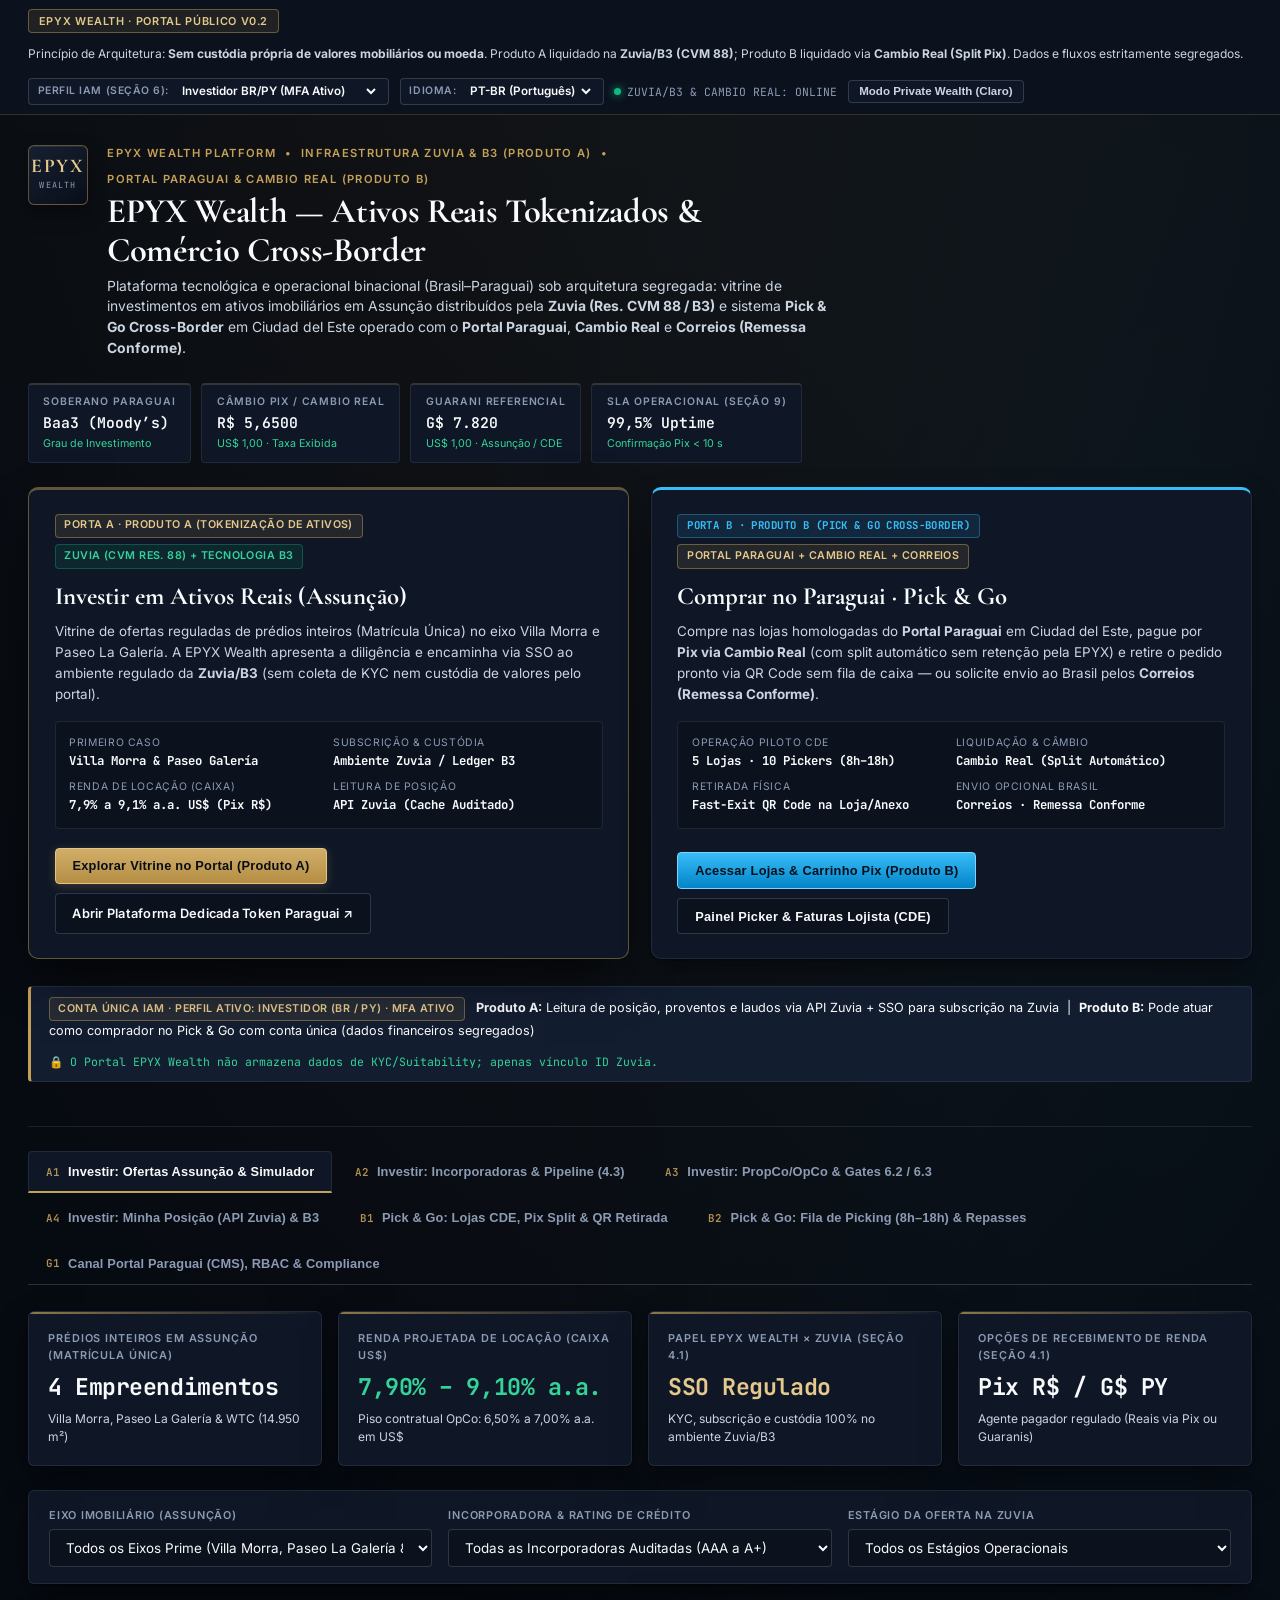
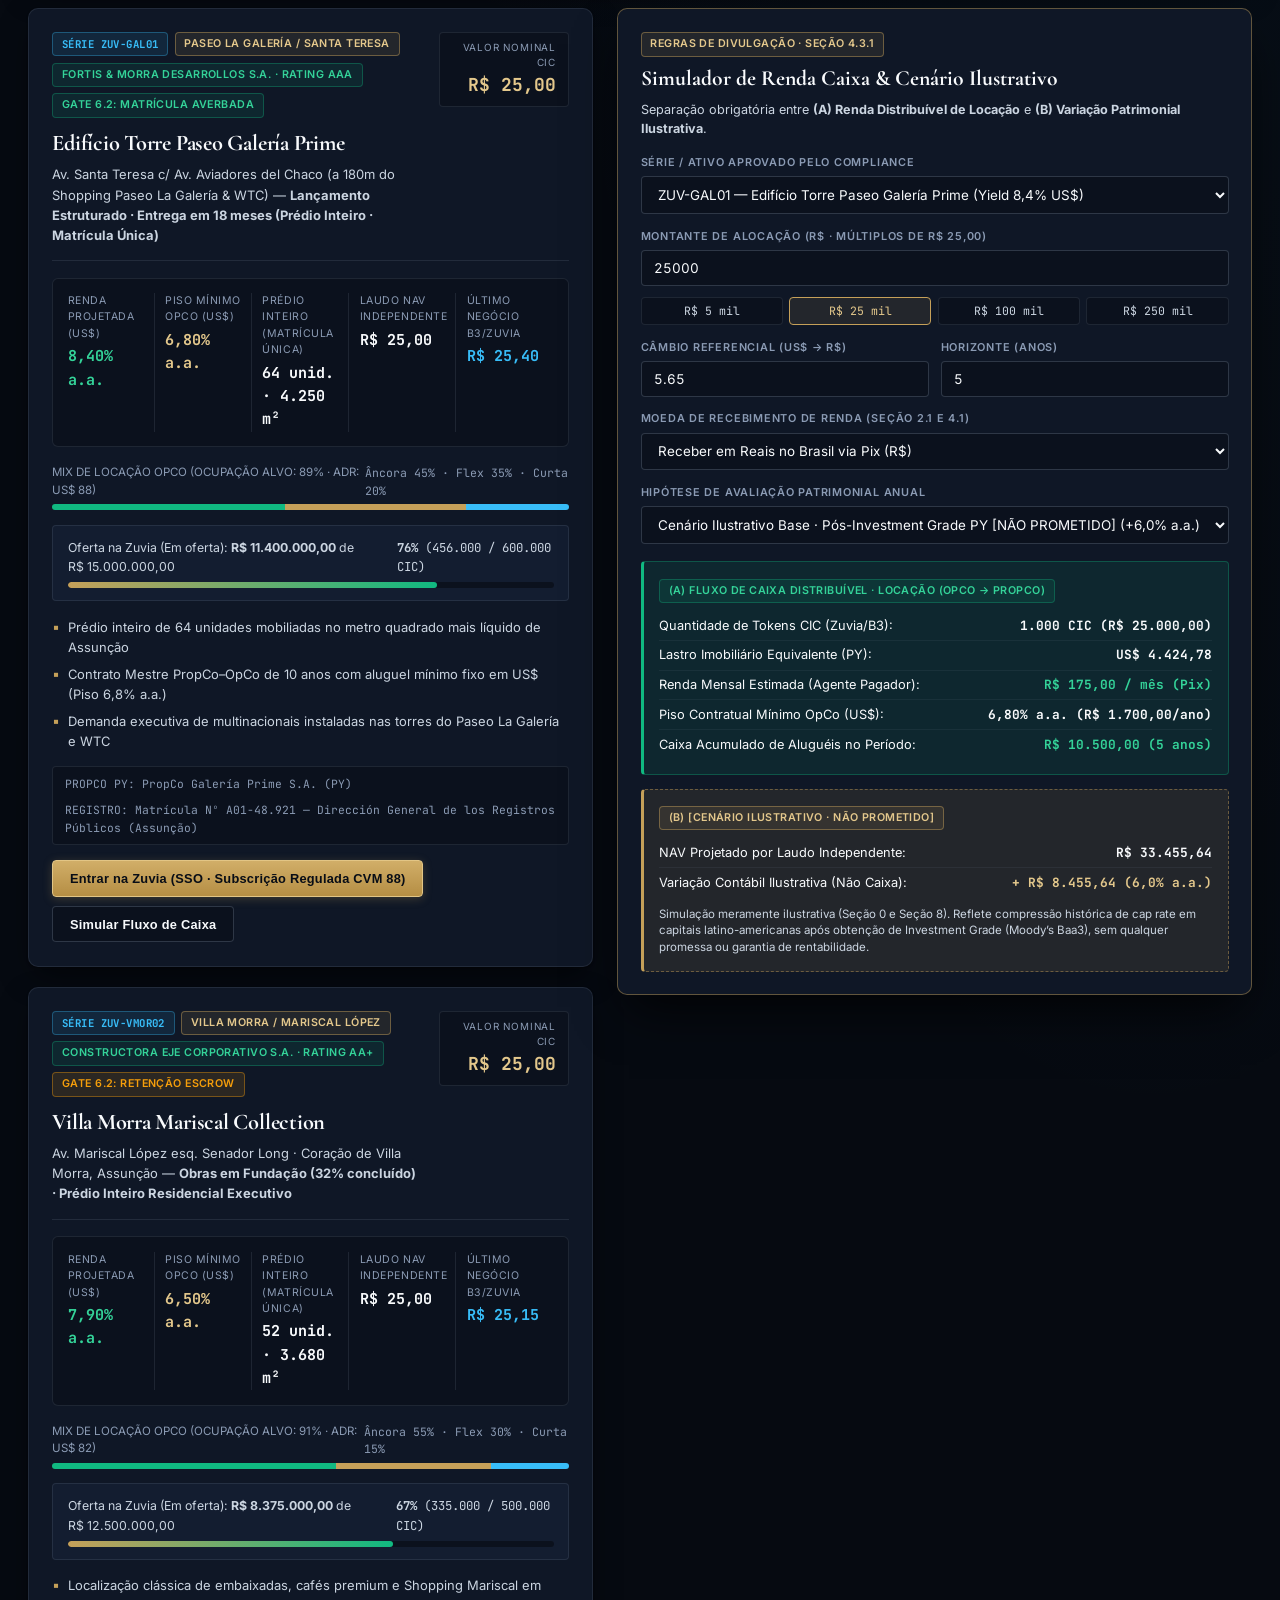
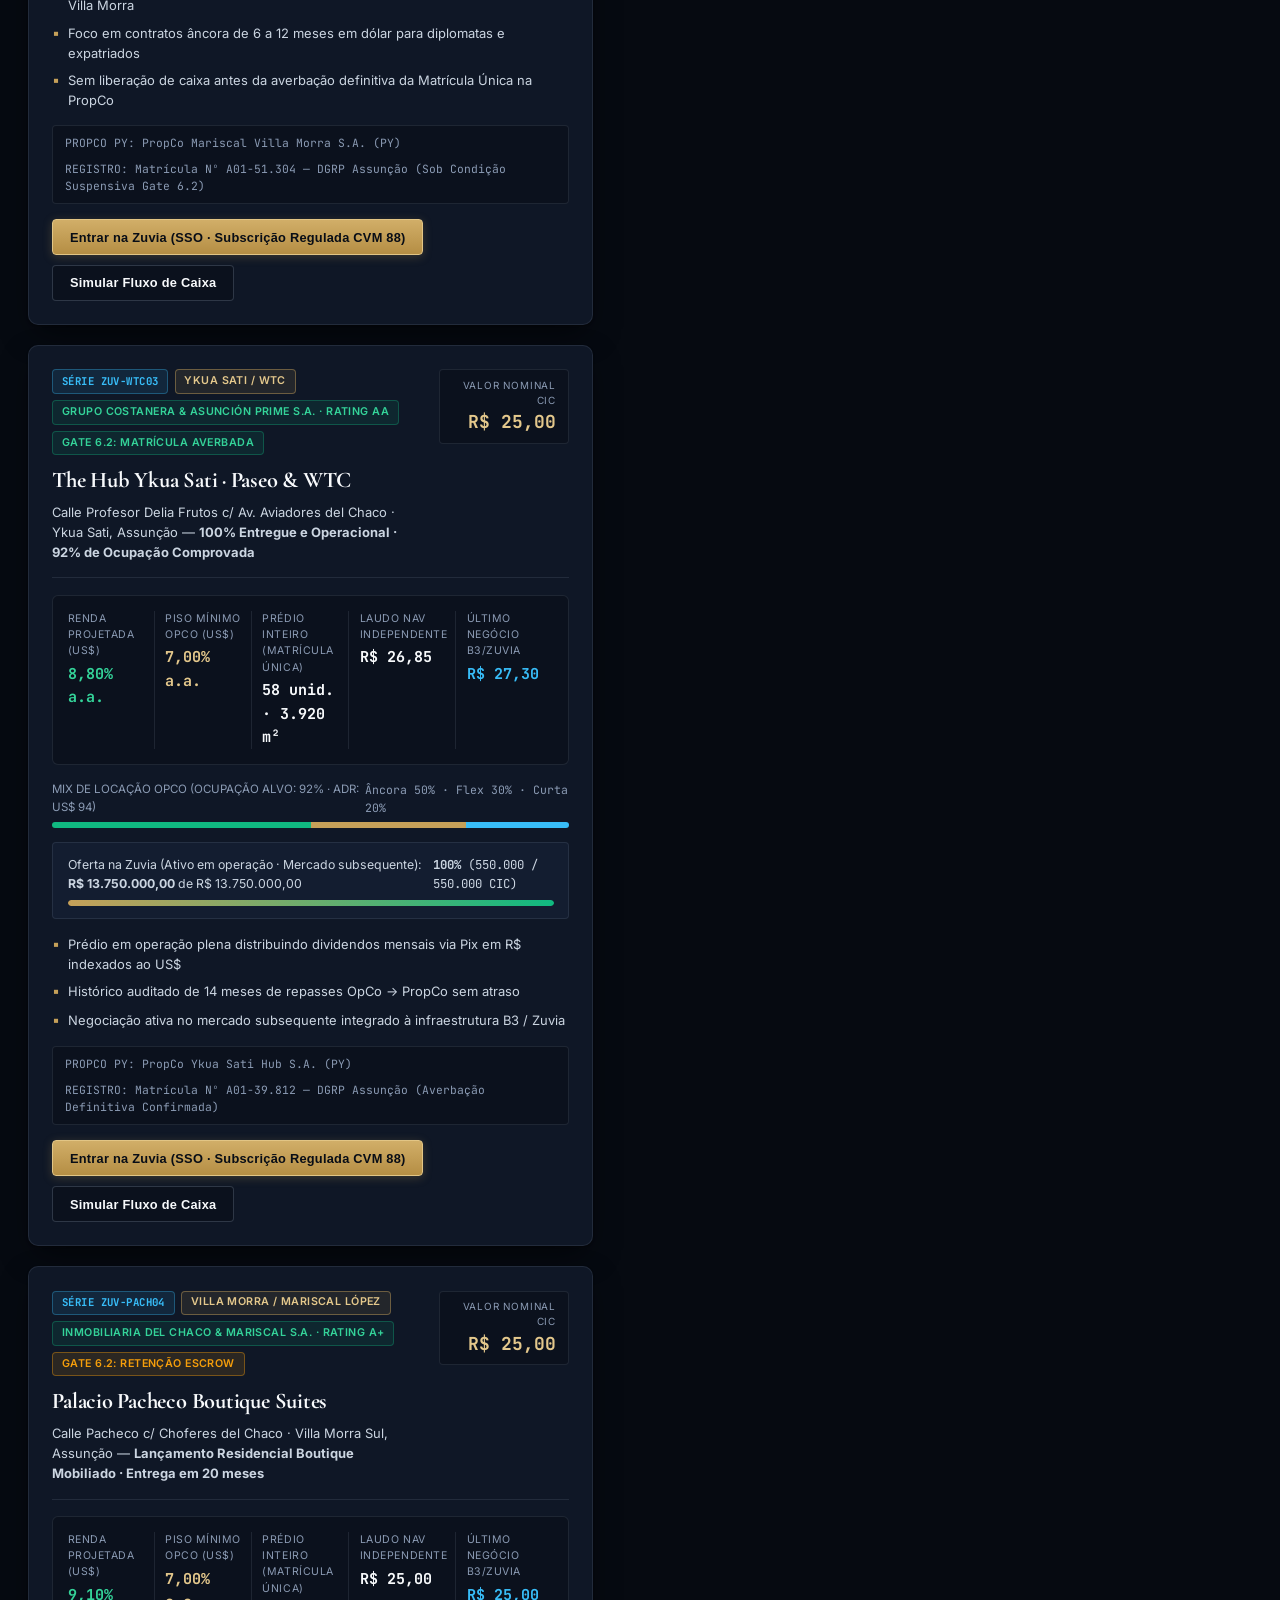
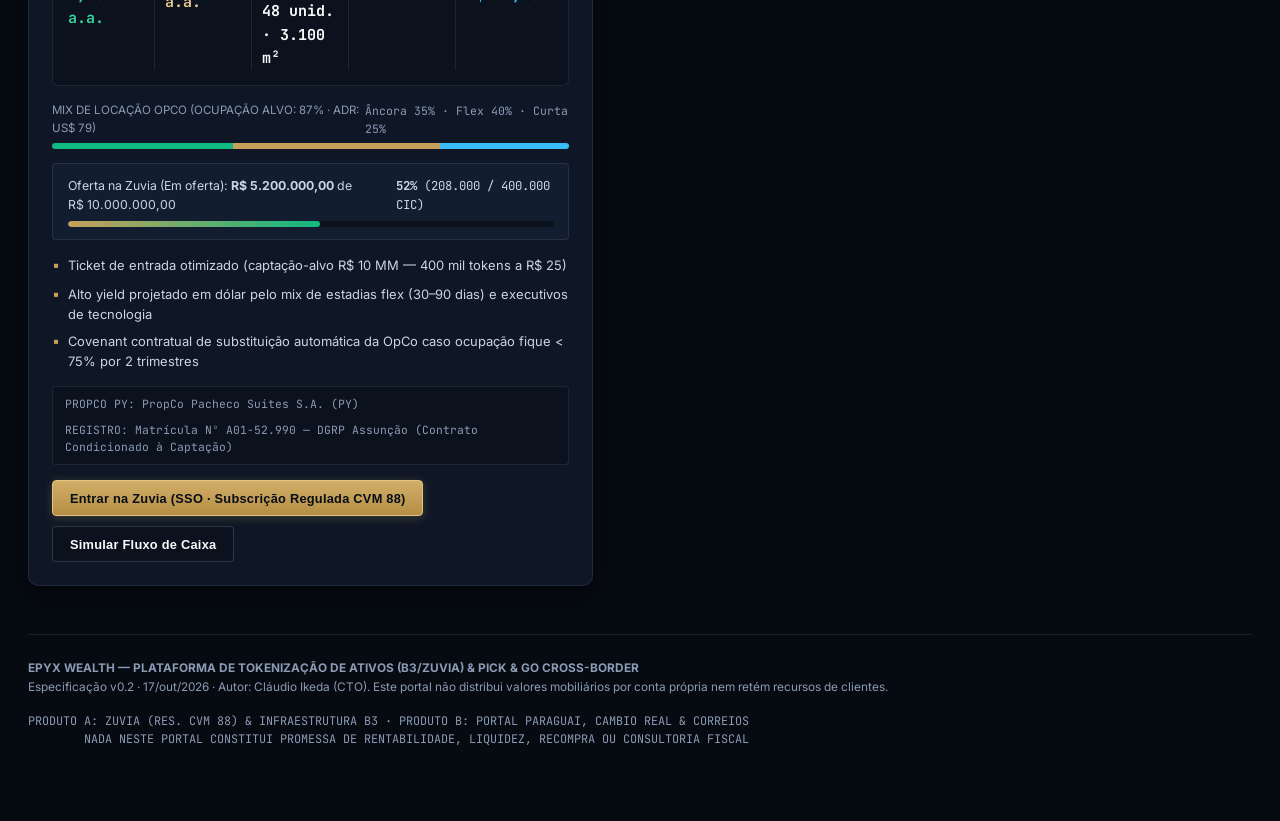
==== epyx-wealth/index.html @ 66b34c42 "feat: separar Marketplace Token Paraguai (raiz) e Portal Institucional EPYX Wealth (epyx-wealth/)" ====
<!DOCTYPE html>
<html lang="pt-BR" data-theme="dark">
<head>
  <meta charset="UTF-8" />
  <meta name="viewport" content="width=device-width, initial-scale=1.0" />
  <title>EPYX Wealth | Plataforma de Tokenização de Ativos (B3/Zuvia) &amp; Pick &amp; Go Cross-Border</title>
  <link rel="stylesheet" href="styles.css" />
</head>
<body>
  <!-- 1. Barra Superior de Governança, Conta Única IAM (Seção 3.2 e 6) e Idioma PT/ES -->
  <div class="institutional-topbar" role="region" aria-label="Governança EPYX Wealth, Conta Única IAM e Idioma">
    <div class="topbar-left">
      <span class="compliance-pill">EPYX WEALTH · PORTAL PÚBLICO v0.2</span>
      <span id="i18nTopRule">
        Princípio de Arquitetura: <strong>Sem custódia própria de valores mobiliários ou moeda</strong>. Produto A liquidado na <strong>Zuvia/B3 (CVM 88)</strong>; Produto B liquidado via <strong>Cambio Real (Split Pix)</strong>. Dados e fluxos estritamente segregados.
      </span>
    </div>

    <div class="topbar-right">
      <!-- Seletor Interativo de Papel RBAC (Seção 6) -->
      <div class="iam-control">
        <label for="iamRoleSelect">Perfil IAM (Seção 6):</label>
        <select id="iamRoleSelect" class="iam-select" aria-label="Selecionar perfil de acesso RBAC">
          <option value="INVESTIDOR">Investidor BR/PY (MFA Ativo)</option>
          <option value="TURISTA">Turista Comprador (Pick &amp; Go)</option>
          <option value="LOJISTA">Lojista (Portal Paraguai)</option>
          <option value="OPERADOR">Operador / Picker (CDE 8h–18h)</option>
          <option value="COMPLIANCE">Compliance / Admin EPYX</option>
          <option value="VISITANTE">Visitante Público</option>
        </select>
      </div>

      <!-- Seletor de Idioma PT/ES (Seção 2.2 e 9) -->
      <div class="iam-control">
        <label for="iamLangSelect">Idioma:</label>
        <select id="iamLangSelect" class="iam-select" aria-label="Selecionar idioma PT ou ES">
          <option value="PT">PT-BR (Português)</option>
          <option value="ES">ES-PY (Español)</option>
        </select>
      </div>

      <span class="status-indicator">
        <span class="led-dot" aria-hidden="true"></span>
        ZUVIA/B3 &amp; CAMBIO REAL: ONLINE
      </span>

      <button type="button" class="theme-toggle-btn" id="btnToggleTheme" aria-label="Alternar tema visual">
        <span id="themeToggleLabel">Modo Private Wealth (Claro)</span>
      </button>
    </div>
  </div>

  <div class="container">
    <!-- 2. Cabeçalho Institucional EPYX Wealth -->
    <header class="site-header">
      <div class="header-top">
        <div class="brand-group">
          <div class="brand-crest" aria-hidden="true">
            <span class="crest-code">EPYX</span>
            <span class="crest-sub">WEALTH</span>
          </div>
          <div class="brand-title">
            <div class="brand-eyebrow">
              <span>EPYX WEALTH PLATFORM</span>
              <span>•</span>
              <span>INFRAESTRUTURA ZUVIA &amp; B3 (PRODUTO A)</span>
              <span>•</span>
              <span>PORTAL PARAGUAI &amp; CAMBIO REAL (PRODUTO B)</span>
            </div>
            <h1 id="i18nHeroTitle">EPYX Wealth — Ativos Reais Tokenizados &amp; Comércio Cross-Border</h1>
            <p class="brand-subtitle" id="i18nHeroSubtitle">
              Plataforma tecnológica e operacional binacional (Brasil–Paraguai) sob arquitetura segregada: vitrine de investimentos em ativos imobiliários em Assunção distribuídos pela <strong>Zuvia (Res. CVM 88 / B3)</strong> e sistema <strong>Pick &amp; Go Cross-Border</strong> em Ciudad del Este operado com o <strong>Portal Paraguai</strong>, <strong>Cambio Real</strong> e <strong>Correios (Remessa Conforme)</strong>.
            </p>
          </div>
        </div>

        <div class="header-tickers" aria-label="Cotações Oficiais e Parâmetros Operacionais">
          <div class="ticker-pill">
            <span class="label">Soberano Paraguai</span>
            <span class="val">Baa3 (Moody’s)</span>
            <span class="sub-val">Grau de Investimento</span>
          </div>
          <div class="ticker-pill">
            <span class="label">Câmbio Pix / Cambio Real</span>
            <span class="val" id="headerCambioBrl">R$ 5,6500</span>
            <span class="sub-val">US$ 1,00 · Taxa Exibida</span>
          </div>
          <div class="ticker-pill">
            <span class="label">Guarani Referencial</span>
            <span class="val">G$ 7.820</span>
            <span class="sub-val">US$ 1,00 · Assunção / CDE</span>
          </div>
          <div class="ticker-pill">
            <span class="label">SLA Operacional (Seção 9)</span>
            <span class="val">99,5% Uptime</span>
            <span class="sub-val">Confirmação Pix &lt; 10 s</span>
          </div>
        </div>
      </div>

      <!-- 3. AS DUAS PORTAS DO PORTAL EPYX WEALTH (Seção 0 e 2.2) -->
      <div class="dual-doors-grid" style="margin-top: 1.5rem;" aria-label="As Duas Portas do Portal EPYX Wealth">
        <!-- PORTA A: INVESTIR -->
        <div class="door-card door-invest active-door" id="doorCardA">
          <div>
            <div class="badge-row">
              <span class="badge badge-gold">PORTA A · PRODUTO A (TOKENIZAÇÃO DE ATIVOS)</span>
              <span class="badge badge-rating">ZUVIA (CVM RES. 88) + TECNOLOGIA B3</span>
            </div>
            <h2 id="i18nDoorATitle">Investir em Ativos Reais (Assunção)</h2>
            <p id="i18nDoorADesc">
              Vitrine de ofertas reguladas de prédios inteiros (Matrícula Única) no eixo Villa Morra e Paseo La Galería. A EPYX Wealth apresenta a diligência e encaminha via SSO ao ambiente regulado da <strong>Zuvia/B3</strong> (sem coleta de KYC nem custódia de valores pelo portal).
            </p>
            <ul class="door-meta-list">
              <li>
                <span>Primeiro Caso</span>
                <strong>Villa Morra &amp; Paseo Galería</strong>
              </li>
              <li>
                <span>Subscrição &amp; Custódia</span>
                <strong>Ambiente Zuvia / Ledger B3</strong>
              </li>
              <li>
                <span>Renda de Locação (Caixa)</span>
                <strong>7,9% a 9,1% a.a. US$ (Pix R$)</strong>
              </li>
              <li>
                <span>Leitura de Posição</span>
                <strong>API Zuvia (Cache Auditado)</strong>
              </li>
            </ul>
          </div>
          <div style="display: flex; flex-wrap: wrap; gap: 0.6rem;">
            <button type="button" class="btn btn-primary" data-jump-tab="tab-marketplace">
              Explorar Vitrine no Portal (Produto A)
            </button>
            <a href="https://tokenparaguai.vercel.app" target="_blank" rel="noopener" class="btn btn-secondary" style="text-decoration: none;">
              Abrir Plataforma Dedicada Token Paraguai ↗
            </a>
          </div>
        </div>

        <!-- PORTA B: COMPRAR NO PARAGUAI (PICK & GO) -->
        <div class="door-card door-pickgo" id="doorCardB">
          <div>
            <div class="badge-row">
              <span class="badge badge-ticker">PORTA B · PRODUTO B (PICK &amp; GO CROSS-BORDER)</span>
              <span class="badge badge-gold">PORTAL PARAGUAI + CAMBIO REAL + CORREIOS</span>
            </div>
            <h2 id="i18nDoorBTitle">Comprar no Paraguai · Pick &amp; Go</h2>
            <p id="i18nDoorBDesc">
              Compre nas lojas homologadas do <strong>Portal Paraguai</strong> em Ciudad del Este, pague por <strong>Pix via Cambio Real</strong> (com split automático sem retenção pela EPYX) e retire o pedido pronto via QR Code sem fila de caixa — ou solicite envio ao Brasil pelos <strong>Correios (Remessa Conforme)</strong>.
            </p>
            <ul class="door-meta-list">
              <li>
                <span>Operação Piloto CDE</span>
                <strong>5 Lojas · 10 Pickers (8h–18h)</strong>
              </li>
              <li>
                <span>Liquidação &amp; Câmbio</span>
                <strong>Cambio Real (Split Automático)</strong>
              </li>
              <li>
                <span>Retirada Física</span>
                <strong>Fast-Exit QR Code na Loja/Anexo</strong>
              </li>
              <li>
                <span>Envio Opcional Brasil</span>
                <strong>Correios · Remessa Conforme</strong>
              </li>
            </ul>
          </div>
          <div style="display: flex; flex-wrap: wrap; gap: 0.6rem;">
            <button type="button" class="btn btn-cyan" data-jump-tab="tab-pickgo-loja">
              Acessar Lojas &amp; Carrinho Pix (Produto B)
            </button>
            <button type="button" class="btn btn-secondary" data-jump-tab="tab-pickgo-operacao">
              Painel Picker &amp; Faturas Lojista (CDE)
            </button>
          </div>
        </div>
      </div>

      <!-- Banner Dinâmico de Segregação de Acesso RBAC (Seção 6) -->
      <div class="rbac-banner" id="rbacActiveBanner" aria-live="polite"></div>
    </header>

    <!-- 4. Navegação Completa dos Módulos (Produto A + Produto B + Governança Compartilhada) -->
    <nav class="nav-tabs" aria-label="Navegação de Módulos EPYX Wealth">
      <button type="button" class="tab-btn active" data-tab="tab-marketplace">
        <span class="tab-num">A1</span> Investir: Ofertas Assunção &amp; Simulador
      </button>
      <button type="button" class="tab-btn" data-tab="tab-construtoras">
        <span class="tab-num">A2</span> Investir: Incorporadoras &amp; Pipeline (4.3)
      </button>
      <button type="button" class="tab-btn" data-tab="tab-propco-opco">
        <span class="tab-num">A3</span> Investir: PropCo/OpCo &amp; Gates 6.2 / 6.3
      </button>
      <button type="button" class="tab-btn" data-tab="tab-carteira-b3">
        <span class="tab-num">A4</span> Investir: Minha Posição (API Zuvia) &amp; B3
      </button>
      <button type="button" class="tab-btn" data-tab="tab-pickgo-loja">
        <span class="tab-num">B1</span> Pick &amp; Go: Lojas CDE, Pix Split &amp; QR Retirada
      </button>
      <button type="button" class="tab-btn" data-tab="tab-pickgo-operacao">
        <span class="tab-num">B2</span> Pick &amp; Go: Fila de Picking (8h–18h) &amp; Repasses
      </button>
      <button type="button" class="tab-btn" data-tab="tab-governanca">
        <span class="tab-num">G1</span> Canal Portal Paraguai (CMS), RBAC &amp; Compliance
      </button>
    </nav>

    <!-- =========================================================================
         MÓDULO A1: PRODUTO A — VITRINE DE OFERTAS ASSUNÇÃO & SIMULADOR
         ========================================================================= -->
    <section id="tab-marketplace" class="tab-panel active" aria-label="Produto A: Vitrine de Ofertas de Tokens Imobiliários">
      <div class="kpi-grid">
        <div class="kpi-card">
          <div class="kpi-label">Prédios Inteiros em Assunção (Matrícula Única)</div>
          <div class="kpi-value">4 Empreendimentos</div>
          <div class="kpi-sub">Villa Morra, Paseo La Galería &amp; WTC (14.950 m²)</div>
        </div>
        <div class="kpi-card">
          <div class="kpi-label">Renda Projetada de Locação (Caixa US$)</div>
          <div class="kpi-value" style="color: var(--emerald-light);">7,90% – 9,10% a.a.</div>
          <div class="kpi-sub">Piso contratual OpCo: 6,50% a 7,00% a.a. em US$</div>
        </div>
        <div class="kpi-card">
          <div class="kpi-label">Papel EPYX Wealth × Zuvia (Seção 4.1)</div>
          <div class="kpi-value" style="color: var(--gold-light);">SSO Regulado</div>
          <div class="kpi-sub">KYC, subscrição e custódia 100% no ambiente Zuvia/B3</div>
        </div>
        <div class="kpi-card">
          <div class="kpi-label">Opções de Recebimento de Renda (Seção 4.1)</div>
          <div class="kpi-value">Pix R$ / G$ PY</div>
          <div class="kpi-sub">Agente pagador regulado (Reais via Pix ou Guaranis)</div>
        </div>
      </div>

      <!-- Filtros Institucionais Produto A -->
      <div class="filter-bar">
        <div class="filter-group">
          <label for="filterZona">Eixo Imobiliário (Assunção)</label>
          <select id="filterZona">
            <option value="TODAS">Todos os Eixos Prime (Villa Morra, Paseo La Galería &amp; WTC)</option>
            <option value="Paseo La Galería / Santa Teresa">Eixo Shopping Paseo La Galería / Av. Santa Teresa</option>
            <option value="Villa Morra / Mariscal López">Villa Morra / Av. Mariscal López</option>
            <option value="Ykua Sati / WTC">Ykua Sati / WTC Asunción</option>
          </select>
        </div>

        <div class="filter-group">
          <label for="filterConstrutora">Incorporadora &amp; Rating de Crédito</label>
          <select id="filterConstrutora">
            <option value="TODAS">Todas as Incorporadoras Auditadas (AAA a A+)</option>
            <option value="CONST-FORTIS">Fortis &amp; Morra Desarrollos S.A. (Rating AAA · PwC)</option>
            <option value="CONST-EJE">Constructora Eje Corporativo S.A. (Rating AA+ · Deloitte)</option>
            <option value="CONST-COSTANERA">Grupo Costanera &amp; Asunción Prime (Rating AA · EY)</option>
            <option value="CONST-CHACO">Inmobiliaria del Chaco &amp; Mariscal S.A. (Rating A+ · Grant Thornton)</option>
          </select>
        </div>

        <div class="filter-group">
          <label for="filterStatus">Estágio da Oferta na Zuvia</label>
          <select id="filterStatus">
            <option value="TODOS">Todos os Estágios Operacionais</option>
            <option value="Em oferta">Oferta Pública Primária Zuvia (R$ 25,00 / CIC)</option>
            <option value="Ativo em operação · Mercado subsequente">Ativo Operacional · Mercado Subsequente B3</option>
          </select>
        </div>
      </div>

      <div class="marketplace-layout">
        <div id="assetCardsContainer" class="cards-grid"></div>

        <!-- Simulador Determinístico (Seções 0, 2, 4.2 e 8) -->
        <aside class="simulator-panel" aria-label="Simulador de Renda e Cenário Ilustrativo">
          <span class="badge badge-gold">REGRAS DE DIVULGAÇÃO · SEÇÃO 4.3.1</span>
          <h3>Simulador de Renda Caixa &amp; Cenário Ilustrativo</h3>
          <p style="font-size: 0.79rem; color: var(--text-secondary);">
            Separação obrigatória entre <strong>(A) Renda Distribuível de Locação</strong> e <strong>(B) Variação Patrimonial Ilustrativa</strong>.
          </p>

          <div class="sim-form">
            <div class="filter-group">
              <label for="simAtivoSelect">Série / Ativo Aprovado pelo Compliance</label>
              <select id="simAtivoSelect"></select>
            </div>

            <div class="filter-group">
              <label for="simValorBrl">Montante de Alocação (R$ · Múltiplos de R$ 25,00)</label>
              <input type="number" id="simValorBrl" value="25000" min="25" step="250" class="mono" />
              <div class="tranche-buttons" aria-label="Seleção rápida de aporte">
                <button type="button" class="tranche-btn" data-val="5000">R$ 5 mil</button>
                <button type="button" class="tranche-btn active" data-val="25000">R$ 25 mil</button>
                <button type="button" class="tranche-btn" data-val="100000">R$ 100 mil</button>
                <button type="button" class="tranche-btn" data-val="250000">R$ 250 mil</button>
              </div>
            </div>

            <div style="display: grid; grid-template-columns: 1fr 1fr; gap: 0.75rem;">
              <div class="filter-group">
                <label for="simCambioBrl">Câmbio Referencial (US$ → R$)</label>
                <input type="number" id="simCambioBrl" value="5.65" min="3.50" max="10.00" step="0.05" class="mono" />
              </div>
              <div class="filter-group">
                <label for="simAnos">Horizonte (Anos)</label>
                <input type="number" id="simAnos" value="5" min="1" max="15" step="1" class="mono" />
              </div>
            </div>

            <div class="filter-group">
              <label for="simMoedaRecebimento">Moeda de Recebimento de Renda (Seção 2.1 e 4.1)</label>
              <select id="simMoedaRecebimento">
                <option value="BRL">Receber em Reais no Brasil via Pix (R$)</option>
                <option value="PYG">Receber em Guaranis no Paraguai (G$ · Residente PY)</option>
              </select>
            </div>

            <div class="filter-group">
              <label for="simCenarioSelect">Hipótese de Avaliação Patrimonial Anual</label>
              <select id="simCenarioSelect"></select>
            </div>
          </div>

          <!-- BLOCO A: RENDA DISTRIBUÍVEL DE CAIXA -->
          <div class="sim-box-cash">
            <div class="badge badge-rating" style="margin-bottom: 0.5rem;">
              (A) FLUXO DE CAIXA DISTRIBUÍVEL · LOCAÇÃO (OpCo → PropCo)
            </div>
            <div class="sim-row">
              <span>Quantidade de Tokens CIC (Zuvia/B3):</span>
              <strong id="simOutTokens">1.000 CIC</strong>
            </div>
            <div class="sim-row">
              <span>Lastro Imobiliário Equivalente (PY):</span>
              <strong id="simOutCapitalUsd">US$ 4.424,78</strong>
            </div>
            <div class="sim-row">
              <span>Renda Mensal Estimada (Agente Pagador):</span>
              <strong id="simOutRendaMensal" style="color: var(--emerald-light);">R$ 175,00 / mês</strong>
            </div>
            <div class="sim-row">
              <span>Piso Contratual Mínimo OpCo (US$):</span>
              <strong id="simOutPisoAnual">6,8% a.a. (R$ 1.700,00/ano)</strong>
            </div>
            <div class="sim-row">
              <span>Caixa Acumulado de Aluguéis no Período:</span>
              <strong id="simOutRendaTotalHorizonte" style="color: var(--emerald-light);">R$ 10.500,00</strong>
            </div>
          </div>

          <!-- BLOCO B: VARIAÇÃO CONTÁBIL DE VALOR JUSTO -->
          <div class="sim-box-valuation">
            <div class="badge badge-gold" style="margin-bottom: 0.5rem;">
              (B) [CENÁRIO ILUSTRATIVO · NÃO PROMETIDO]
            </div>
            <div class="sim-row">
              <span>NAV Projetado por Laudo Independente:</span>
              <strong id="simOutPatrimonioFinal">R$ 33.455,64</strong>
            </div>
            <div class="sim-row">
              <span>Variação Contábil Ilustrativa (Não Caixa):</span>
              <strong id="simOutGanhoCapital" style="color: var(--gold-light);">+ R$ 8.455,64</strong>
            </div>
            <p id="simOutAvisoCenario" style="font-size: 0.72rem; color: var(--text-secondary); margin-top: 0.55rem; line-height: 1.45;"></p>
          </div>
        </aside>
      </div>
    </section>

    <!-- =========================================================================
         MÓDULO A2: INCORPORADORAS & PIPELINE DE ADMISSÃO DE ATIVOS (SEÇÃO 4.3)
         ========================================================================= -->
    <section id="tab-construtoras" class="tab-panel" aria-label="Incorporadoras Homologadas e Pipeline de Ativos">
      <div class="section-card">
        <h2>Pipeline de Admissão de Novos Ativos no Portal EPYX Wealth (Seção 4.3)</h2>
        <p class="section-desc">
          Cada empreendimento cumpre 7 etapas auditáveis no backoffice antes de receber o status <strong>"Aprovado para Divulgação"</strong> pelo Compliance da EPYX Wealth e pela Zuvia.
        </p>
        <div class="table-wrap" style="margin-bottom: 1.5rem;">
          <table>
            <thead>
              <tr>
                <th>Etapa do Pipeline</th>
                <th>Escopo de Diligência e Governança</th>
                <th>Estado Atual (1º Caso Assunção)</th>
              </tr>
            </thead>
            <tbody id="pipelineAtivosTableBody"></tbody>
          </table>
        </div>

        <h2>Comitê de Crédito &amp; Due Diligence Técnica — Incorporadoras Homologadas em Assunção</h2>
        <p class="section-desc">
          Análise institucional de solvência, alavancagem (Dívida Líquida/PL), histórico de entregas no eixo Villa Morra / Santa Teresa e estrutura de Fideicomiso Bancário (Escrow).
        </p>
        <div id="buildersContainer" class="builders-grid"></div>
      </div>
    </section>

    <!-- =========================================================================
         MÓDULO A3: ESTRUTURA PROPCO/OPCO, GATE 6.2 & DISTRIBUIÇÃO 6.3
         ========================================================================= -->
    <section id="tab-propco-opco" class="tab-panel" aria-label="Governança Fiduciária PropCo OpCo e Gates Operacionais">
      <div class="gate-grid">
        <div class="section-card">
          <span class="badge badge-gold">ESPECIFICAÇÃO TOKEN ASSUNÇÃO · SEÇÃO 6.2</span>
          <h2 style="margin-top: 0.4rem;">Gate 6.2 — Trava de Desembolso BR → PropCo PY</h2>
          <p class="section-desc">
            Nenhum recurso captado na oferta Zuvia é liberado para aquisição no Paraguai antes da averbação da Certidão de Matrícula Única na DGRP Assunção em nome da PropCo PY.
          </p>

          <div class="filter-group" style="margin-bottom: 1rem;">
            <label for="gate62AtivoSelect">Selecionar Série para Auditoria do Gate 6.2</label>
            <select id="gate62AtivoSelect"></select>
          </div>

          <div id="gate62StatusBox" class="gate-card"></div>

          <div style="margin-top: 1.1rem; display: flex; flex-wrap: wrap; gap: 0.65rem;">
            <button type="button" class="btn btn-secondary" id="btnAnexarCertidaoGate62">
              Registrar Averbação de Escritura DGRP (Assunção)
            </button>
            <button type="button" class="btn btn-primary" id="btnTestarDesembolsoGate62">
              Submeter Ordem de Remessa Cambial BR → PropCo PY
            </button>
          </div>
          <div id="gate62Feedback"></div>
        </div>

        <div class="section-card">
          <span class="badge badge-rating">ESPECIFICAÇÃO TOKEN ASSUNÇÃO · SEÇÃO 6.3</span>
          <h2 style="margin-top: 0.4rem;">Fluxo 6.3 — Fechamento OpCo &amp; Liquidação de Proventos</h2>
          <p class="section-desc">
            Conciliação do aluguel mínimo fixo + variável pago pela OpCo PY à PropCo PY e dupla assinatura eletrônica (Diretoria Financeira + Compliance) antes da instrução ao agente pagador.
          </p>

          <div id="opcoResumoBox" class="gate-card" style="margin-bottom: 1rem;"></div>

          <div style="display: flex; flex-direction: column; gap: 0.65rem; margin-bottom: 1.1rem; padding: 0.85rem; background: var(--bg-surface); border: 1px solid var(--border-hairline); border-radius: var(--radius-xs);">
            <label style="display: flex; align-items: center; gap: 0.6rem; font-size: 0.82rem; cursor: pointer;">
              <input type="checkbox" id="chkAprovFinanceiro" />
              <span><strong>1ª Assinatura — Diretoria Financeira:</strong> Fechamento de câmbio US$ → R$ (PTAX R$ 5,6500) e extrato bancário da PropCo PY conciliados.</span>
            </label>
            <label style="display: flex; align-items: center; gap: 0.6rem; font-size: 0.82rem; cursor: pointer;">
              <input type="checkbox" id="chkAprovCompliance" />
              <span><strong>2ª Assinatura — Compliance &amp; Risco:</strong> Snapshot de titularidade validado contra o Ledger B3 e obrigações fiscais verificadas.</span>
            </label>
          </div>

          <button type="button" class="btn btn-primary" id="btnExecutarDistribuicaoPix">
            Autorizar &amp; Disparar Proventos via Agente Pagador (Zuvia / B3)
          </button>
          <div id="gate63Feedback"></div>
        </div>
      </div>

      <div class="section-card">
        <h2>Demonstrativo Operacional da OpCo por Canal de Locação (Competência Outubro/2026 · ZUV-WTC03)</h2>
        <div class="table-wrap">
          <table>
            <thead>
              <tr>
                <th>Canal de Locação Mobiliada</th>
                <th>Unidades Alocadas</th>
                <th>Taxa de Ocupação</th>
                <th>Receita Bruta (US$)</th>
                <th>OpEx Operacional (US$)</th>
                <th>Perfil de Locatários (Eixo Villa Morra / WTC)</th>
              </tr>
            </thead>
            <tbody id="opcoChannelsTableBody"></tbody>
          </table>
        </div>
      </div>
    </section>

    <!-- =========================================================================
         MÓDULO A4: MINHA POSIÇÃO (LEITURA API ZUVIA), LAUDOS & SECUNDÁRIO B3
         ========================================================================= -->
    <section id="tab-carteira-b3" class="tab-panel" aria-label="Minha Posição via API de Leitura Zuvia e Mercado B3">
      <div class="section-card">
        <div style="display: flex; flex-wrap: wrap; justify-content: space-between; align-items: flex-start; gap: 1rem; margin-bottom: 1.1rem;">
          <div>
            <span class="badge badge-ticker">INTEGRAÇÃO SEÇÃO 4.4 · GET /investidores/{id}/posicao</span>
            <h2 style="margin-top: 0.35rem;">Minha Posição (Leitura via API Zuvia · Cache Sem Dados de KYC no Portal)</h2>
            <p class="section-desc" style="margin-bottom: 0;">
              Conforme Seções 4.1 e 7: o Portal EPYX Wealth <strong>não armazena dados de KYC/suitability</strong>; guarda apenas o vínculo (`VinculoInvestidor`) e exibe a posição lida da Zuvia/B3, separando <strong>Laudo NAV</strong> de <strong>Último Negócio B3</strong>.
            </p>
          </div>
          <span class="badge badge-warning">AVISO REGULATÓRIO: LIQUIDEZ SECUNDÁRIA NUNCA É GARANTIDA</span>
        </div>

        <div class="table-wrap">
          <table>
            <thead>
              <tr>
                <th>Código CIC</th>
                <th>Ativo Lastreado (Assunção)</th>
                <th>Posição Lida (API Zuvia)</th>
                <th>Preço Médio</th>
                <th>Valor Patrimonial (Laudo NAV)</th>
                <th>Último Negócio (Ambiente B3/Zuvia)</th>
                <th>Renda Mensal Estimada</th>
                <th>Vínculo Ledger B3</th>
              </tr>
            </thead>
            <tbody id="portfolioTableBody"></tbody>
          </table>
        </div>
      </div>

      <div class="gate-grid">
        <div class="section-card">
          <span class="badge badge-ticker">GET /ativos/{id}/livro · ZUVIA / B3</span>
          <h2 style="margin-top: 0.35rem;">Livro de Ofertas — Ambiente Subsequente Integrado B3 / Zuvia</h2>
          <p class="section-desc">
            O portal exibe o livro de ofertas para consulta e encaminha o investidor apto ao ambiente regulado da Zuvia/B3.
          </p>
          <div class="table-wrap">
            <table>
              <thead>
                <tr>
                  <th>Natureza</th>
                  <th>Série CIC</th>
                  <th>Quantidade</th>
                  <th>Cotação (R$)</th>
                  <th>Ambiente de Liquidação</th>
                </tr>
              </thead>
              <tbody id="orderBookTableBody"></tbody>
            </table>
          </div>
        </div>

        <div class="section-card">
          <h2>Laudos Anuais de Avaliação Independente &amp; Hash SHA-256</h2>
          <p class="section-desc">
            Avaliações anuais elaboradas por empresas independentes e publicadas pela Zuvia/emissor.
          </p>
          <div id="laudosContainer" style="display: flex; flex-direction: column; gap: 0.75rem;"></div>
        </div>
      </div>
    </section>

    <!-- =========================================================================
         MÓDULO B1: PRODUTO B — PICK & GO CROSS-BORDER (LOJAS CDE, PIX SPLIT & QR)
         ========================================================================= -->
    <section id="tab-pickgo-loja" class="tab-panel" aria-label="Produto B: Pick and Go Cross-Border Ciudad del Este">
      <div class="kpi-grid">
        <div class="kpi-card">
          <div class="kpi-label">Escopo do Piloto Ciudad del Este (Seção 5.4)</div>
          <div class="kpi-value">5 Lojas Âncora</div>
          <div class="kpi-sub">10 Operadores (Pickers) · Turno Único 08h00 às 18h00</div>
        </div>
        <div class="kpi-card">
          <div class="kpi-label">Liquidação &amp; Split Automático (Seção 5.6)</div>
          <div class="kpi-value" style="color: var(--navy-b3);">Cambio Real</div>
          <div class="kpi-sub">Pix R$ → Split Loja + Portal Paraguai + EPYX (Sem Custódia)</div>
        </div>
        <div class="kpi-card">
          <div class="kpi-label">Retirada Sem Fila de Caixa (Seção 5.2)</div>
          <div class="kpi-value" style="color: var(--emerald-light);">Fast-Exit QR</div>
          <div class="kpi-sub">Ponto exclusivo na própria loja ou anexo · Conferência dupla</div>
        </div>
        <div class="kpi-card">
          <div class="kpi-label">Envio Opcional ao Brasil (Seção 5.7)</div>
          <div class="kpi-value" style="color: var(--gold-light);">Correios Packet</div>
          <div class="kpi-sub">Remessa Conforme · Frete + Tributos explícitos antes do Pix</div>
        </div>
      </div>

      <!-- Filtro de Lojas do Piloto CDE -->
      <div class="filter-bar">
        <div class="filter-group">
          <label for="filterLojaPickGo">Lojas Homologadas do Piloto (Portal Paraguai · Ciudad del Este)</label>
          <select id="filterLojaPickGo">
            <option value="TODAS">Todas as 5 Lojas do Piloto (Carrinho Multi-Loja)</option>
            <option value="LOJA-NISSIN">Nissei Casa Matriz CDE (Lounge Fast-Exit Av. Adrián Jara)</option>
            <option value="LOJA-CELLSHOP">Cellshop Importados Paraguay (Balcão Anexo Térreo)</option>
            <option value="LOJA-MONALISA">Monalisa Paraguay Luxury Store (Concierge Piso Boulevard)</option>
            <option value="LOJA-MEGA">Mega Eletrônicos (Locker &amp; Balcão Piso 1)</option>
            <option value="LOJA-MADRID">Madrid Center Importados (Ponto Express Galeria San Blas)</option>
          </select>
        </div>

        <div class="filter-group">
          <label for="filterEntregaPickGo">Modalidade de Recebimento (Seções 5.2 e 5.7)</label>
          <select id="filterEntregaPickGo">
            <option value="RETIRADA_LOJA">1. Retirada Expressa na Loja / Anexo em CDE (Sem Fila de Caixa)</option>
            <option value="CORREIOS_REMESSA">2. Envio ao Brasil via Correios (Remessa Conforme · Com Tributos)</option>
          </select>
        </div>
      </div>

      <div class="marketplace-layout">
        <!-- Catálogo de Produtos das 5 Lojas -->
        <div>
          <div id="pickGoCatalogContainer" class="products-grid"></div>
        </div>

        <!-- Carrinho Multi-Loja + Motor de Split Cambio Real + Voucher QR Code -->
        <aside class="simulator-panel" style="border-color: var(--navy-b3-border);" aria-label="Carrinho Pick and Go e Split Cambio Real">
          <span class="badge badge-ticker">PRODUTO B · CHECKOUT PIX &amp; SPLIT CAMBIO REAL</span>
          <h3>Carrinho Multi-Loja &amp; Liquidação Pix</h3>
          <p style="font-size: 0.78rem; color: var(--text-secondary);">
            A EPYX Wealth e o Portal Paraguai <strong>não retêm dinheiro</strong>: o pagamento Pix vai direto ao <strong>Cambio Real</strong>, que executa o split imediato por pedido.
          </p>

          <div id="cartItemsContainer" style="margin-top: 0.9rem; display: flex; flex-direction: column; gap: 0.45rem;"></div>

          <div class="sim-form" style="margin-top: 0.85rem;">
            <div class="filter-group">
              <label for="pickGoBuyerName">Nome &amp; Documento do Comprador (Turista BR)</label>
              <input type="text" id="pickGoBuyerName" value="Henrique M. · CPF ***.742.190-**" />
            </div>
            <div class="filter-group">
              <label for="pickGoVisitDate">Data/Janela Prevista de Retirada (Turno 08h–18h)</label>
              <input type="text" id="pickGoVisitDate" value="Hoje · 14h30 (Ponto Fast-Exit CDE)" />
            </div>
          </div>

          <!-- Resumo de Custo Total (Produto + Frete + Tributos se Correios) -->
          <div class="sim-box-cash" style="margin-top: 0.95rem;">
            <div class="badge badge-rating" style="margin-bottom: 0.45rem;">
              DEMONSTRATIVO TRANSPARENTE ANTES DO PIX (SEÇÃO 5.7)
            </div>
            <div class="sim-row">
              <span>Subtotal Produtos (US$):</span>
              <strong id="pgSubtotalUsd">US$ 0,00</strong>
            </div>
            <div class="sim-row">
              <span>Frete Internacional Correios Packet:</span>
              <strong id="pgFreteUsd">US$ 0,00 (Retirada em Loja)</strong>
            </div>
            <div class="sim-row">
              <span>Tributos Remessa Conforme (II + ICMS):</span>
              <strong id="pgTributosUsd">US$ 0,00 (Bagagem Acompanhada)</strong>
            </div>
            <div class="sim-row">
              <span>Total a Pagar no Pix (Câmbio R$ 5,65):</span>
              <strong id="pgTotalPixBrl" style="color: var(--emerald-light); font-size: 1rem;">R$ 0,00</strong>
            </div>
          </div>

          <!-- Split Automático Cambio Real (Seção 5.6) -->
          <div class="sim-box-split">
            <div class="badge badge-ticker" style="margin-bottom: 0.45rem;">
              SPLIT AUTOMÁTICO CAMBIO REAL (SEM CUSTÓDIA EPYX)
            </div>
            <div class="sim-row">
              <span>1. Repasse Líquido Lojista(s) (94,3%):</span>
              <strong id="pgSplitLojaBrl">R$ 0,00</strong>
            </div>
            <div class="sim-row">
              <span>2. Comissão Portal Paraguai + Picking (4,5%):</span>
              <strong id="pgSplitPortalBrl">R$ 0,00</strong>
            </div>
            <div class="sim-row">
              <span>3. Fee Tecnológico EPYX Wealth (1,2%):</span>
              <strong id="pgSplitEpyxBrl">R$ 0,00</strong>
            </div>
          </div>

          <div style="margin-top: 1rem; display: flex; gap: 0.6rem;">
            <button type="button" class="btn btn-cyan" id="btnPagarPixPickGo" style="flex: 1;">
              Gerar Pix Dinâmico (Cambio Real) &amp; QR de Retirada
            </button>
          </div>

          <div id="pickGoVoucherOutput"></div>
        </aside>
      </div>
    </section>

    <!-- =========================================================================
         MÓDULO B2: OPERAÇÃO DO PILOTO PICK & GO (10 PICKERS · 8H-18H) & FATURAS
         ========================================================================= -->
    <section id="tab-pickgo-operacao" class="tab-panel" aria-label="Operação do Piloto Pick and Go e Faturas de Lojistas">
      <div class="kpi-grid" id="pilotKpisGrid"></div>

      <div class="section-card">
        <div style="display: flex; flex-wrap: wrap; justify-content: space-between; align-items: center; gap: 1rem; margin-bottom: 1rem;">
          <div>
            <span class="badge badge-ticker">PAINEL DO OPERADOR / PICKER · TURNO ÚNICO 08H ÀS 18H (TOLERÂNCIA OFFLINE)</span>
            <h2 style="margin-top: 0.35rem;">Fila de Separação (Picking), Conferência &amp; Máquina de Estados (Seção 5.5)</h2>
            <p class="section-desc" style="margin-bottom: 0;">
              Fluxo operacional: <code>Criado → Pago → Em separação → Separado → Pronto para retirada → Retirado</code> (ou <code>Exceção → Resolvido</code>). Após a saída do cliente, defeito e reclamação são de responsabilidade exclusiva da loja (Seção 5.4).
            </p>
          </div>
        </div>

        <div class="table-wrap">
          <table>
            <thead>
              <tr>
                <th>Pedido</th>
                <th>Turista Comprador</th>
                <th>Loja(s) do Piloto</th>
                <th>Itens</th>
                <th>Valor Pix (Cambio Real)</th>
                <th>Picker Responsável</th>
                <th>Estado Atual (Seção 5.5)</th>
                <th>Ação do Operador</th>
              </tr>
            </thead>
            <tbody id="pickerOrdersTableBody"></tbody>
          </table>
        </div>
      </div>

      <div class="section-card">
        <h2>Faturas Periódicas de Repasse aos Lojistas &amp; Ajustes de Divergência (Seções 5.3, 5.4 e 7)</h2>
        <p class="section-desc">
          A taxa de serviço da operação Pick &amp; Go está embutida na comissão do Portal Paraguai. Eventual item faltante ou a mais apurado no picking é acertado diretamente na fatura da loja (`FaturaLoja`).
        </p>
        <div class="table-wrap">
          <table>
            <thead>
              <tr>
                <th>ID Fatura</th>
                <th>Loja Homologada (CDE)</th>
                <th>Vendas Brutas (US$)</th>
                <th>Comissão Portal + Serviço</th>
                <th>Ajuste de Divergência (Seção 5.4)</th>
                <th>Líquido Repassado (Cambio Real)</th>
                <th>Status de Conciliação</th>
              </tr>
            </thead>
            <tbody id="merchantInvoicesTableBody"></tbody>
          </table>
        </div>
      </div>
    </section>

    <!-- =========================================================================
         MÓDULO G1: CANAL PORTAL PARAGUAI (CMS), RBAC (SEÇÃO 6) E GOVERNANÇA P1-P6
         ========================================================================= -->
    <section id="tab-governanca" class="tab-panel" aria-label="Governança Transversal, CMS Portal Paraguai e RBAC">
      <!-- CMS Canal Portal Paraguai com Trava de Compliance (Seções 3.2 e 4.3.1) -->
      <div class="section-card">
        <span class="badge badge-gold">SEÇÃO 3.2 &amp; SEÇÃO 4.3.1 · CMS COM FLUXO DE APROVAÇÃO DE COMPLIANCE</span>
        <h2 style="margin-top: 0.35rem;">Canal Editorial Portal Paraguai — Controle de Divulgação &amp; Compliance</h2>
        <p class="section-desc">
          A equipe de marketing do Portal Paraguai produz conteúdo e links rastreáveis, mas <strong>não tem permissão para alterar ofertas nem publicar sem aprovação do Compliance</strong>. Peças com promessas proibidas ("renda garantida", "lucro certo") são bloqueadas automaticamente.
        </p>
        <div id="cmsArticlesContainer" class="builders-grid"></div>
      </div>

      <!-- Matriz de Papéis e Permissões RBAC (Seção 6) -->
      <div class="section-card">
        <h2>Matriz de Papéis, Permissões e Isolamento de Dados (RBAC · Seção 6 e 8.3)</h2>
        <p class="section-desc">
          Bases de dados e logs dos Produtos A e B são logicamente segregados: dados de investidores regulados não são acessíveis a Operadores/Lojistas, e dados de compras de turistas não são acessíveis ao Marketing além de métricas agregadas.
        </p>
        <div class="table-wrap">
          <table>
            <thead>
              <tr>
                <th>Papel (Seção 6)</th>
                <th>Permissões no Produto A (Tokenização Zuvia/B3)</th>
                <th>Permissões no Produto B (Pick &amp; Go CDE)</th>
                <th>Barreira de Segurança &amp; Privacidade (LGPD)</th>
              </tr>
            </thead>
            <tbody id="rbacMatrixTableBody"></tbody>
          </table>
        </div>
      </div>

      <!-- Condições Precedentes P1 a P6 e Conciliação + Trilha de Auditoria -->
      <div class="section-card">
        <h2>Pendências Regulatórias e Estruturais P1 a P6 &amp; Documentação Técnica</h2>
        <p class="section-desc">
          Documentos de engenharia vinculados:
          <a href="ESPECIFICACAO_PORTAL_EPYX_WEALTH.md" style="color: var(--gold-light); font-weight: 600;">ESPECIFICACAO_PORTAL_EPYX_WEALTH.md (v0.2)</a> e
          <a href="ESPECIFICACAO_IMOBILIARIO_ZUVIA.md" style="color: var(--navy-b3); font-weight: 600;">ESPECIFICACAO_IMOBILIARIO_ZUVIA.md (v0.1)</a>.
        </p>
        <div class="table-wrap">
          <table>
            <thead>
              <tr>
                <th>Item</th>
                <th>Matéria Regulatória / Estrutural</th>
                <th>Relevância Crítica</th>
                <th>Alçada Responsável</th>
                <th>Salvaguarda Arquitetural Ativa</th>
              </tr>
            </thead>
            <tbody id="p1p6TableBody"></tbody>
          </table>
        </div>
      </div>

      <div class="gate-grid">
        <div class="section-card">
          <div style="display: flex; justify-content: space-between; align-items: center; gap: 0.75rem; margin-bottom: 0.75rem;">
            <h2>Conciliação Diária: Cache Posição × Ledger B3</h2>
            <button type="button" class="btn btn-secondary" id="btnRodarConciliacaoB3">
              Sincronizar API Zuvia/B3
            </button>
          </div>
          <div class="table-wrap">
            <table>
              <thead>
                <tr>
                  <th>Série CIC</th>
                  <th>Cache Portal</th>
                  <th>Ledger B3</th>
                  <th>Delta</th>
                  <th>Status</th>
                </tr>
              </thead>
              <tbody id="reconciliationTableBody"></tbody>
            </table>
          </div>
        </div>

        <div class="section-card">
          <h2>Trilha de Auditoria Imutável Transversal (<code>AuditoriaEvento</code> · Seção 7 e 9)</h2>
          <div id="auditLogContainer" style="display: flex; flex-direction: column; gap: 0.65rem;"></div>
        </div>
      </div>
    </section>

    <footer class="institutional-footer">
      <div>
        <strong>EPYX WEALTH — PLATAFORMA DE TOKENIZAÇÃO DE ATIVOS (B3/ZUVIA) &amp; PICK &amp; GO CROSS-BORDER</strong><br />
        Especificação v0.2 · 17/out/2026 · Autor: Cláudio Ikeda (CTO). Este portal não distribui valores mobiliários por conta própria nem retém recursos de clientes.
      </div>
      <div class="mono" style="text-align: right;">
        PRODUTO A: ZUVIA (RES. CVM 88) &amp; INFRAESTRUTURA B3 · PRODUTO B: PORTAL PARAGUAI, CAMBIO REAL &amp; CORREIOS<br />
        NADA NESTE PORTAL CONSTITUI PROMESSA DE RENTABILIDADE, LIQUIDEZ, RECOMPRA OU CONSULTORIA FISCAL
      </div>
    </footer>
  </div>

  <!-- MODAL NATIVO DE ENCAMINHAMENTO SSO PARA O AMBIENTE REGULADO ZUVIA (<dialog closedby="any">) -->
  <dialog id="subscribeDialog" closedby="any" aria-labelledby="dialogSubscribeTitle">
    <div class="dialog-inner">
      <div class="dialog-header">
        <div>
          <span class="badge badge-gold" id="modalAssetTicker">ZUV-GAL01</span>
          <h3 id="dialogSubscribeTitle" style="font-family: var(--font-serif); font-size: 1.4rem; margin-top: 0.35rem;">
            Encaminhamento Autenticado (SSO) ao Ambiente Regulado Zuvia
          </h3>
        </div>
        <button type="button" class="close-btn" id="btnCloseDialog" aria-label="Fechar janela">ESC ✕</button>
      </div>

      <p id="modalAssetSubtitle" style="font-size: 0.81rem; color: var(--text-secondary); margin-bottom: 0.9rem;"></p>

      <div style="padding: 0.7rem 0.9rem; background: var(--bg-surface); border-left: 3px solid var(--gold-primary); font-size: 0.77rem; color: var(--text-secondary); margin-bottom: 0.95rem;">
        <strong>Fronteira Regulatória (Seção 4.1):</strong> A EPYX Wealth não coleta dados de KYC/suitability nem recebe valores de subscrição. Você será redirecionado com token OAuth2/OIDC assinado para concluir a reserva e o Pix diretamente na plataforma <strong>Zuvia (CVM Res. 88 / B3)</strong>.
      </div>

      <form id="subscribeForm" method="dialog" style="display: flex; flex-direction: column; gap: 0.9rem;">
        <div class="filter-group">
          <label for="modalQtdTokens">Simular Quantidade de Tokens CIC para Pré-Preenchimento SSO (R$ 25,00 / CIC)</label>
          <input type="number" id="modalQtdTokens" value="400" min="1" max="50000" step="10" class="mono" required />
        </div>

        <div class="sim-box-cash" style="margin-top: 0;">
          <div class="sim-row">
            <span>Valor da Subscrição na Zuvia (Liquidação Pix):</span>
            <strong id="modalTotalBrl">R$ 10.000,00</strong>
          </div>
          <div class="sim-row">
            <span>Lastro Equivalente na PropCo PY:</span>
            <strong id="modalTotalUsd">US$ 1.769,91</strong>
          </div>
          <div class="sim-row">
            <span>Renda Mensal Projetada (Caixa US$ → Pix R$):</span>
            <strong id="modalRendaMensalBrl" style="color: var(--emerald-light);">R$ 70,00 / mês</strong>
          </div>
          <div class="sim-row">
            <span>Piso Contratual Mínimo OpCo PY:</span>
            <strong id="modalPisoOpCo">6,8% a.a. em US$</strong>
          </div>
        </div>

        <label style="display: flex; align-items: flex-start; gap: 0.6rem; font-size: 0.76rem; color: var(--text-secondary); cursor: pointer; line-height: 1.45;">
          <input type="checkbox" id="modalTermoRisco" required style="margin-top: 0.2rem;" />
          <span>
            <strong>Declaração de Ciência (Seção 8.1):</strong> Compreendo que a oferta pública ocorre exclusivamente no ambiente regulado da Zuvia sob a Resolução CVM 88, sem promessa de retorno, sem garantia de liquidez secundária e sem custódia pela EPYX Wealth.
          </span>
        </label>

        <div style="display: flex; justify-content: flex-end; gap: 0.65rem; margin-top: 0.35rem;">
          <button type="button" class="btn btn-secondary" id="btnCancelModal">Voltar ao Portal</button>
          <button type="submit" class="btn btn-primary">Prosseguir via SSO para Zuvia / B3 →</button>
        </div>
      </form>
    </div>
  </dialog>

  <script src="real-estate.js"></script>
  <script src="pick-and-go.js"></script>
  <script src="app.js"></script>
</body>
</html>
---- epyx-wealth/styles.css ----
@import url('https://fonts.googleapis.com/css2?family=Cormorant+Garamond:ital,wght@0,600;0,700;1,600&family=Inter:wght@400;500;600;700&family=JetBrains+Mono:wght@400;500;600;700&display=swap');

:root {
  /* Paleta EPYX Wealth — Institutional Private Banking Dark (Default) */
  --bg-canvas: #060a11;
  --bg-surface: #0b111d;
  --bg-card: #0f1726;
  --bg-card-alt: #131d30;
  --bg-elevated: #18243a;
  --bg-glass: rgba(15, 23, 38, 0.88);

  --border-hairline: rgba(148, 163, 184, 0.14);
  --border-strong: rgba(148, 163, 184, 0.26);
  --border-gold: rgba(197, 160, 89, 0.45);
  --border-gold-subtle: rgba(197, 160, 89, 0.22);

  --text-primary: #f8fafc;
  --text-secondary: #cbd5e1;
  --text-muted: #8b9bb4;
  --text-faint: #64748b;

  /* Acentos Institucionais EPYX Wealth */
  --gold-primary: #c5a059;
  --gold-light: #e4c88c;
  --gold-bg: rgba(197, 160, 89, 0.11);

  --emerald-primary: #10b981;
  --emerald-light: #34d399;
  --emerald-bg: rgba(16, 185, 129, 0.10);
  --emerald-border: rgba(16, 185, 129, 0.32);

  --navy-b3: #38bdf8;
  --navy-b3-bg: rgba(56, 189, 248, 0.10);
  --navy-b3-border: rgba(56, 189, 248, 0.32);

  --crimson-alert: #ef4444;
  --crimson-bg: rgba(239, 68, 68, 0.11);
  --crimson-border: rgba(239, 68, 239, 0.35);

  --radius-xs: 4px;
  --radius-sm: 6px;
  --radius-md: 10px;
  --radius-lg: 14px;

  --shadow-card: 0 12px 32px -8px rgba(0, 0, 0, 0.58), 0 1px 2px rgba(0, 0, 0, 0.4);
  --shadow-elevated: 0 24px 48px -12px rgba(0, 0, 0, 0.78);

  --font-serif: 'Cormorant Garamond', Georgia, 'Times New Roman', serif;
  --font-sans: 'Inter', -apple-system, BlinkMacSystemFont, 'Segoe UI', sans-serif;
  --font-mono: 'JetBrains Mono', 'SFMono-Regular', Consolas, monospace;
}

/* Tema Institucional Claro (EPYX Private Wealth Ivory & Sovereign Navy) */
[data-theme="light"] {
  --bg-canvas: #f4f2ed;
  --bg-surface: #eae6dd;
  --bg-card: #ffffff;
  --bg-card-alt: #f9f8f4;
  --bg-elevated: #f0ede6;
  --bg-glass: rgba(255, 255, 255, 0.94);

  --border-hairline: rgba(15, 23, 42, 0.10);
  --border-strong: rgba(15, 23, 42, 0.20);
  --border-gold: rgba(154, 117, 48, 0.48);
  --border-gold-subtle: rgba(154, 117, 48, 0.25);

  --text-primary: #0a1120;
  --text-secondary: #334155;
  --text-muted: #52627a;
  --text-faint: #7c8ba1;

  --gold-primary: #9a7530;
  --gold-light: #78581a;
  --gold-bg: rgba(154, 117, 48, 0.09);

  --emerald-primary: #047857;
  --emerald-light: #065f46;
  --emerald-bg: rgba(4, 120, 87, 0.08);
  --emerald-border: rgba(4, 120, 87, 0.28);

  --navy-b3: #0369a1;
  --navy-b3-bg: rgba(3, 105, 161, 0.08);
  --navy-b3-border: rgba(3, 105, 161, 0.26);

  --crimson-alert: #b91c1c;
  --crimson-bg: rgba(185, 28, 28, 0.08);
  --crimson-border: rgba(185, 28, 28, 0.28);

  --shadow-card: 0 4px 20px -4px rgba(15, 23, 42, 0.07), 0 1px 3px rgba(15, 23, 42, 0.04);
  --shadow-elevated: 0 20px 40px -12px rgba(15, 23, 42, 0.14);
}

* {
  box-sizing: border-box;
  margin: 0;
  padding: 0;
}

body {
  background-color: var(--bg-canvas);
  background-image:
    radial-gradient(ellipse 80% 45% at 50% -15%, rgba(197, 160, 89, 0.09), transparent),
    radial-gradient(ellipse 55% 40% at 90% 10%, rgba(56, 189, 248, 0.04), transparent);
  color: var(--text-primary);
  font-family: var(--font-sans);
  font-size: 14px;
  line-height: 1.55;
  min-height: 100vh;
  -webkit-font-smoothing: antialiased;
  transition: background-color 0.25s ease, color 0.25s ease;
}

.mono,
.tabular {
  font-family: var(--font-mono);
  font-variant-numeric: tabular-nums;
}

/* 1. Barra Superior IAM, Governança e Conta Única EPYX Wealth */
.institutional-topbar {
  background: var(--bg-surface);
  border-bottom: 1px solid var(--border-gold-subtle);
  padding: 0.55rem 1.75rem;
  font-size: 0.75rem;
  color: var(--text-secondary);
  display: flex;
  flex-wrap: wrap;
  align-items: center;
  justify-content: space-between;
  gap: 0.85rem;
}

.topbar-left {
  display: flex;
  align-items: center;
  gap: 0.75rem;
  flex-wrap: wrap;
}

.compliance-pill {
  display: inline-flex;
  align-items: center;
  gap: 0.4rem;
  padding: 0.18rem 0.6rem;
  border-radius: var(--radius-xs);
  background: var(--gold-bg);
  border: 1px solid var(--border-gold);
  color: var(--gold-light);
  font-weight: 600;
  font-size: 0.68rem;
  letter-spacing: 0.06em;
  text-transform: uppercase;
}

.topbar-right {
  display: flex;
  align-items: center;
  flex-wrap: wrap;
  gap: 0.65rem;
}

.iam-control {
  display: inline-flex;
  align-items: center;
  gap: 0.4rem;
  background: var(--bg-card);
  border: 1px solid var(--border-strong);
  border-radius: var(--radius-xs);
  padding: 0.2rem 0.55rem;
  font-size: 0.72rem;
}

.iam-control label {
  color: var(--text-muted);
  font-weight: 600;
  text-transform: uppercase;
  font-size: 0.65rem;
  letter-spacing: 0.05em;
}

.iam-select {
  background: transparent;
  border: none;
  color: var(--text-primary);
  font-size: 0.73rem;
  font-weight: 600;
  padding: 0.1rem 0.2rem;
  cursor: pointer;
}

.iam-select:focus {
  outline: none;
}

.status-indicator {
  display: inline-flex;
  align-items: center;
  gap: 0.4rem;
  font-family: var(--font-mono);
  font-size: 0.71rem;
  color: var(--text-muted);
}

.led-dot {
  width: 7px;
  height: 7px;
  border-radius: 50%;
  background: var(--emerald-primary);
  box-shadow: 0 0 8px var(--emerald-primary);
}

.theme-toggle-btn {
  background: var(--bg-card);
  color: var(--text-secondary);
  border: 1px solid var(--border-strong);
  border-radius: var(--radius-xs);
  padding: 0.28rem 0.65rem;
  font-size: 0.72rem;
  font-weight: 600;
  cursor: pointer;
  display: inline-flex;
  align-items: center;
  gap: 0.35rem;
  transition: border-color 0.15s ease, color 0.15s ease;
}

.theme-toggle-btn:hover {
  border-color: var(--gold-primary);
  color: var(--text-primary);
}

/* Container Principal */
.container {
  max-width: 1420px;
  margin: 0 auto;
  padding: 0 1.75rem 4.5rem;
}

/* 2. Cabeçalho Executivo EPYX Wealth */
.site-header {
  padding: 1.85rem 0 1.4rem;
  border-bottom: 1px solid var(--border-hairline);
  margin-bottom: 1.5rem;
}

.header-top {
  display: flex;
  flex-wrap: wrap;
  justify-content: space-between;
  align-items: flex-end;
  gap: 1.5rem;
}

.brand-group {
  display: flex;
  align-items: flex-start;
  gap: 1.2rem;
  max-width: 800px;
}

.brand-crest {
  width: 60px;
  height: 60px;
  border-radius: var(--radius-sm);
  background: linear-gradient(145deg, #162032 0%, #090e18 100%);
  border: 1px solid var(--border-gold);
  display: flex;
  flex-direction: column;
  align-items: center;
  justify-content: center;
  color: var(--gold-light);
  box-shadow: inset 0 1px 0 rgba(255, 255, 255, 0.08), 0 8px 20px rgba(0, 0, 0, 0.38);
  flex-shrink: 0;
}

.brand-crest .crest-code {
  font-family: var(--font-serif);
  font-size: 1.22rem;
  font-weight: 700;
  letter-spacing: 0.08em;
  line-height: 1;
}

.brand-crest .crest-sub {
  font-family: var(--font-mono);
  font-size: 0.53rem;
  letter-spacing: 0.14em;
  color: var(--text-muted);
  margin-top: 3px;
}

.brand-eyebrow {
  font-size: 0.7rem;
  text-transform: uppercase;
  letter-spacing: 0.12em;
  color: var(--gold-primary);
  font-weight: 600;
  margin-bottom: 0.25rem;
  display: flex;
  flex-wrap: wrap;
  align-items: center;
  gap: 0.55rem;
}

.brand-title h1 {
  font-family: var(--font-serif);
  font-size: 2.15rem;
  font-weight: 700;
  letter-spacing: -0.01em;
  line-height: 1.12;
  color: var(--text-primary);
}

.brand-subtitle {
  color: var(--text-secondary);
  font-size: 0.87rem;
  margin-top: 0.4rem;
  line-height: 1.5;
}

.header-tickers {
  display: grid;
  grid-template-columns: repeat(4, auto);
  gap: 0.65rem;
}

@media (max-width: 920px) {
  .header-tickers {
    grid-template-columns: repeat(2, 1fr);
    width: 100%;
  }
}

.ticker-pill {
  background: var(--bg-card);
  border: 1px solid var(--border-hairline);
  border-top: 2px solid var(--border-gold-subtle);
  border-radius: var(--radius-xs);
  padding: 0.55rem 0.9rem;
  min-width: 140px;
}

.ticker-pill .label {
  color: var(--text-muted);
  display: block;
  font-size: 0.65rem;
  text-transform: uppercase;
  letter-spacing: 0.08em;
  font-weight: 600;
  margin-bottom: 0.15rem;
}

.ticker-pill .val {
  font-family: var(--font-mono);
  font-variant-numeric: tabular-nums;
  font-weight: 600;
  font-size: 0.92rem;
  color: var(--text-primary);
}

.ticker-pill .sub-val {
  font-size: 0.67rem;
  color: var(--emerald-light);
  display: block;
  margin-top: 1px;
}

/* 3. AS DUAS PORTAS INSTITUCIONAIS EPYX WEALTH (Seção 0 e 2.2) */
.dual-doors-grid {
  display: grid;
  grid-template-columns: 1fr 1fr;
  gap: 1.35rem;
  margin-bottom: 1.65rem;
}

@media (max-width: 980px) {
  .dual-doors-grid {
    grid-template-columns: 1fr;
  }
}

.door-card {
  background: var(--bg-card);
  border: 1px solid var(--border-hairline);
  border-radius: var(--radius-md);
  padding: 1.5rem 1.6rem;
  box-shadow: var(--shadow-card);
  display: flex;
  flex-direction: column;
  justify-content: space-between;
  position: relative;
  overflow: hidden;
  transition: border-color 0.2s ease, transform 0.2s ease;
}

.door-card.door-invest {
  border-top: 3px solid var(--gold-primary);
}

.door-card.door-pickgo {
  border-top: 3px solid var(--navy-b3);
}

.door-card.active-door {
  border-color: var(--border-gold);
  box-shadow: var(--shadow-elevated);
}

.door-card h2 {
  font-family: var(--font-serif);
  font-size: 1.55rem;
  font-weight: 700;
  margin: 0.45rem 0 0.4rem;
  color: var(--text-primary);
}

.door-card p {
  font-size: 0.84rem;
  color: var(--text-secondary);
  margin-bottom: 1rem;
}

.door-meta-list {
  list-style: none;
  display: grid;
  grid-template-columns: 1fr 1fr;
  gap: 0.55rem;
  margin-bottom: 1.15rem;
  padding: 0.85rem;
  background: var(--bg-surface);
  border: 1px solid var(--border-hairline);
  border-radius: var(--radius-xs);
  font-size: 0.77rem;
}

.door-meta-list li span {
  display: block;
  font-size: 0.65rem;
  text-transform: uppercase;
  letter-spacing: 0.06em;
  color: var(--text-muted);
}

.door-meta-list li strong {
  color: var(--text-primary);
  font-family: var(--font-mono);
}

/* 4. Banner de RBAC / Papel Ativo (Seção 6) */
.rbac-banner {
  background: var(--bg-card-alt);
  border: 1px solid var(--border-hairline);
  border-left: 3px solid var(--gold-primary);
  border-radius: var(--radius-xs);
  padding: 0.65rem 1.1rem;
  margin-bottom: 1.35rem;
  display: flex;
  flex-wrap: wrap;
  justify-content: space-between;
  align-items: center;
  gap: 0.75rem;
  font-size: 0.79rem;
}

/* 5. Navegação Executiva de Módulos */
.nav-tabs {
  display: flex;
  flex-wrap: wrap;
  gap: 0.3rem;
  margin-bottom: 1.65rem;
  border-bottom: 1px solid var(--border-strong);
  padding-bottom: 0;
}

.tab-btn {
  background: transparent;
  color: var(--text-muted);
  border: 1px solid transparent;
  border-bottom: 2px solid transparent;
  border-radius: var(--radius-xs) var(--radius-xs) 0 0;
  padding: 0.75rem 1.05rem;
  font-size: 0.8rem;
  font-weight: 600;
  letter-spacing: 0.01em;
  cursor: pointer;
  transition: all 0.16s ease;
  display: inline-flex;
  align-items: center;
  gap: 0.5rem;
  margin-bottom: -1px;
}

.tab-btn .tab-num {
  font-family: var(--font-mono);
  font-size: 0.68rem;
  color: var(--gold-primary);
  opacity: 0.9;
}

.tab-btn:hover {
  color: var(--text-primary);
  background: rgba(148, 163, 184, 0.05);
}

.tab-btn.active {
  background: var(--bg-card);
  border-color: var(--border-hairline);
  border-bottom-color: var(--gold-primary);
  color: var(--text-primary);
}

.tab-panel {
  display: none;
}

.tab-panel.active {
  display: block;
}

/* 6. Painel de Indicadores Consolidados (KPI Strip) */
.kpi-grid {
  display: grid;
  grid-template-columns: repeat(4, 1fr);
  gap: 1rem;
  margin-bottom: 1.5rem;
}

@media (max-width: 1024px) {
  .kpi-grid {
    grid-template-columns: repeat(2, 1fr);
  }
}

@media (max-width: 560px) {
  .kpi-grid {
    grid-template-columns: 1fr;
  }
}

.kpi-card {
  background: var(--bg-card);
  border: 1px solid var(--border-hairline);
  border-radius: var(--radius-sm);
  padding: 1.1rem 1.2rem;
  box-shadow: var(--shadow-card);
  position: relative;
  overflow: hidden;
}

.kpi-card::before {
  content: "";
  position: absolute;
  top: 0;
  left: 0;
  width: 100%;
  height: 2px;
  background: linear-gradient(90deg, var(--gold-primary), transparent);
  opacity: 0.7;
}

.kpi-card .kpi-label {
  font-size: 0.68rem;
  text-transform: uppercase;
  letter-spacing: 0.08em;
  font-weight: 600;
  color: var(--text-muted);
  margin-bottom: 0.35rem;
}

.kpi-card .kpi-value {
  font-size: 1.45rem;
  font-weight: 700;
  font-family: var(--font-mono);
  font-variant-numeric: tabular-nums;
  color: var(--text-primary);
  letter-spacing: -0.02em;
}

.kpi-card .kpi-sub {
  font-size: 0.75rem;
  color: var(--text-secondary);
  margin-top: 0.3rem;
}

/* 7. Barra de Filtros Institucional */
.filter-bar {
  background: var(--bg-card);
  border: 1px solid var(--border-hairline);
  border-radius: var(--radius-sm);
  padding: 1rem 1.25rem;
  margin-bottom: 1.5rem;
  display: flex;
  flex-wrap: wrap;
  align-items: flex-end;
  gap: 1rem;
  box-shadow: var(--shadow-card);
}

.filter-group {
  display: flex;
  flex-direction: column;
  gap: 0.35rem;
  flex: 1;
  min-width: 190px;
}

.filter-group label {
  font-size: 0.68rem;
  font-weight: 600;
  color: var(--text-muted);
  text-transform: uppercase;
  letter-spacing: 0.07em;
}

select,
input[type="number"],
input[type="text"] {
  background: var(--bg-surface);
  color: var(--text-primary);
  border: 1px solid var(--border-strong);
  border-radius: var(--radius-xs);
  padding: 0.55rem 0.75rem;
  font-size: 0.84rem;
  font-family: var(--font-sans);
  transition: border-color 0.15s ease;
}

select:focus,
input:focus {
  outline: none;
  border-color: var(--gold-primary);
  box-shadow: 0 0 0 2px var(--gold-bg);
}

/* 8. Layout Catálogo + Mesa Lateral */
.marketplace-layout {
  display: grid;
  grid-template-columns: 1.62fr 1fr;
  gap: 1.5rem;
  align-items: start;
}

@media (max-width: 1120px) {
  .marketplace-layout {
    grid-template-columns: 1fr;
  }
}

.cards-grid {
  display: grid;
  grid-template-columns: 1fr;
  gap: 1.25rem;
}

.products-grid {
  display: grid;
  grid-template-columns: repeat(auto-fit, minmax(290px, 1fr));
  gap: 1.15rem;
}

/* 9. Dossiê de Ativo / Card de Produto */
.asset-card {
  background: var(--bg-card);
  border: 1px solid var(--border-hairline);
  border-radius: var(--radius-md);
  padding: 1.45rem;
  box-shadow: var(--shadow-card);
  transition: border-color 0.2s ease, box-shadow 0.2s ease;
  position: relative;
}

.asset-card:hover {
  border-color: var(--border-gold);
}

.asset-header {
  display: flex;
  justify-content: space-between;
  align-items: flex-start;
  gap: 1.15rem;
  padding-bottom: 0.95rem;
  border-bottom: 1px solid var(--border-hairline);
}

.badge-row {
  display: flex;
  flex-wrap: wrap;
  gap: 0.4rem;
  margin-bottom: 0.5rem;
}

.badge {
  display: inline-flex;
  align-items: center;
  gap: 0.35rem;
  padding: 0.18rem 0.55rem;
  border-radius: var(--radius-xs);
  font-size: 0.67rem;
  font-weight: 600;
  letter-spacing: 0.04em;
  text-transform: uppercase;
}

.badge-ticker {
  background: var(--navy-b3-bg);
  color: var(--navy-b3);
  border: 1px solid var(--navy-b3-border);
  font-family: var(--font-mono);
  font-weight: 700;
}

.badge-rating {
  background: var(--emerald-bg);
  color: var(--emerald-light);
  border: 1px solid var(--emerald-border);
}

.badge-gold {
  background: var(--gold-bg);
  color: var(--gold-light);
  border: 1px solid var(--border-gold);
}

.badge-warning {
  background: rgba(245, 158, 11, 0.12);
  color: #f59e0b;
  border: 1px solid rgba(245, 158, 11, 0.38);
}

.badge-danger {
  background: var(--crimson-bg);
  color: var(--crimson-alert);
  border: 1px solid rgba(239, 68, 68, 0.38);
}

.asset-title {
  font-family: var(--font-serif);
  font-size: 1.4rem;
  font-weight: 700;
  color: var(--text-primary);
  letter-spacing: -0.01em;
}

.asset-address {
  font-size: 0.81rem;
  color: var(--text-secondary);
  margin-top: 0.25rem;
}

.price-stamp {
  text-align: right;
  min-width: 130px;
  background: var(--bg-surface);
  border: 1px solid var(--border-hairline);
  border-radius: var(--radius-xs);
  padding: 0.45rem 0.75rem;
}

.price-stamp .stamp-label {
  font-size: 0.62rem;
  text-transform: uppercase;
  letter-spacing: 0.08em;
  color: var(--text-muted);
  display: block;
}

.price-stamp .stamp-val {
  font-family: var(--font-mono);
  font-size: 1.12rem;
  font-weight: 700;
  color: var(--gold-light);
}

.asset-metrics {
  display: grid;
  grid-template-columns: repeat(5, 1fr);
  gap: 0.65rem;
  margin: 1.05rem 0;
  padding: 0.9rem;
  background: var(--bg-surface);
  border-radius: var(--radius-sm);
  border: 1px solid var(--border-hairline);
}

@media (max-width: 780px) {
  .asset-metrics {
    grid-template-columns: repeat(2, 1fr);
  }
}

.metric-box {
  padding-right: 0.5rem;
  border-right: 1px solid var(--border-hairline);
}

.metric-box:last-child {
  border-right: none;
}

.metric-box .m-label {
  font-size: 0.66rem;
  text-transform: uppercase;
  letter-spacing: 0.05em;
  color: var(--text-muted);
  display: block;
  margin-bottom: 0.2rem;
}

.metric-box .m-val {
  font-family: var(--font-mono);
  font-variant-numeric: tabular-nums;
  font-size: 0.94rem;
  font-weight: 700;
  color: var(--text-primary);
}

.metric-box .m-val.emerald {
  color: var(--emerald-light);
}

.metric-box .m-val.gold {
  color: var(--gold-light);
}

.metric-box .m-val.cyan {
  color: var(--navy-b3);
}

.channel-mix-strip {
  margin: 0.85rem 0;
}

.channel-mix-header {
  display: flex;
  justify-content: space-between;
  font-size: 0.72rem;
  color: var(--text-muted);
  margin-bottom: 0.3rem;
}

.channel-mix-bar {
  display: flex;
  height: 6px;
  border-radius: 999px;
  overflow: hidden;
  background: var(--bg-surface);
}

.mix-seg-ancora {
  background: var(--emerald-primary);
}

.mix-seg-flex {
  background: var(--gold-primary);
}

.mix-seg-curta {
  background: var(--navy-b3);
}

.funding-bar-wrap {
  margin: 0.9rem 0;
  padding: 0.75rem 0.9rem;
  background: var(--bg-card-alt);
  border: 1px solid var(--border-hairline);
  border-radius: var(--radius-xs);
}

.funding-labels {
  display: flex;
  justify-content: space-between;
  font-size: 0.77rem;
  color: var(--text-secondary);
  margin-bottom: 0.4rem;
}

.progress-track {
  height: 6px;
  background: var(--bg-surface);
  border-radius: 999px;
  overflow: hidden;
}

.progress-fill {
  height: 100%;
  background: linear-gradient(90deg, var(--gold-primary) 0%, var(--emerald-primary) 100%);
  border-radius: 999px;
}

.asset-highlights {
  list-style: none;
  margin: 0.85rem 0 0.95rem;
  display: flex;
  flex-direction: column;
  gap: 0.38rem;
  font-size: 0.81rem;
  color: var(--text-secondary);
}

.asset-highlights li {
  display: flex;
  align-items: baseline;
  gap: 0.5rem;
}

.asset-highlights li::before {
  content: "▪";
  color: var(--gold-primary);
  font-size: 0.9rem;
}

.deed-metadata-footer {
  display: flex;
  flex-wrap: wrap;
  justify-content: space-between;
  gap: 0.5rem;
  font-size: 0.71rem;
  color: var(--text-muted);
  background: var(--bg-surface);
  padding: 0.5rem 0.75rem;
  border-radius: var(--radius-xs);
  border: 1px solid var(--border-hairline);
  margin-bottom: 0.95rem;
}

.asset-actions {
  display: flex;
  flex-wrap: wrap;
  gap: 0.6rem;
}

/* Botões Institucionais */
.btn {
  padding: 0.6rem 1.05rem;
  border-radius: var(--radius-xs);
  font-size: 0.8rem;
  font-weight: 600;
  letter-spacing: 0.02em;
  cursor: pointer;
  border: 1px solid transparent;
  transition: all 0.16s ease;
  display: inline-flex;
  align-items: center;
  justify-content: center;
  gap: 0.45rem;
}

.btn-primary {
  background: linear-gradient(180deg, #d1ae68 0%, #b58e44 100%);
  color: #080d16;
  border-color: #e2c585;
  font-weight: 700;
  box-shadow: 0 2px 10px rgba(197, 160, 89, 0.25);
}

.btn-primary:hover {
  filter: brightness(1.06);
  transform: translateY(-1px);
}

.btn-cyan {
  background: linear-gradient(180deg, #38bdf8 0%, #0284c7 100%);
  color: #04101c;
  border-color: #7dd3fc;
  font-weight: 700;
}

.btn-cyan:hover {
  filter: brightness(1.08);
  transform: translateY(-1px);
}

.btn-secondary {
  background: var(--bg-surface);
  color: var(--text-primary);
  border-color: var(--border-strong);
}

.btn-secondary:hover {
  border-color: var(--gold-primary);
  color: var(--gold-light);
}

/* 10. Simulador & Checkout Pick & Go Sticky Panels */
.simulator-panel {
  background: var(--bg-card);
  border: 1px solid var(--border-gold);
  border-radius: var(--radius-md);
  padding: 1.4rem;
  position: sticky;
  top: 1.25rem;
  box-shadow: var(--shadow-elevated);
}

.simulator-panel h3 {
  font-family: var(--font-serif);
  font-size: 1.35rem;
  font-weight: 700;
  margin-top: 0.35rem;
  margin-bottom: 0.25rem;
}

.tranche-buttons {
  display: grid;
  grid-template-columns: repeat(4, 1fr);
  gap: 0.4rem;
  margin-top: 0.35rem;
}

.tranche-btn {
  background: var(--bg-surface);
  border: 1px solid var(--border-hairline);
  color: var(--text-secondary);
  font-family: var(--font-mono);
  font-size: 0.72rem;
  padding: 0.35rem 0.25rem;
  border-radius: var(--radius-xs);
  cursor: pointer;
  transition: all 0.14s ease;
}

.tranche-btn:hover,
.tranche-btn.active {
  border-color: var(--gold-primary);
  color: var(--gold-light);
  background: var(--gold-bg);
}

.sim-form {
  display: flex;
  flex-direction: column;
  gap: 0.85rem;
  margin-top: 0.95rem;
}

.sim-box-cash {
  margin-top: 1.1rem;
  padding: 0.95rem;
  background: var(--emerald-bg);
  border: 1px solid var(--emerald-border);
  border-left: 3px solid var(--emerald-primary);
  border-radius: var(--radius-xs);
}

.sim-box-valuation {
  margin-top: 0.85rem;
  padding: 0.95rem;
  background: var(--gold-bg);
  border: 1px dashed var(--border-gold);
  border-left: 3px solid var(--gold-primary);
  border-radius: var(--radius-xs);
}

.sim-box-split {
  margin-top: 0.85rem;
  padding: 0.95rem;
  background: var(--navy-b3-bg);
  border: 1px solid var(--navy-b3-border);
  border-left: 3px solid var(--navy-b3);
  border-radius: var(--radius-xs);
}

.sim-row {
  display: flex;
  justify-content: space-between;
  align-items: baseline;
  font-size: 0.8rem;
  padding: 0.28rem 0;
  border-bottom: 1px solid rgba(148, 163, 184, 0.08);
}

.sim-row:last-of-type {
  border-bottom: none;
}

.sim-row strong {
  font-family: var(--font-mono);
  font-variant-numeric: tabular-nums;
}

/* QR Code Pass Voucher */
.qr-voucher-box {
  margin-top: 1rem;
  padding: 1.1rem;
  background: var(--bg-surface);
  border: 1px solid var(--border-gold);
  border-radius: var(--radius-sm);
  text-align: center;
}

.qr-code-visual {
  width: 124px;
  height: 124px;
  margin: 0.65rem auto;
  padding: 8px;
  background: #ffffff;
  border-radius: 6px;
  display: flex;
  align-items: center;
  justify-content: center;
}

/* Tabelas e Relatórios Institucionais */
.section-card {
  background: var(--bg-card);
  border: 1px solid var(--border-hairline);
  border-radius: var(--radius-md);
  padding: 1.45rem;
  margin-bottom: 1.5rem;
  box-shadow: var(--shadow-card);
}

.section-card h2 {
  font-family: var(--font-serif);
  font-size: 1.45rem;
  font-weight: 700;
  margin-bottom: 0.3rem;
}

.section-desc {
  color: var(--text-secondary);
  font-size: 0.84rem;
  margin-bottom: 1.2rem;
}

.table-wrap {
  overflow-x: auto;
  border: 1px solid var(--border-hairline);
  border-radius: var(--radius-xs);
}

table {
  width: 100%;
  border-collapse: collapse;
  font-size: 0.82rem;
}

th,
td {
  text-align: left;
  padding: 0.78rem 0.9rem;
  border-bottom: 1px solid var(--border-hairline);
}

th {
  color: var(--text-muted);
  font-size: 0.67rem;
  font-weight: 700;
  text-transform: uppercase;
  letter-spacing: 0.07em;
  background: var(--bg-surface);
}

tr:last-child td {
  border-bottom: none;
}

tr:hover td {
  background: rgba(197, 160, 89, 0.03);
}

.builders-grid {
  display: grid;
  grid-template-columns: repeat(auto-fit, minmax(320px, 1fr));
  gap: 1.25rem;
}

.gate-grid {
  display: grid;
  grid-template-columns: repeat(auto-fit, minmax(340px, 1fr));
  gap: 1.25rem;
}

.gate-card {
  background: var(--bg-surface);
  border: 1px solid var(--border-hairline);
  border-radius: var(--radius-xs);
  padding: 1.05rem;
}

/* Modal Nativo de Encaminhamento Zuvia / Boleta (<dialog closedby="any">) */
dialog {
  margin: auto;
  background: var(--bg-card);
  color: var(--text-primary);
  border: 1px solid var(--border-gold);
  border-radius: var(--radius-md);
  padding: 0;
  max-width: 590px;
  width: calc(100% - 2rem);
  box-shadow: var(--shadow-elevated);
}

dialog::backdrop {
  background-color: rgba(4, 8, 16, 0.82);
  backdrop-filter: blur(5px);
}

.dialog-inner {
  padding: 1.6rem;
}

.dialog-header {
  display: flex;
  justify-content: space-between;
  align-items: flex-start;
  gap: 1rem;
  margin-bottom: 1.05rem;
  padding-bottom: 0.85rem;
  border-bottom: 1px solid var(--border-hairline);
}

.close-btn {
  background: var(--bg-surface);
  border: 1px solid var(--border-strong);
  color: var(--text-secondary);
  border-radius: var(--radius-xs);
  padding: 0.3rem 0.65rem;
  cursor: pointer;
}

.toast-feedback {
  margin-top: 1rem;
  padding: 0.9rem 1.05rem;
  border-radius: var(--radius-xs);
  background: var(--emerald-bg);
  border: 1px solid var(--emerald-border);
  border-left: 3px solid var(--emerald-primary);
  color: var(--text-primary);
  font-size: 0.82rem;
}

.institutional-footer {
  margin-top: 3rem;
  padding-top: 1.5rem;
  border-top: 1px solid var(--border-hairline);
  display: flex;
  flex-wrap: wrap;
  justify-content: space-between;
  gap: 1rem;
  font-size: 0.74rem;
  color: var(--text-muted);
}
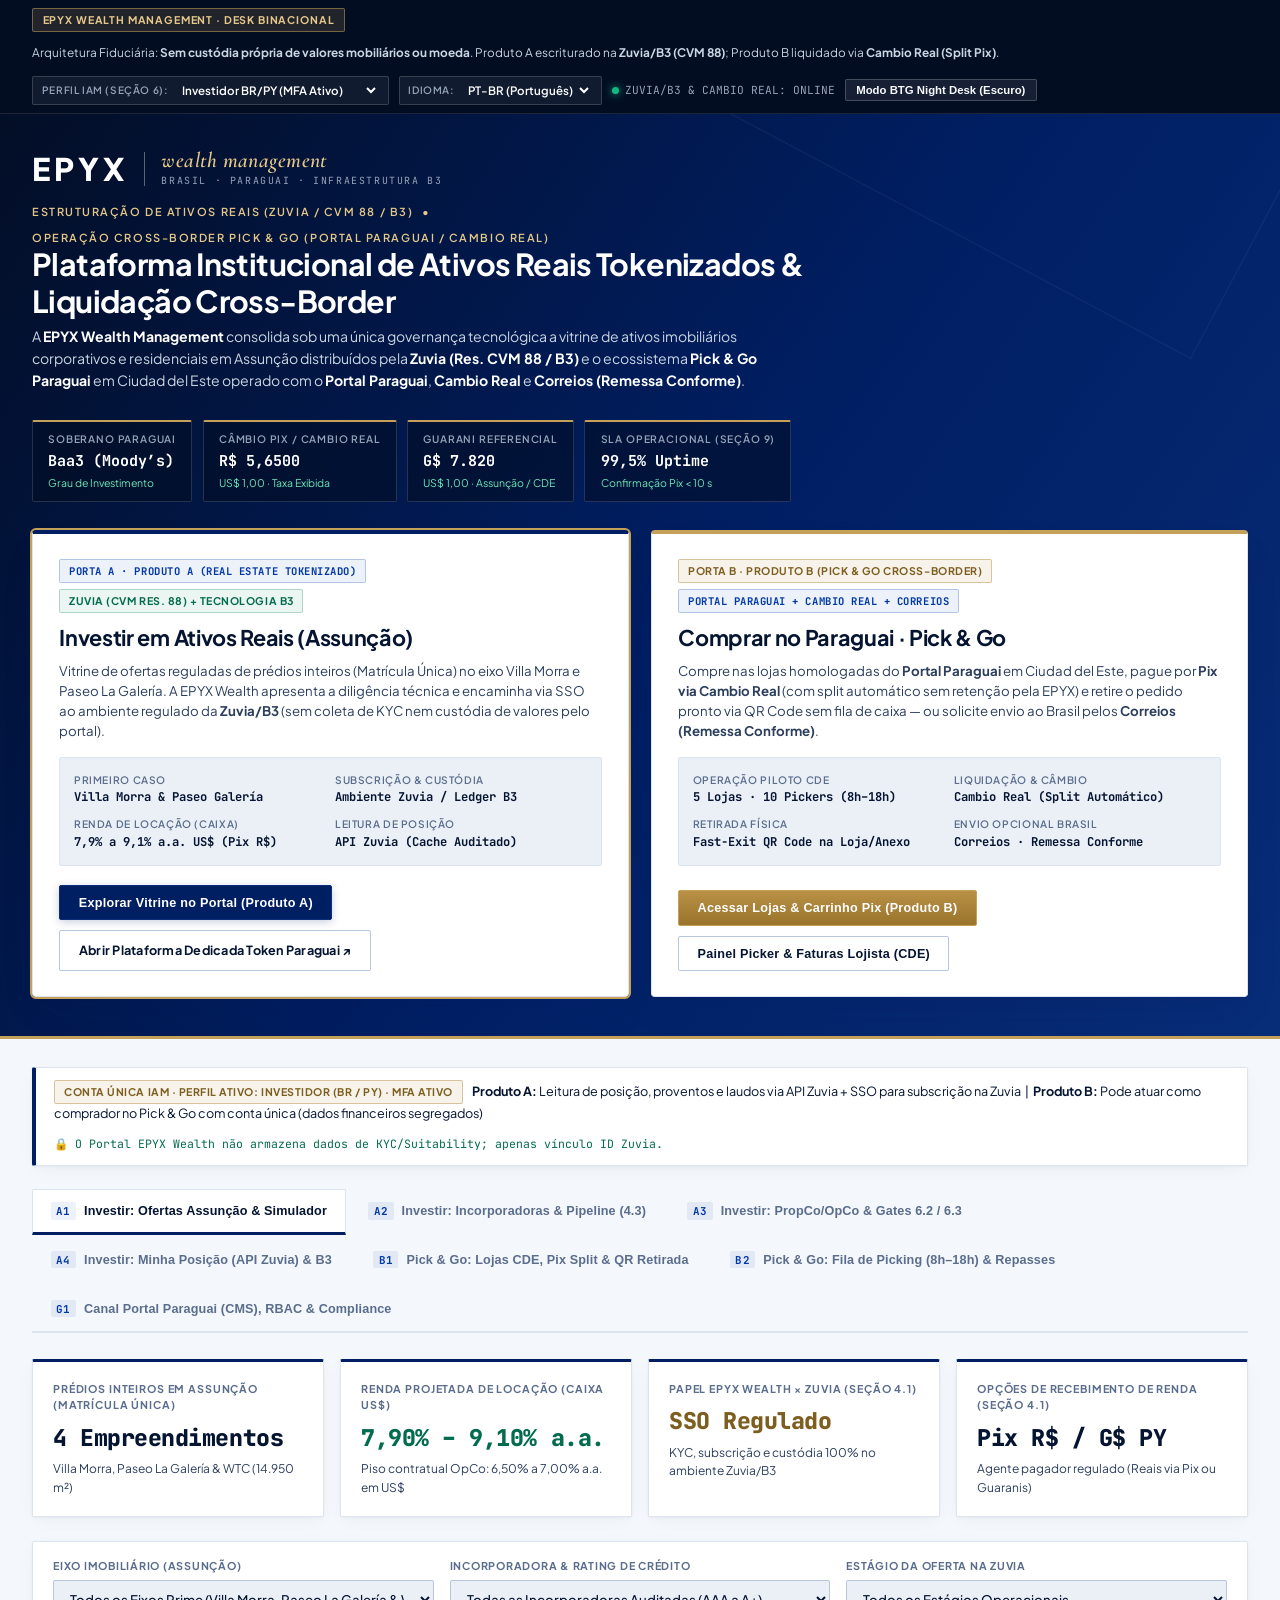
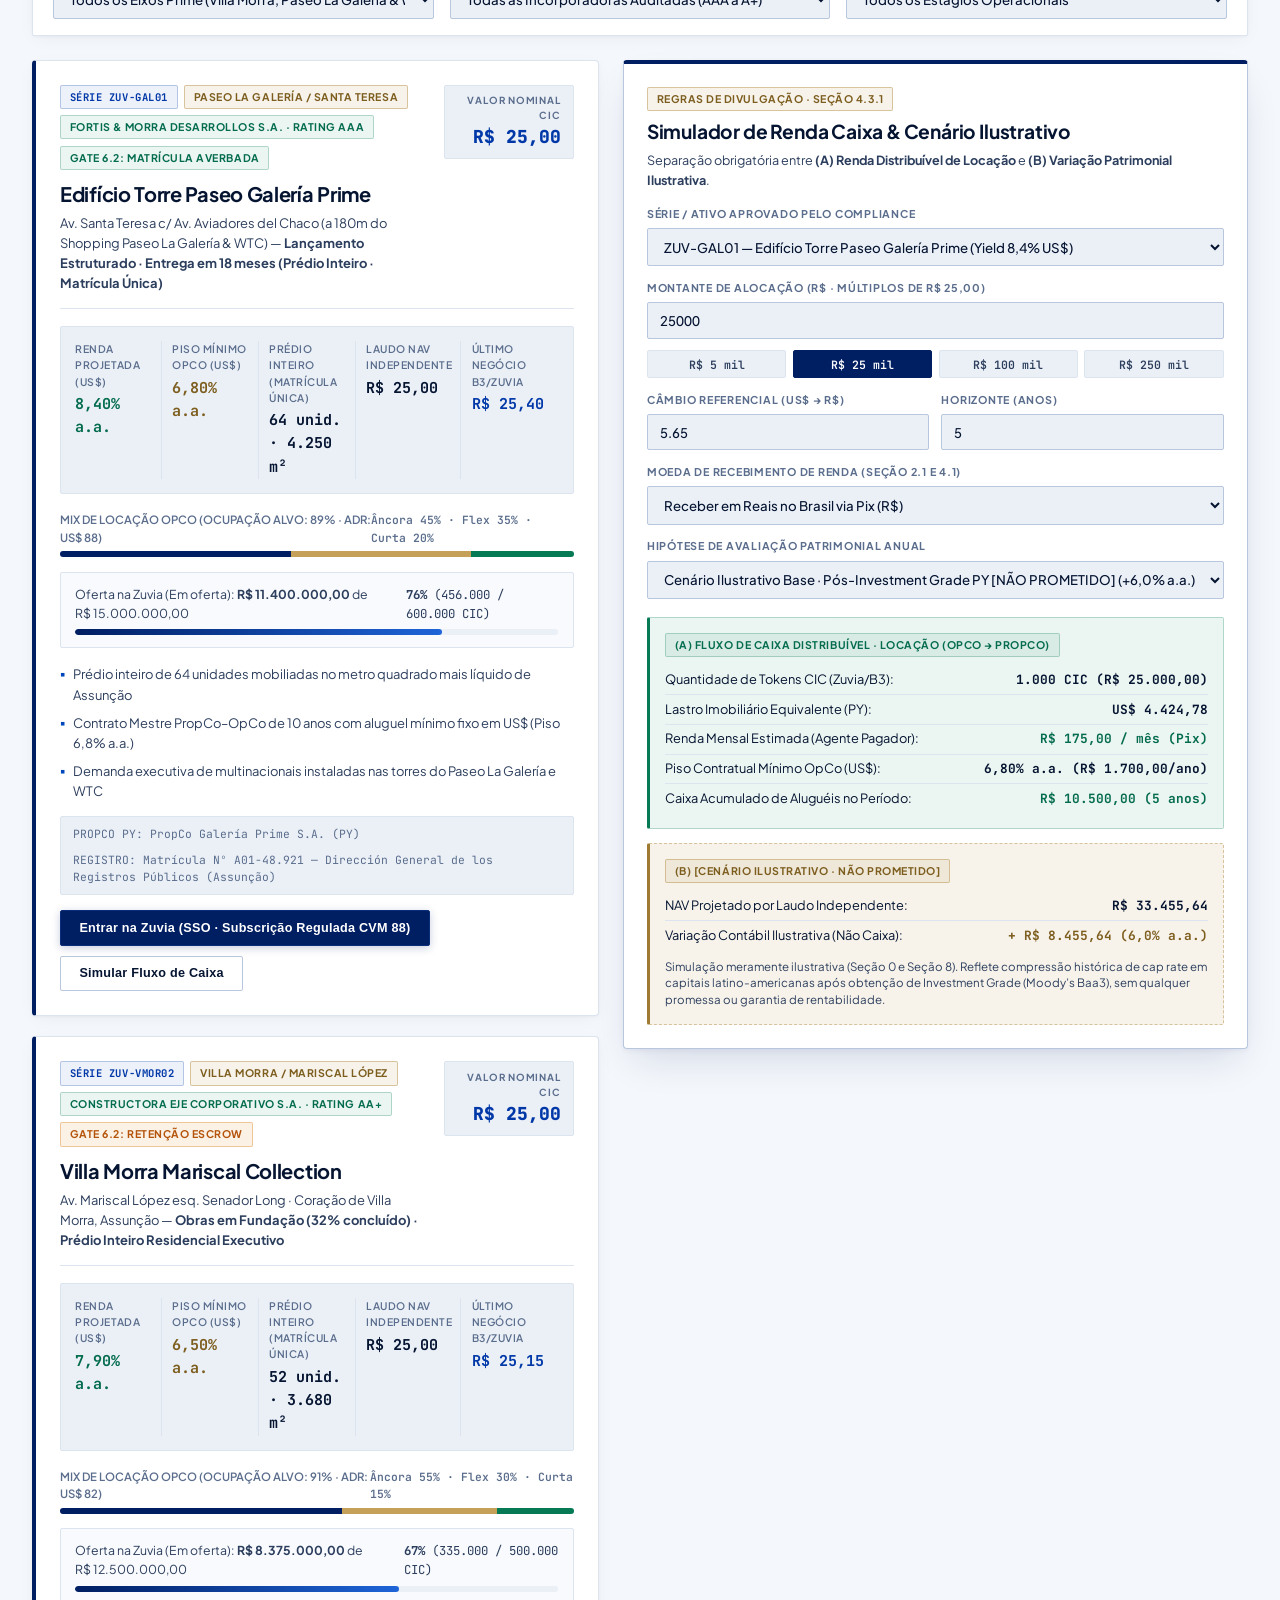
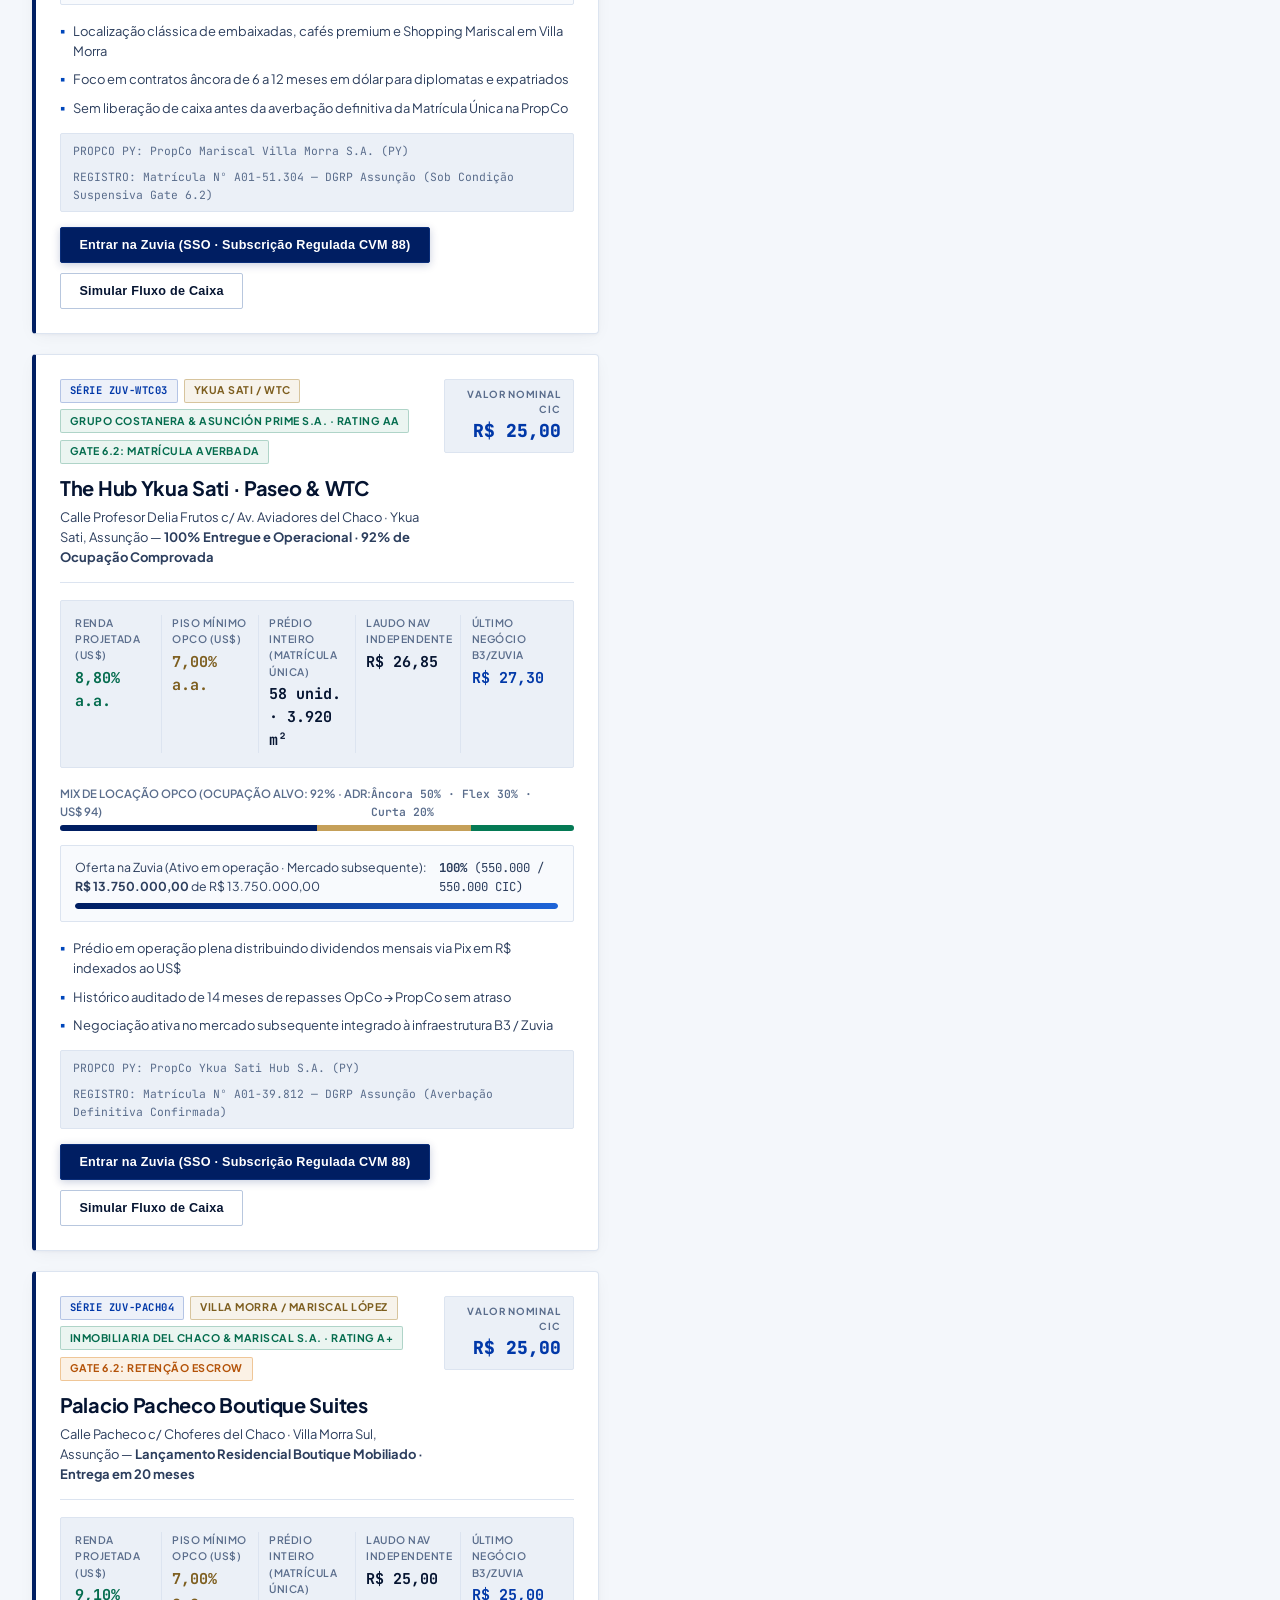
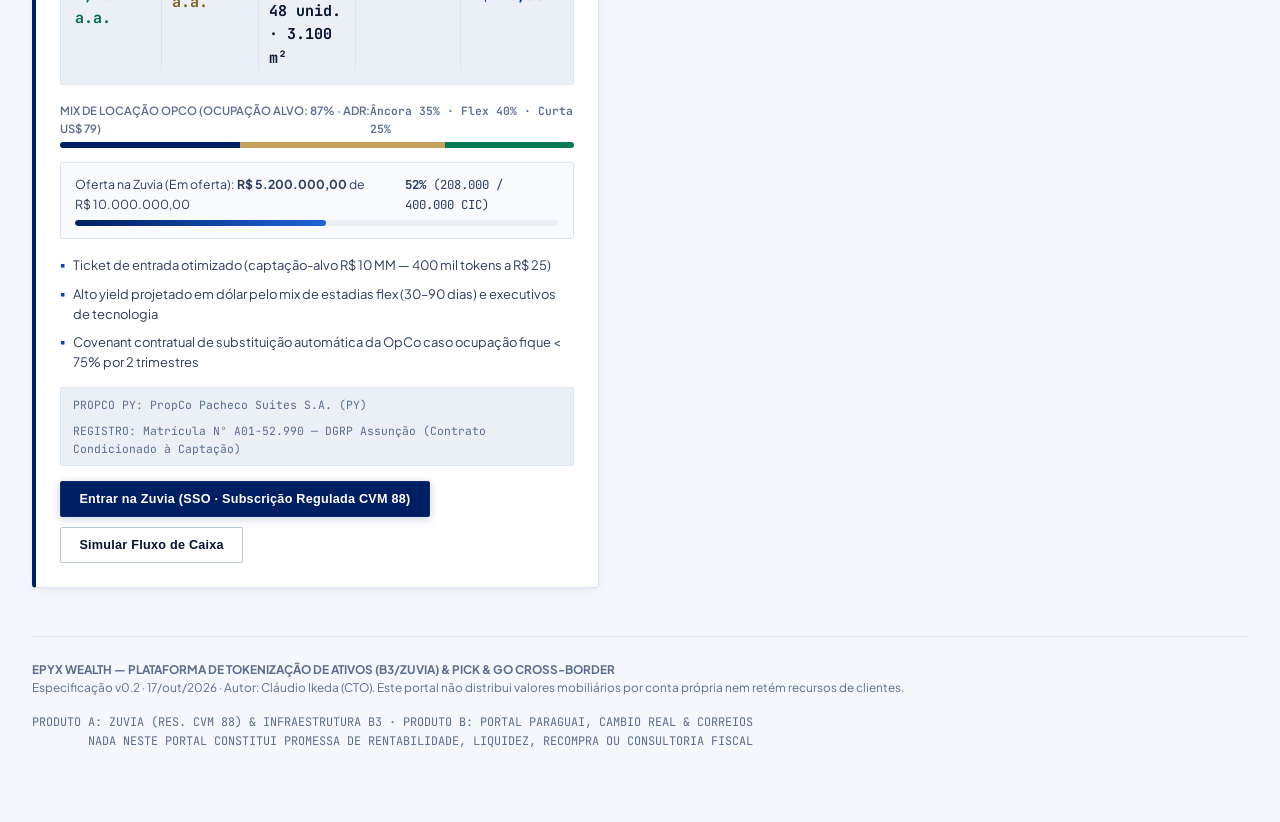
==== commit c08e4bad: "style(epyx-wealth): aplicar padrao visual BTG Capital / Wealth Management (Navy #001E62 + Alabaster/" ====
--- a/epyx-wealth/index.html
+++ b/epyx-wealth/index.html
@@ -1,18 +1,18 @@
 <!DOCTYPE html>
-<html lang="pt-BR" data-theme="dark">
+<html lang="pt-BR" data-theme="light">
 <head>
   <meta charset="UTF-8" />
   <meta name="viewport" content="width=device-width, initial-scale=1.0" />
-  <title>EPYX Wealth | Plataforma de Tokenização de Ativos (B3/Zuvia) &amp; Pick &amp; Go Cross-Border</title>
+  <title>EPYX Wealth Management | Tokenização de Ativos (B3/Zuvia) &amp; Pick &amp; Go Cross-Border</title>
   <link rel="stylesheet" href="styles.css" />
 </head>
 <body>
-  <!-- 1. Barra Superior de Governança, Conta Única IAM (Seção 3.2 e 6) e Idioma PT/ES -->
+  <!-- 1. Barra Superior Private Client (Padrão BTG Wealth Management) -->
   <div class="institutional-topbar" role="region" aria-label="Governança EPYX Wealth, Conta Única IAM e Idioma">
     <div class="topbar-left">
-      <span class="compliance-pill">EPYX WEALTH · PORTAL PÚBLICO v0.2</span>
+      <span class="compliance-pill">EPYX WEALTH MANAGEMENT · DESK BINACIONAL</span>
       <span id="i18nTopRule">
-        Princípio de Arquitetura: <strong>Sem custódia própria de valores mobiliários ou moeda</strong>. Produto A liquidado na <strong>Zuvia/B3 (CVM 88)</strong>; Produto B liquidado via <strong>Cambio Real (Split Pix)</strong>. Dados e fluxos estritamente segregados.
+        Arquitetura Fiduciária: <strong>Sem custódia própria de valores mobiliários ou moeda</strong>. Produto A escriturado na <strong>Zuvia/B3 (CVM 88)</strong>; Produto B liquidado via <strong>Cambio Real (Split Pix)</strong>.
       </span>
     </div>
 
@@ -45,31 +45,36 @@
       </span>
 
       <button type="button" class="theme-toggle-btn" id="btnToggleTheme" aria-label="Alternar tema visual">
-        <span id="themeToggleLabel">Modo Private Wealth (Claro)</span>
+        <span id="themeToggleLabel">Modo BTG Night Desk (Escuro)</span>
       </button>
     </div>
   </div>
 
-  <div class="container">
-    <!-- 2. Cabeçalho Institucional EPYX Wealth -->
-    <header class="site-header">
+  <!-- 2. Hero Institucional Navy Padrão BTG Capital / Wealth Management -->
+  <header class="btg-hero-wrapper">
+    <div class="container">
       <div class="header-top">
         <div class="brand-group">
-          <div class="brand-crest" aria-hidden="true">
-            <span class="crest-code">EPYX</span>
-            <span class="crest-sub">WEALTH</span>
-          </div>
+          <div class="btg-brand-lockup" aria-label="EPYX Wealth Management">
+            <div class="btg-logo-mark">
+              <span class="epyx-word">EPYX</span>
+            </div>
+            <div class="btg-logo-divider" aria-hidden="true"></div>
+            <div class="btg-logo-division">
+              <span class="wealth-word">wealth management</span>
+              <span class="desk-word">BRASIL · PARAGUAI · INFRAESTRUTURA B3</span>
+            </div>
+          </div>
+
           <div class="brand-title">
             <div class="brand-eyebrow">
-              <span>EPYX WEALTH PLATFORM</span>
+              <span>ESTRUTURAÇÃO DE ATIVOS REAIS (ZUVIA / CVM 88 / B3)</span>
               <span>•</span>
-              <span>INFRAESTRUTURA ZUVIA &amp; B3 (PRODUTO A)</span>
-              <span>•</span>
-              <span>PORTAL PARAGUAI &amp; CAMBIO REAL (PRODUTO B)</span>
-            </div>
-            <h1 id="i18nHeroTitle">EPYX Wealth — Ativos Reais Tokenizados &amp; Comércio Cross-Border</h1>
+              <span>OPERAÇÃO CROSS-BORDER PICK &amp; GO (PORTAL PARAGUAI / CAMBIO REAL)</span>
+            </div>
+            <h1 id="i18nHeroTitle">Plataforma Institucional de Ativos Reais Tokenizados &amp; Liquidação Cross-Border</h1>
             <p class="brand-subtitle" id="i18nHeroSubtitle">
-              Plataforma tecnológica e operacional binacional (Brasil–Paraguai) sob arquitetura segregada: vitrine de investimentos em ativos imobiliários em Assunção distribuídos pela <strong>Zuvia (Res. CVM 88 / B3)</strong> e sistema <strong>Pick &amp; Go Cross-Border</strong> em Ciudad del Este operado com o <strong>Portal Paraguai</strong>, <strong>Cambio Real</strong> e <strong>Correios (Remessa Conforme)</strong>.
+              A <strong>EPYX Wealth Management</strong> consolida sob uma única governança tecnológica a vitrine de ativos imobiliários corporativos e residenciais em Assunção distribuídos pela <strong>Zuvia (Res. CVM 88 / B3)</strong> e o ecossistema <strong>Pick &amp; Go Paraguai</strong> em Ciudad del Este operado com o <strong>Portal Paraguai</strong>, <strong>Cambio Real</strong> e <strong>Correios (Remessa Conforme)</strong>.
             </p>
           </div>
         </div>
@@ -99,17 +104,17 @@
       </div>
 
       <!-- 3. AS DUAS PORTAS DO PORTAL EPYX WEALTH (Seção 0 e 2.2) -->
-      <div class="dual-doors-grid" style="margin-top: 1.5rem;" aria-label="As Duas Portas do Portal EPYX Wealth">
+      <div class="dual-doors-grid" aria-label="As Duas Portas do Portal EPYX Wealth">
         <!-- PORTA A: INVESTIR -->
         <div class="door-card door-invest active-door" id="doorCardA">
           <div>
             <div class="badge-row">
-              <span class="badge badge-gold">PORTA A · PRODUTO A (TOKENIZAÇÃO DE ATIVOS)</span>
+              <span class="badge badge-ticker">PORTA A · PRODUTO A (REAL ESTATE TOKENIZADO)</span>
               <span class="badge badge-rating">ZUVIA (CVM RES. 88) + TECNOLOGIA B3</span>
             </div>
             <h2 id="i18nDoorATitle">Investir em Ativos Reais (Assunção)</h2>
             <p id="i18nDoorADesc">
-              Vitrine de ofertas reguladas de prédios inteiros (Matrícula Única) no eixo Villa Morra e Paseo La Galería. A EPYX Wealth apresenta a diligência e encaminha via SSO ao ambiente regulado da <strong>Zuvia/B3</strong> (sem coleta de KYC nem custódia de valores pelo portal).
+              Vitrine de ofertas reguladas de prédios inteiros (Matrícula Única) no eixo Villa Morra e Paseo La Galería. A EPYX Wealth apresenta a diligência técnica e encaminha via SSO ao ambiente regulado da <strong>Zuvia/B3</strong> (sem coleta de KYC nem custódia de valores pelo portal).
             </p>
             <ul class="door-meta-list">
               <li>
@@ -144,8 +149,8 @@
         <div class="door-card door-pickgo" id="doorCardB">
           <div>
             <div class="badge-row">
-              <span class="badge badge-ticker">PORTA B · PRODUTO B (PICK &amp; GO CROSS-BORDER)</span>
-              <span class="badge badge-gold">PORTAL PARAGUAI + CAMBIO REAL + CORREIOS</span>
+              <span class="badge badge-gold">PORTA B · PRODUTO B (PICK &amp; GO CROSS-BORDER)</span>
+              <span class="badge badge-ticker">PORTAL PARAGUAI + CAMBIO REAL + CORREIOS</span>
             </div>
             <h2 id="i18nDoorBTitle">Comprar no Paraguai · Pick &amp; Go</h2>
             <p id="i18nDoorBDesc">
@@ -180,10 +185,12 @@
           </div>
         </div>
       </div>
-
-      <!-- Banner Dinâmico de Segregação de Acesso RBAC (Seção 6) -->
-      <div class="rbac-banner" id="rbacActiveBanner" aria-live="polite"></div>
-    </header>
+    </div>
+  </header>
+
+  <div class="main-content-container">
+    <!-- Banner Dinâmico de Segregação de Acesso RBAC (Seção 6) -->
+    <div class="rbac-banner" id="rbacActiveBanner" aria-live="polite"></div>
 
     <!-- 4. Navegação Completa dos Módulos (Produto A + Produto B + Governança Compartilhada) -->
     <nav class="nav-tabs" aria-label="Navegação de Módulos EPYX Wealth">
--- a/epyx-wealth/styles.css
+++ b/epyx-wealth/styles.css
@@ -1,93 +1,100 @@
-@import url('https://fonts.googleapis.com/css2?family=Cormorant+Garamond:ital,wght@0,600;0,700;1,600&family=Inter:wght@400;500;600;700&family=JetBrains+Mono:wght@400;500;600;700&display=swap');
+@import url('https://fonts.googleapis.com/css2?family=Cormorant+Garamond:ital,wght@0,600;0,700;1,600&family=Plus+Jakarta+Sans:wght@400;500;600;700;800&family=JetBrains+Mono:wght@400;500;600;700&display=swap');
 
 :root {
-  /* Paleta EPYX Wealth — Institutional Private Banking Dark (Default) */
-  --bg-canvas: #060a11;
-  --bg-surface: #0b111d;
-  --bg-card: #0f1726;
-  --bg-card-alt: #131d30;
-  --bg-elevated: #18243a;
-  --bg-glass: rgba(15, 23, 38, 0.88);
-
-  --border-hairline: rgba(148, 163, 184, 0.14);
-  --border-strong: rgba(148, 163, 184, 0.26);
-  --border-gold: rgba(197, 160, 89, 0.45);
-  --border-gold-subtle: rgba(197, 160, 89, 0.22);
-
-  --text-primary: #f8fafc;
-  --text-secondary: #cbd5e1;
-  --text-muted: #8b9bb4;
-  --text-faint: #64748b;
-
-  /* Acentos Institucionais EPYX Wealth */
-  --gold-primary: #c5a059;
-  --gold-light: #e4c88c;
-  --gold-bg: rgba(197, 160, 89, 0.11);
+  /* Padrão BTG Capital / Wealth Management (Default: Deep BTG Navy Header + Alabaster/White Institutional Canvas) */
+  --btg-navy-deepest: #030d22;
+  --btg-navy-primary: #001e62;
+  --btg-navy-mid: #0a2e7a;
+  --btg-cobalt: #0047bb;
+  --btg-cobalt-light: #1e64d8;
+  --btg-sky: #e8f0fe;
+
+  --bg-canvas: #f4f7fb;
+  --bg-surface: #ebf0f7;
+  --bg-card: #ffffff;
+  --bg-card-alt: #f8fafd;
+  --bg-elevated: #edf2f9;
+
+  --border-hairline: #dce4f0;
+  --border-strong: #b8c7de;
+  --border-navy: rgba(0, 30, 98, 0.28);
+  --border-gold: rgba(176, 138, 62, 0.45);
+  --border-gold-subtle: rgba(176, 138, 62, 0.25);
+
+  --text-primary: #051431;
+  --text-secondary: #2c3e5d;
+  --text-muted: #5a6d8c;
+  --text-faint: #7e90ad;
+
+  /* Acentos BTG Wealth: Azul Cobalto Institucional, Ouro Private Wealth, Esmeralda Liquidação */
+  --gold-primary: #9e7a32;
+  --gold-light: #7d5e1f;
+  --gold-bg: rgba(176, 138, 62, 0.10);
+
+  --emerald-primary: #057a55;
+  --emerald-light: #046c4e;
+  --emerald-bg: rgba(5, 122, 85, 0.08);
+  --emerald-border: rgba(5, 122, 85, 0.26);
+
+  --navy-b3: #0038a8;
+  --navy-b3-bg: rgba(0, 56, 168, 0.07);
+  --navy-b3-border: rgba(0, 56, 168, 0.24);
+
+  --crimson-alert: #c81e1e;
+  --crimson-bg: rgba(200, 30, 30, 0.07);
+  --crimson-border: rgba(200, 30, 30, 0.28);
+
+  --radius-xs: 2px;
+  --radius-sm: 4px;
+  --radius-md: 6px;
+  --radius-lg: 8px;
+
+  --shadow-card: 0 4px 18px -4px rgba(5, 20, 49, 0.06), 0 1px 3px rgba(5, 20, 49, 0.04);
+  --shadow-elevated: 0 18px 38px -10px rgba(0, 30, 98, 0.14), 0 2px 6px rgba(0, 30, 98, 0.06);
+
+  --font-serif: 'Cormorant Garamond', Georgia, serif;
+  --font-sans: 'Plus Jakarta Sans', -apple-system, BlinkMacSystemFont, 'Segoe UI', sans-serif;
+  --font-mono: 'JetBrains Mono', 'SFMono-Regular', Consolas, monospace;
+}
+
+/* Modo BTG Night Desk (Dark Navy Institutional) */
+[data-theme="dark"] {
+  --bg-canvas: #040b18;
+  --bg-surface: #071226;
+  --bg-card: #0b1933;
+  --bg-card-alt: #0f2142;
+  --bg-elevated: #142a52;
+
+  --border-hairline: rgba(148, 176, 218, 0.15);
+  --border-strong: rgba(148, 176, 218, 0.28);
+  --border-navy: rgba(56, 139, 253, 0.35);
+  --border-gold: rgba(201, 164, 92, 0.45);
+  --border-gold-subtle: rgba(201, 164, 92, 0.24);
+
+  --text-primary: #f4f7fb;
+  --text-secondary: #c4d1e6;
+  --text-muted: #8499b8;
+  --text-faint: #5c7396;
+
+  --gold-primary: #c9a45c;
+  --gold-light: #e5c888;
+  --gold-bg: rgba(201, 164, 92, 0.12);
 
   --emerald-primary: #10b981;
   --emerald-light: #34d399;
-  --emerald-bg: rgba(16, 185, 129, 0.10);
+  --emerald-bg: rgba(16, 185, 129, 0.11);
   --emerald-border: rgba(16, 185, 129, 0.32);
 
-  --navy-b3: #38bdf8;
-  --navy-b3-bg: rgba(56, 189, 248, 0.10);
-  --navy-b3-border: rgba(56, 189, 248, 0.32);
-
-  --crimson-alert: #ef4444;
-  --crimson-bg: rgba(239, 68, 68, 0.11);
-  --crimson-border: rgba(239, 68, 239, 0.35);
-
-  --radius-xs: 4px;
-  --radius-sm: 6px;
-  --radius-md: 10px;
-  --radius-lg: 14px;
-
-  --shadow-card: 0 12px 32px -8px rgba(0, 0, 0, 0.58), 0 1px 2px rgba(0, 0, 0, 0.4);
-  --shadow-elevated: 0 24px 48px -12px rgba(0, 0, 0, 0.78);
-
-  --font-serif: 'Cormorant Garamond', Georgia, 'Times New Roman', serif;
-  --font-sans: 'Inter', -apple-system, BlinkMacSystemFont, 'Segoe UI', sans-serif;
-  --font-mono: 'JetBrains Mono', 'SFMono-Regular', Consolas, monospace;
-}
-
-/* Tema Institucional Claro (EPYX Private Wealth Ivory & Sovereign Navy) */
-[data-theme="light"] {
-  --bg-canvas: #f4f2ed;
-  --bg-surface: #eae6dd;
-  --bg-card: #ffffff;
-  --bg-card-alt: #f9f8f4;
-  --bg-elevated: #f0ede6;
-  --bg-glass: rgba(255, 255, 255, 0.94);
-
-  --border-hairline: rgba(15, 23, 42, 0.10);
-  --border-strong: rgba(15, 23, 42, 0.20);
-  --border-gold: rgba(154, 117, 48, 0.48);
-  --border-gold-subtle: rgba(154, 117, 48, 0.25);
-
-  --text-primary: #0a1120;
-  --text-secondary: #334155;
-  --text-muted: #52627a;
-  --text-faint: #7c8ba1;
-
-  --gold-primary: #9a7530;
-  --gold-light: #78581a;
-  --gold-bg: rgba(154, 117, 48, 0.09);
-
-  --emerald-primary: #047857;
-  --emerald-light: #065f46;
-  --emerald-bg: rgba(4, 120, 87, 0.08);
-  --emerald-border: rgba(4, 120, 87, 0.28);
-
-  --navy-b3: #0369a1;
-  --navy-b3-bg: rgba(3, 105, 161, 0.08);
-  --navy-b3-border: rgba(3, 105, 161, 0.26);
-
-  --crimson-alert: #b91c1c;
-  --crimson-bg: rgba(185, 28, 28, 0.08);
-  --crimson-border: rgba(185, 28, 28, 0.28);
-
-  --shadow-card: 0 4px 20px -4px rgba(15, 23, 42, 0.07), 0 1px 3px rgba(15, 23, 42, 0.04);
-  --shadow-elevated: 0 20px 40px -12px rgba(15, 23, 42, 0.14);
+  --navy-b3: #58a6ff;
+  --navy-b3-bg: rgba(56, 139, 253, 0.12);
+  --navy-b3-border: rgba(56, 139, 253, 0.32);
+
+  --crimson-alert: #f87171;
+  --crimson-bg: rgba(239, 68, 68, 0.12);
+  --crimson-border: rgba(239, 68, 68, 0.35);
+
+  --shadow-card: 0 12px 28px -8px rgba(0, 0, 0, 0.55);
+  --shadow-elevated: 0 24px 48px -12px rgba(0, 0, 0, 0.75);
 }
 
 * {
@@ -98,16 +105,13 @@
 
 body {
   background-color: var(--bg-canvas);
-  background-image:
-    radial-gradient(ellipse 80% 45% at 50% -15%, rgba(197, 160, 89, 0.09), transparent),
-    radial-gradient(ellipse 55% 40% at 90% 10%, rgba(56, 189, 248, 0.04), transparent);
   color: var(--text-primary);
   font-family: var(--font-sans);
   font-size: 14px;
   line-height: 1.55;
   min-height: 100vh;
   -webkit-font-smoothing: antialiased;
-  transition: background-color 0.25s ease, color 0.25s ease;
+  transition: background-color 0.2s ease, color 0.2s ease;
 }
 
 .mono,
@@ -116,13 +120,13 @@
   font-variant-numeric: tabular-nums;
 }
 
-/* 1. Barra Superior IAM, Governança e Conta Única EPYX Wealth */
+/* 1. Topbar Institucional BTG Private Client (#030d22) */
 .institutional-topbar {
-  background: var(--bg-surface);
-  border-bottom: 1px solid var(--border-gold-subtle);
-  padding: 0.55rem 1.75rem;
-  font-size: 0.75rem;
-  color: var(--text-secondary);
+  background: var(--btg-navy-deepest);
+  border-bottom: 1px solid rgba(255, 255, 255, 0.1);
+  padding: 0.5rem 2rem;
+  font-size: 0.74rem;
+  color: #cbd5e1;
   display: flex;
   flex-wrap: wrap;
   align-items: center;
@@ -143,12 +147,12 @@
   gap: 0.4rem;
   padding: 0.18rem 0.6rem;
   border-radius: var(--radius-xs);
-  background: var(--gold-bg);
-  border: 1px solid var(--border-gold);
-  color: var(--gold-light);
-  font-weight: 600;
-  font-size: 0.68rem;
-  letter-spacing: 0.06em;
+  background: rgba(201, 164, 92, 0.16);
+  border: 1px solid rgba(201, 164, 92, 0.5);
+  color: #e6c88a;
+  font-weight: 700;
+  font-size: 0.66rem;
+  letter-spacing: 0.08em;
   text-transform: uppercase;
 }
 
@@ -156,36 +160,42 @@
   display: flex;
   align-items: center;
   flex-wrap: wrap;
-  gap: 0.65rem;
+  gap: 0.6rem;
 }
 
 .iam-control {
   display: inline-flex;
   align-items: center;
   gap: 0.4rem;
-  background: var(--bg-card);
-  border: 1px solid var(--border-strong);
+  background: rgba(255, 255, 255, 0.06);
+  border: 1px solid rgba(255, 255, 255, 0.16);
   border-radius: var(--radius-xs);
   padding: 0.2rem 0.55rem;
-  font-size: 0.72rem;
+  font-size: 0.71rem;
+  color: #e2e8f0;
 }
 
 .iam-control label {
-  color: var(--text-muted);
+  color: #94a3b8;
   font-weight: 600;
   text-transform: uppercase;
-  font-size: 0.65rem;
-  letter-spacing: 0.05em;
+  font-size: 0.63rem;
+  letter-spacing: 0.06em;
 }
 
 .iam-select {
   background: transparent;
   border: none;
-  color: var(--text-primary);
-  font-size: 0.73rem;
+  color: #ffffff;
+  font-size: 0.72rem;
   font-weight: 600;
   padding: 0.1rem 0.2rem;
   cursor: pointer;
+}
+
+.iam-select option {
+  background: #051431;
+  color: #ffffff;
 }
 
 .iam-select:focus {
@@ -197,50 +207,72 @@
   align-items: center;
   gap: 0.4rem;
   font-family: var(--font-mono);
-  font-size: 0.71rem;
-  color: var(--text-muted);
+  font-size: 0.7rem;
+  color: #94a3b8;
 }
 
 .led-dot {
   width: 7px;
   height: 7px;
   border-radius: 50%;
-  background: var(--emerald-primary);
-  box-shadow: 0 0 8px var(--emerald-primary);
+  background: #10b981;
+  box-shadow: 0 0 8px #10b981;
 }
 
 .theme-toggle-btn {
-  background: var(--bg-card);
-  color: var(--text-secondary);
-  border: 1px solid var(--border-strong);
-  border-radius: var(--radius-xs);
-  padding: 0.28rem 0.65rem;
-  font-size: 0.72rem;
+  background: rgba(255, 255, 255, 0.08);
+  color: #f8fafc;
+  border: 1px solid rgba(255, 255, 255, 0.2);
+  border-radius: var(--radius-xs);
+  padding: 0.26rem 0.65rem;
+  font-size: 0.71rem;
   font-weight: 600;
   cursor: pointer;
   display: inline-flex;
   align-items: center;
   gap: 0.35rem;
-  transition: border-color 0.15s ease, color 0.15s ease;
+  transition: all 0.15s ease;
 }
 
 .theme-toggle-btn:hover {
-  border-color: var(--gold-primary);
-  color: var(--text-primary);
-}
-
-/* Container Principal */
+  border-color: #c9a45c;
+  color: #e5c888;
+}
+
+/* 2. Hero Institucional Padrão BTG Wealth Management (#001E62 -> #051431) */
+.btg-hero-wrapper {
+  background:
+    linear-gradient(125deg, #030e26 0%, #001e62 52%, #082d78 100%);
+  border-bottom: 3px solid #c5a059;
+  color: #ffffff;
+  padding: 2.2rem 0 2.4rem;
+  position: relative;
+  overflow: hidden;
+}
+
+/* Linhas arquitetônicas diagonais características de bancos de investimento */
+.btg-hero-wrapper::after {
+  content: "";
+  position: absolute;
+  top: -40%;
+  right: -5%;
+  width: 520px;
+  height: 520px;
+  border: 1px solid rgba(255, 255, 255, 0.06);
+  transform: rotate(28deg);
+  pointer-events: none;
+}
+
 .container {
   max-width: 1420px;
   margin: 0 auto;
-  padding: 0 1.75rem 4.5rem;
-}
-
-/* 2. Cabeçalho Executivo EPYX Wealth */
-.site-header {
-  padding: 1.85rem 0 1.4rem;
-  border-bottom: 1px solid var(--border-hairline);
-  margin-bottom: 1.5rem;
+  padding: 0 2rem;
+}
+
+.main-content-container {
+  max-width: 1420px;
+  margin: 0 auto;
+  padding: 1.75rem 2rem 4.5rem;
 }
 
 .header-top {
@@ -248,54 +280,73 @@
   flex-wrap: wrap;
   justify-content: space-between;
   align-items: flex-end;
-  gap: 1.5rem;
-}
-
+  gap: 1.75rem;
+}
+
+/* Lockup Tipográfico estilo "BTG Pactual | wealth management" */
 .brand-group {
   display: flex;
-  align-items: flex-start;
-  gap: 1.2rem;
-  max-width: 800px;
-}
-
-.brand-crest {
-  width: 60px;
-  height: 60px;
-  border-radius: var(--radius-sm);
-  background: linear-gradient(145deg, #162032 0%, #090e18 100%);
-  border: 1px solid var(--border-gold);
-  display: flex;
   flex-direction: column;
+  gap: 0.9rem;
+  max-width: 820px;
+}
+
+.btg-brand-lockup {
+  display: inline-flex;
   align-items: center;
-  justify-content: center;
-  color: var(--gold-light);
-  box-shadow: inset 0 1px 0 rgba(255, 255, 255, 0.08), 0 8px 20px rgba(0, 0, 0, 0.38);
-  flex-shrink: 0;
-}
-
-.brand-crest .crest-code {
+  gap: 1rem;
+}
+
+.btg-logo-mark {
+  display: flex;
+  flex-direction: column;
+  line-height: 1;
+}
+
+.btg-logo-mark .epyx-word {
+  font-family: var(--font-sans);
+  font-size: 1.95rem;
+  font-weight: 800;
+  letter-spacing: 0.14em;
+  color: #ffffff;
+}
+
+.btg-logo-divider {
+  width: 1px;
+  height: 34px;
+  background: rgba(255, 255, 255, 0.35);
+}
+
+.btg-logo-division {
+  display: flex;
+  flex-direction: column;
+}
+
+.btg-logo-division .wealth-word {
   font-family: var(--font-serif);
-  font-size: 1.22rem;
-  font-weight: 700;
-  letter-spacing: 0.08em;
-  line-height: 1;
-}
-
-.brand-crest .crest-sub {
+  font-style: italic;
+  font-size: 1.35rem;
+  font-weight: 600;
+  color: #e5c888;
+  letter-spacing: 0.02em;
+  line-height: 1.05;
+}
+
+.btg-logo-division .desk-word {
   font-family: var(--font-mono);
-  font-size: 0.53rem;
+  font-size: 0.62rem;
+  letter-spacing: 0.16em;
+  text-transform: uppercase;
+  color: #94a3b8;
+  margin-top: 2px;
+}
+
+.brand-eyebrow {
+  font-size: 0.69rem;
+  text-transform: uppercase;
   letter-spacing: 0.14em;
-  color: var(--text-muted);
-  margin-top: 3px;
-}
-
-.brand-eyebrow {
-  font-size: 0.7rem;
-  text-transform: uppercase;
-  letter-spacing: 0.12em;
-  color: var(--gold-primary);
+  color: #e5c888;
   font-weight: 600;
-  margin-bottom: 0.25rem;
   display: flex;
   flex-wrap: wrap;
   align-items: center;
@@ -303,21 +354,27 @@
 }
 
 .brand-title h1 {
-  font-family: var(--font-serif);
-  font-size: 2.15rem;
-  font-weight: 700;
-  letter-spacing: -0.01em;
-  line-height: 1.12;
-  color: var(--text-primary);
+  font-family: var(--font-sans);
+  font-size: 1.9rem;
+  font-weight: 700;
+  letter-spacing: -0.02em;
+  line-height: 1.2;
+  color: #ffffff;
 }
 
 .brand-subtitle {
-  color: var(--text-secondary);
-  font-size: 0.87rem;
-  margin-top: 0.4rem;
-  line-height: 1.5;
-}
-
+  color: #cbd5e1;
+  font-size: 0.88rem;
+  margin-top: 0.45rem;
+  line-height: 1.55;
+  max-width: 760px;
+}
+
+.brand-subtitle strong {
+  color: #ffffff;
+}
+
+/* Tickers no Hero Navy */
 .header-tickers {
   display: grid;
   grid-template-columns: repeat(4, auto);
@@ -332,18 +389,19 @@
 }
 
 .ticker-pill {
-  background: var(--bg-card);
-  border: 1px solid var(--border-hairline);
-  border-top: 2px solid var(--border-gold-subtle);
-  border-radius: var(--radius-xs);
-  padding: 0.55rem 0.9rem;
-  min-width: 140px;
+  background: rgba(3, 13, 34, 0.55);
+  border: 1px solid rgba(255, 255, 255, 0.15);
+  border-top: 2px solid #c5a059;
+  border-radius: var(--radius-xs);
+  padding: 0.6rem 0.95rem;
+  min-width: 142px;
+  backdrop-filter: blur(6px);
 }
 
 .ticker-pill .label {
-  color: var(--text-muted);
+  color: #94a3b8;
   display: block;
-  font-size: 0.65rem;
+  font-size: 0.64rem;
   text-transform: uppercase;
   letter-spacing: 0.08em;
   font-weight: 600;
@@ -353,16 +411,16 @@
 .ticker-pill .val {
   font-family: var(--font-mono);
   font-variant-numeric: tabular-nums;
-  font-weight: 600;
-  font-size: 0.92rem;
-  color: var(--text-primary);
+  font-weight: 700;
+  font-size: 0.94rem;
+  color: #ffffff;
 }
 
 .ticker-pill .sub-val {
-  font-size: 0.67rem;
-  color: var(--emerald-light);
+  font-size: 0.66rem;
+  color: #6ee7b7;
   display: block;
-  margin-top: 1px;
+  margin-top: 2px;
 }
 
 /* 3. AS DUAS PORTAS INSTITUCIONAIS EPYX WEALTH (Seção 0 e 2.2) */
@@ -370,7 +428,7 @@
   display: grid;
   grid-template-columns: 1fr 1fr;
   gap: 1.35rem;
-  margin-bottom: 1.65rem;
+  margin-top: 1.75rem;
 }
 
 @media (max-width: 980px) {
@@ -381,43 +439,44 @@
 
 .door-card {
   background: var(--bg-card);
-  border: 1px solid var(--border-hairline);
-  border-radius: var(--radius-md);
-  padding: 1.5rem 1.6rem;
-  box-shadow: var(--shadow-card);
+  color: var(--text-primary);
+  border: 1px solid var(--border-hairline);
+  border-radius: var(--radius-sm);
+  padding: 1.55rem 1.65rem;
+  box-shadow: var(--shadow-elevated);
   display: flex;
   flex-direction: column;
   justify-content: space-between;
   position: relative;
-  overflow: hidden;
   transition: border-color 0.2s ease, transform 0.2s ease;
 }
 
 .door-card.door-invest {
-  border-top: 3px solid var(--gold-primary);
+  border-top: 4px solid var(--btg-navy-primary);
 }
 
 .door-card.door-pickgo {
-  border-top: 3px solid var(--navy-b3);
+  border-top: 4px solid #c5a059;
 }
 
 .door-card.active-door {
-  border-color: var(--border-gold);
-  box-shadow: var(--shadow-elevated);
+  outline: 2px solid #c5a059;
 }
 
 .door-card h2 {
-  font-family: var(--font-serif);
-  font-size: 1.55rem;
-  font-weight: 700;
-  margin: 0.45rem 0 0.4rem;
+  font-family: var(--font-sans);
+  font-size: 1.35rem;
+  font-weight: 700;
+  letter-spacing: -0.015em;
+  margin: 0.5rem 0 0.4rem;
   color: var(--text-primary);
 }
 
 .door-card p {
-  font-size: 0.84rem;
+  font-size: 0.83rem;
   color: var(--text-secondary);
   margin-bottom: 1rem;
+  line-height: 1.5;
 }
 
 .door-meta-list {
@@ -430,15 +489,16 @@
   background: var(--bg-surface);
   border: 1px solid var(--border-hairline);
   border-radius: var(--radius-xs);
-  font-size: 0.77rem;
+  font-size: 0.76rem;
 }
 
 .door-meta-list li span {
   display: block;
-  font-size: 0.65rem;
+  font-size: 0.64rem;
   text-transform: uppercase;
   letter-spacing: 0.06em;
   color: var(--text-muted);
+  font-weight: 600;
 }
 
 .door-meta-list li strong {
@@ -448,27 +508,28 @@
 
 /* 4. Banner de RBAC / Papel Ativo (Seção 6) */
 .rbac-banner {
-  background: var(--bg-card-alt);
-  border: 1px solid var(--border-hairline);
-  border-left: 3px solid var(--gold-primary);
-  border-radius: var(--radius-xs);
-  padding: 0.65rem 1.1rem;
-  margin-bottom: 1.35rem;
+  background: var(--bg-card);
+  border: 1px solid var(--border-hairline);
+  border-left: 4px solid var(--btg-navy-primary);
+  border-radius: var(--radius-xs);
+  padding: 0.75rem 1.15rem;
+  margin-bottom: 1.4rem;
   display: flex;
   flex-wrap: wrap;
   justify-content: space-between;
   align-items: center;
   gap: 0.75rem;
   font-size: 0.79rem;
-}
-
-/* 5. Navegação Executiva de Módulos */
+  box-shadow: var(--shadow-card);
+}
+
+/* 5. Navegação Executiva BTG Wealth */
 .nav-tabs {
   display: flex;
   flex-wrap: wrap;
-  gap: 0.3rem;
+  gap: 0.25rem;
   margin-bottom: 1.65rem;
-  border-bottom: 1px solid var(--border-strong);
+  border-bottom: 2px solid var(--border-hairline);
   padding-bottom: 0;
 }
 
@@ -476,37 +537,43 @@
   background: transparent;
   color: var(--text-muted);
   border: 1px solid transparent;
-  border-bottom: 2px solid transparent;
+  border-bottom: 3px solid transparent;
   border-radius: var(--radius-xs) var(--radius-xs) 0 0;
-  padding: 0.75rem 1.05rem;
-  font-size: 0.8rem;
-  font-weight: 600;
+  padding: 0.8rem 1.1rem;
+  font-size: 0.79rem;
+  font-weight: 700;
   letter-spacing: 0.01em;
   cursor: pointer;
-  transition: all 0.16s ease;
+  transition: all 0.15s ease;
   display: inline-flex;
   align-items: center;
   gap: 0.5rem;
-  margin-bottom: -1px;
+  margin-bottom: -2px;
 }
 
 .tab-btn .tab-num {
   font-family: var(--font-mono);
   font-size: 0.68rem;
-  color: var(--gold-primary);
-  opacity: 0.9;
+  color: var(--navy-b3);
+  background: var(--navy-b3-bg);
+  padding: 0.1rem 0.35rem;
+  border-radius: 2px;
 }
 
 .tab-btn:hover {
   color: var(--text-primary);
-  background: rgba(148, 163, 184, 0.05);
+  background: var(--bg-surface);
 }
 
 .tab-btn.active {
   background: var(--bg-card);
   border-color: var(--border-hairline);
-  border-bottom-color: var(--gold-primary);
+  border-bottom-color: var(--btg-navy-primary);
   color: var(--text-primary);
+}
+
+[data-theme="dark"] .tab-btn.active {
+  border-bottom-color: #c9a45c;
 }
 
 .tab-panel {
@@ -517,7 +584,7 @@
   display: block;
 }
 
-/* 6. Painel de Indicadores Consolidados (KPI Strip) */
+/* 6. Painel de Indicadores Consolidados (KPI Strip BTG) */
 .kpi-grid {
   display: grid;
   grid-template-columns: repeat(4, 1fr);
@@ -540,36 +607,28 @@
 .kpi-card {
   background: var(--bg-card);
   border: 1px solid var(--border-hairline);
-  border-radius: var(--radius-sm);
-  padding: 1.1rem 1.2rem;
+  border-top: 3px solid var(--btg-navy-primary);
+  border-radius: var(--radius-xs);
+  padding: 1.15rem 1.25rem;
   box-shadow: var(--shadow-card);
-  position: relative;
-  overflow: hidden;
-}
-
-.kpi-card::before {
-  content: "";
-  position: absolute;
-  top: 0;
-  left: 0;
-  width: 100%;
-  height: 2px;
-  background: linear-gradient(90deg, var(--gold-primary), transparent);
-  opacity: 0.7;
+}
+
+[data-theme="dark"] .kpi-card {
+  border-top-color: #c9a45c;
 }
 
 .kpi-card .kpi-label {
-  font-size: 0.68rem;
+  font-size: 0.67rem;
   text-transform: uppercase;
   letter-spacing: 0.08em;
-  font-weight: 600;
+  font-weight: 700;
   color: var(--text-muted);
   margin-bottom: 0.35rem;
 }
 
 .kpi-card .kpi-value {
   font-size: 1.45rem;
-  font-weight: 700;
+  font-weight: 800;
   font-family: var(--font-mono);
   font-variant-numeric: tabular-nums;
   color: var(--text-primary);
@@ -586,7 +645,7 @@
 .filter-bar {
   background: var(--bg-card);
   border: 1px solid var(--border-hairline);
-  border-radius: var(--radius-sm);
+  border-radius: var(--radius-xs);
   padding: 1rem 1.25rem;
   margin-bottom: 1.5rem;
   display: flex;
@@ -605,8 +664,8 @@
 }
 
 .filter-group label {
-  font-size: 0.68rem;
-  font-weight: 600;
+  font-size: 0.67rem;
+  font-weight: 700;
   color: var(--text-muted);
   text-transform: uppercase;
   letter-spacing: 0.07em;
@@ -620,16 +679,17 @@
   border: 1px solid var(--border-strong);
   border-radius: var(--radius-xs);
   padding: 0.55rem 0.75rem;
-  font-size: 0.84rem;
+  font-size: 0.83rem;
   font-family: var(--font-sans);
+  font-weight: 500;
   transition: border-color 0.15s ease;
 }
 
 select:focus,
 input:focus {
   outline: none;
-  border-color: var(--gold-primary);
-  box-shadow: 0 0 0 2px var(--gold-bg);
+  border-color: var(--btg-cobalt);
+  box-shadow: 0 0 0 2px var(--navy-b3-bg);
 }
 
 /* 8. Layout Catálogo + Mesa Lateral */
@@ -658,19 +718,21 @@
   gap: 1.15rem;
 }
 
-/* 9. Dossiê de Ativo / Card de Produto */
+/* 9. Dossiê de Ativo / Card BTG Private Wealth */
 .asset-card {
   background: var(--bg-card);
   border: 1px solid var(--border-hairline);
-  border-radius: var(--radius-md);
-  padding: 1.45rem;
+  border-left: 4px solid var(--btg-navy-primary);
+  border-radius: var(--radius-sm);
+  padding: 1.5rem;
   box-shadow: var(--shadow-card);
   transition: border-color 0.2s ease, box-shadow 0.2s ease;
   position: relative;
 }
 
 .asset-card:hover {
-  border-color: var(--border-gold);
+  border-color: var(--btg-cobalt);
+  box-shadow: var(--shadow-elevated);
 }
 
 .asset-header {
@@ -695,9 +757,9 @@
   gap: 0.35rem;
   padding: 0.18rem 0.55rem;
   border-radius: var(--radius-xs);
-  font-size: 0.67rem;
-  font-weight: 600;
-  letter-spacing: 0.04em;
+  font-size: 0.66rem;
+  font-weight: 700;
+  letter-spacing: 0.05em;
   text-transform: uppercase;
 }
 
@@ -706,7 +768,6 @@
   color: var(--navy-b3);
   border: 1px solid var(--navy-b3-border);
   font-family: var(--font-mono);
-  font-weight: 700;
 }
 
 .badge-rating {
@@ -722,23 +783,27 @@
 }
 
 .badge-warning {
-  background: rgba(245, 158, 11, 0.12);
-  color: #f59e0b;
-  border: 1px solid rgba(245, 158, 11, 0.38);
+  background: rgba(217, 119, 6, 0.10);
+  color: #b45309;
+  border: 1px solid rgba(217, 119, 6, 0.35);
+}
+
+[data-theme="dark"] .badge-warning {
+  color: #fbbf24;
 }
 
 .badge-danger {
   background: var(--crimson-bg);
   color: var(--crimson-alert);
-  border: 1px solid rgba(239, 68, 68, 0.38);
+  border: 1px solid var(--crimson-border);
 }
 
 .asset-title {
-  font-family: var(--font-serif);
-  font-size: 1.4rem;
+  font-family: var(--font-sans);
+  font-size: 1.25rem;
   font-weight: 700;
   color: var(--text-primary);
-  letter-spacing: -0.01em;
+  letter-spacing: -0.015em;
 }
 
 .asset-address {
@@ -757,18 +822,19 @@
 }
 
 .price-stamp .stamp-label {
-  font-size: 0.62rem;
+  font-size: 0.61rem;
   text-transform: uppercase;
   letter-spacing: 0.08em;
   color: var(--text-muted);
+  font-weight: 700;
   display: block;
 }
 
 .price-stamp .stamp-val {
   font-family: var(--font-mono);
   font-size: 1.12rem;
-  font-weight: 700;
-  color: var(--gold-light);
+  font-weight: 800;
+  color: var(--navy-b3);
 }
 
 .asset-metrics {
@@ -778,7 +844,7 @@
   margin: 1.05rem 0;
   padding: 0.9rem;
   background: var(--bg-surface);
-  border-radius: var(--radius-sm);
+  border-radius: var(--radius-xs);
   border: 1px solid var(--border-hairline);
 }
 
@@ -798,9 +864,10 @@
 }
 
 .metric-box .m-label {
-  font-size: 0.66rem;
+  font-size: 0.65rem;
   text-transform: uppercase;
   letter-spacing: 0.05em;
+  font-weight: 600;
   color: var(--text-muted);
   display: block;
   margin-bottom: 0.2rem;
@@ -833,7 +900,8 @@
 .channel-mix-header {
   display: flex;
   justify-content: space-between;
-  font-size: 0.72rem;
+  font-size: 0.71rem;
+  font-weight: 600;
   color: var(--text-muted);
   margin-bottom: 0.3rem;
 }
@@ -847,15 +915,15 @@
 }
 
 .mix-seg-ancora {
+  background: var(--btg-navy-primary);
+}
+
+.mix-seg-flex {
+  background: #c5a059;
+}
+
+.mix-seg-curta {
   background: var(--emerald-primary);
-}
-
-.mix-seg-flex {
-  background: var(--gold-primary);
-}
-
-.mix-seg-curta {
-  background: var(--navy-b3);
 }
 
 .funding-bar-wrap {
@@ -883,7 +951,7 @@
 
 .progress-fill {
   height: 100%;
-  background: linear-gradient(90deg, var(--gold-primary) 0%, var(--emerald-primary) 100%);
+  background: linear-gradient(90deg, var(--btg-navy-primary) 0%, var(--btg-cobalt-light) 100%);
   border-radius: 999px;
 }
 
@@ -905,7 +973,7 @@
 
 .asset-highlights li::before {
   content: "▪";
-  color: var(--gold-primary);
+  color: var(--btg-cobalt);
   font-size: 0.9rem;
 }
 
@@ -929,12 +997,12 @@
   gap: 0.6rem;
 }
 
-/* Botões Institucionais */
+/* Botões Padrão BTG Wealth Management */
 .btn {
-  padding: 0.6rem 1.05rem;
-  border-radius: var(--radius-xs);
-  font-size: 0.8rem;
-  font-weight: 600;
+  padding: 0.62rem 1.15rem;
+  border-radius: var(--radius-xs);
+  font-size: 0.79rem;
+  font-weight: 700;
   letter-spacing: 0.02em;
   cursor: pointer;
   border: 1px solid transparent;
@@ -946,58 +1014,59 @@
 }
 
 .btn-primary {
-  background: linear-gradient(180deg, #d1ae68 0%, #b58e44 100%);
-  color: #080d16;
-  border-color: #e2c585;
-  font-weight: 700;
-  box-shadow: 0 2px 10px rgba(197, 160, 89, 0.25);
+  background: var(--btg-navy-primary);
+  color: #ffffff;
+  border-color: var(--btg-navy-mid);
+  box-shadow: 0 2px 8px rgba(0, 30, 98, 0.22);
 }
 
 .btn-primary:hover {
+  background: var(--btg-cobalt);
+  transform: translateY(-1px);
+}
+
+.btn-cyan {
+  background: linear-gradient(180deg, #b89146 0%, #9a742c 100%);
+  color: #ffffff;
+  border-color: #c5a059;
+  font-weight: 700;
+}
+
+.btn-cyan:hover {
   filter: brightness(1.06);
   transform: translateY(-1px);
 }
 
-.btn-cyan {
-  background: linear-gradient(180deg, #38bdf8 0%, #0284c7 100%);
-  color: #04101c;
-  border-color: #7dd3fc;
-  font-weight: 700;
-}
-
-.btn-cyan:hover {
-  filter: brightness(1.08);
-  transform: translateY(-1px);
-}
-
 .btn-secondary {
-  background: var(--bg-surface);
+  background: var(--bg-card);
   color: var(--text-primary);
   border-color: var(--border-strong);
 }
 
 .btn-secondary:hover {
-  border-color: var(--gold-primary);
-  color: var(--gold-light);
+  border-color: var(--btg-navy-primary);
+  background: var(--bg-surface);
 }
 
 /* 10. Simulador & Checkout Pick & Go Sticky Panels */
 .simulator-panel {
   background: var(--bg-card);
-  border: 1px solid var(--border-gold);
-  border-radius: var(--radius-md);
-  padding: 1.4rem;
+  border: 1px solid var(--border-strong);
+  border-top: 4px solid var(--btg-navy-primary);
+  border-radius: var(--radius-sm);
+  padding: 1.45rem;
   position: sticky;
   top: 1.25rem;
   box-shadow: var(--shadow-elevated);
 }
 
 .simulator-panel h3 {
-  font-family: var(--font-serif);
-  font-size: 1.35rem;
-  font-weight: 700;
-  margin-top: 0.35rem;
+  font-family: var(--font-sans);
+  font-size: 1.2rem;
+  font-weight: 700;
+  margin-top: 0.4rem;
   margin-bottom: 0.25rem;
+  letter-spacing: -0.01em;
 }
 
 .tranche-buttons {
@@ -1013,6 +1082,7 @@
   color: var(--text-secondary);
   font-family: var(--font-mono);
   font-size: 0.72rem;
+  font-weight: 600;
   padding: 0.35rem 0.25rem;
   border-radius: var(--radius-xs);
   cursor: pointer;
@@ -1021,9 +1091,9 @@
 
 .tranche-btn:hover,
 .tranche-btn.active {
-  border-color: var(--gold-primary);
-  color: var(--gold-light);
-  background: var(--gold-bg);
+  border-color: var(--btg-navy-primary);
+  color: #ffffff;
+  background: var(--btg-navy-primary);
 }
 
 .sim-form {
@@ -1066,7 +1136,7 @@
   align-items: baseline;
   font-size: 0.8rem;
   padding: 0.28rem 0;
-  border-bottom: 1px solid rgba(148, 163, 184, 0.08);
+  border-bottom: 1px solid var(--border-hairline);
 }
 
 .sim-row:last-of-type {
@@ -1083,8 +1153,9 @@
   margin-top: 1rem;
   padding: 1.1rem;
   background: var(--bg-surface);
-  border: 1px solid var(--border-gold);
-  border-radius: var(--radius-sm);
+  border: 1px solid var(--border-strong);
+  border-top: 3px solid var(--btg-navy-primary);
+  border-radius: var(--radius-xs);
   text-align: center;
 }
 
@@ -1094,7 +1165,8 @@
   margin: 0.65rem auto;
   padding: 8px;
   background: #ffffff;
-  border-radius: 6px;
+  border: 1px solid var(--border-hairline);
+  border-radius: 4px;
   display: flex;
   align-items: center;
   justify-content: center;
@@ -1104,16 +1176,18 @@
 .section-card {
   background: var(--bg-card);
   border: 1px solid var(--border-hairline);
-  border-radius: var(--radius-md);
-  padding: 1.45rem;
+  border-top: 3px solid var(--btg-navy-primary);
+  border-radius: var(--radius-sm);
+  padding: 1.5rem;
   margin-bottom: 1.5rem;
   box-shadow: var(--shadow-card);
 }
 
 .section-card h2 {
-  font-family: var(--font-serif);
-  font-size: 1.45rem;
-  font-weight: 700;
+  font-family: var(--font-sans);
+  font-size: 1.3rem;
+  font-weight: 700;
+  letter-spacing: -0.015em;
   margin-bottom: 0.3rem;
 }
 
@@ -1144,7 +1218,7 @@
 
 th {
   color: var(--text-muted);
-  font-size: 0.67rem;
+  font-size: 0.66rem;
   font-weight: 700;
   text-transform: uppercase;
   letter-spacing: 0.07em;
@@ -1156,7 +1230,7 @@
 }
 
 tr:hover td {
-  background: rgba(197, 160, 89, 0.03);
+  background: var(--navy-b3-bg);
 }
 
 .builders-grid {
@@ -1183,8 +1257,9 @@
   margin: auto;
   background: var(--bg-card);
   color: var(--text-primary);
-  border: 1px solid var(--border-gold);
-  border-radius: var(--radius-md);
+  border: 1px solid var(--border-strong);
+  border-top: 4px solid var(--btg-navy-primary);
+  border-radius: var(--radius-sm);
   padding: 0;
   max-width: 590px;
   width: calc(100% - 2rem);
@@ -1192,8 +1267,8 @@
 }
 
 dialog::backdrop {
-  background-color: rgba(4, 8, 16, 0.82);
-  backdrop-filter: blur(5px);
+  background-color: rgba(3, 13, 34, 0.78);
+  backdrop-filter: blur(4px);
 }
 
 .dialog-inner {
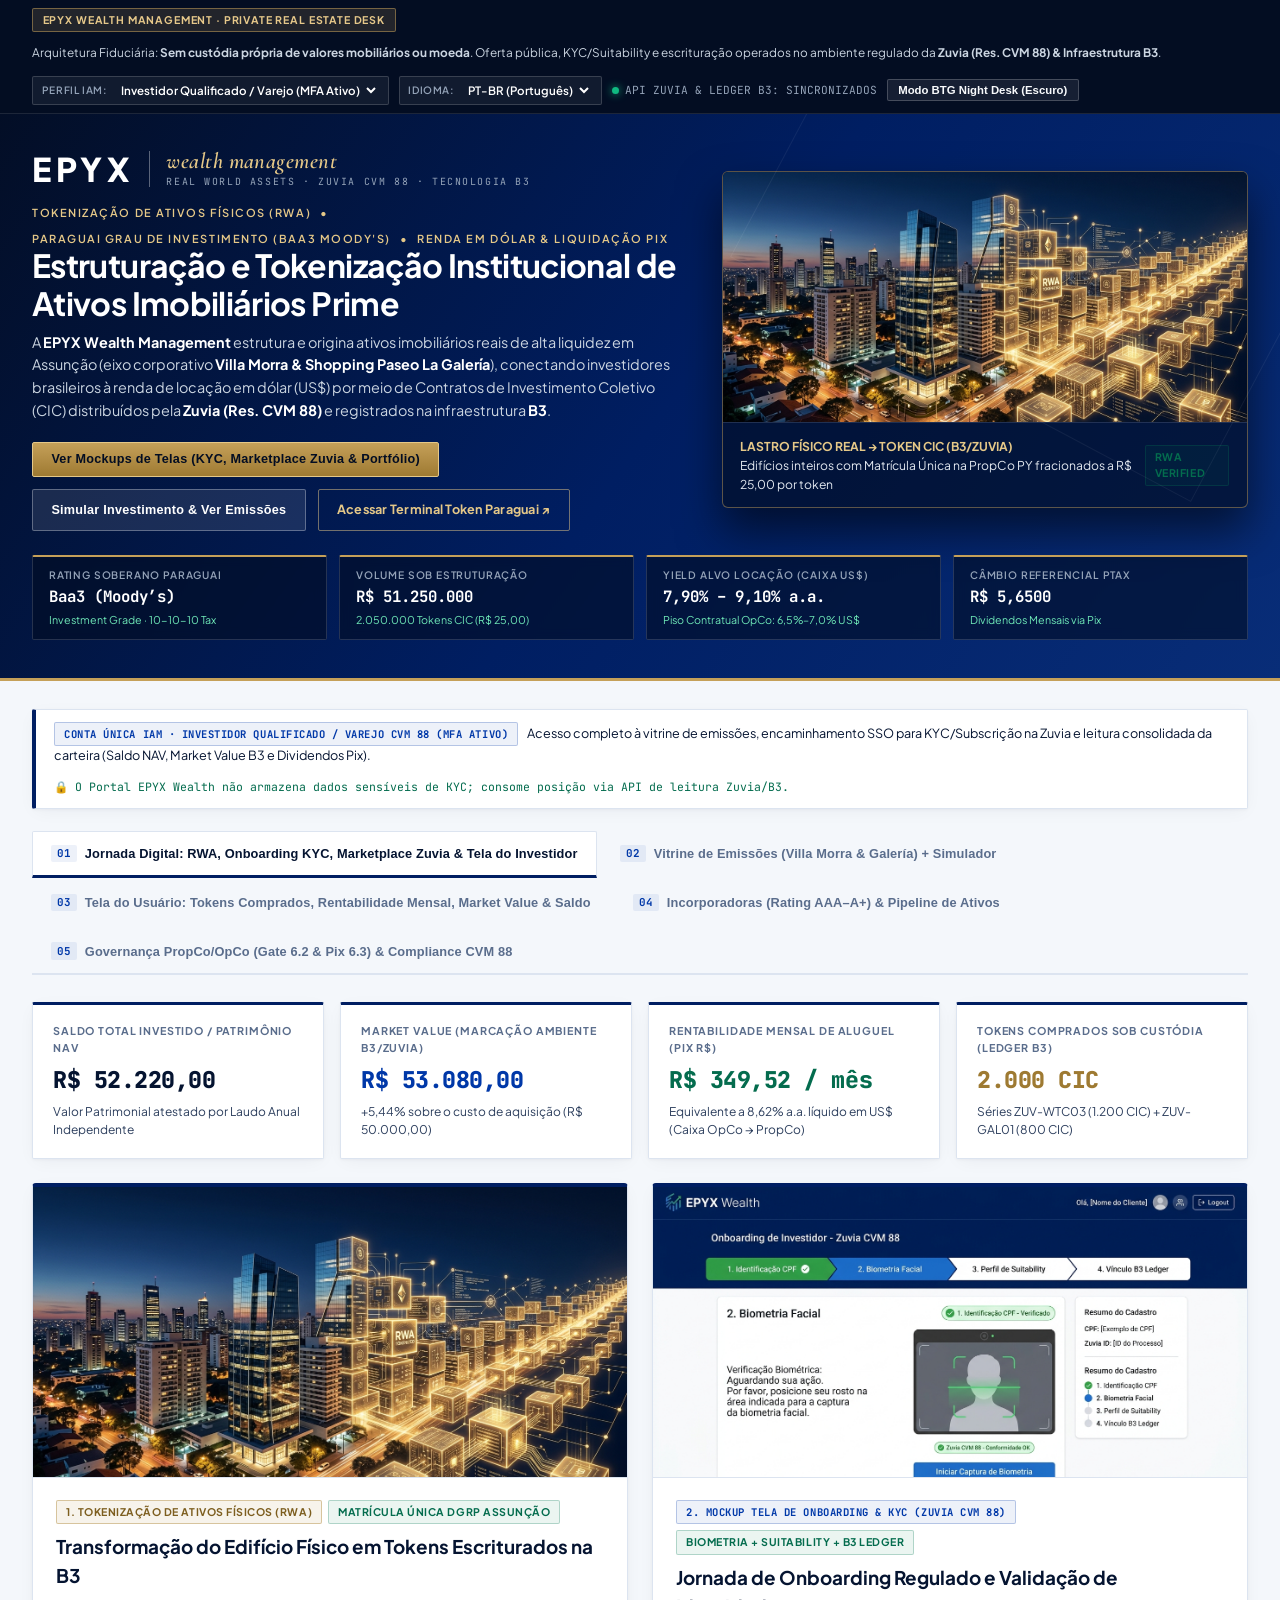
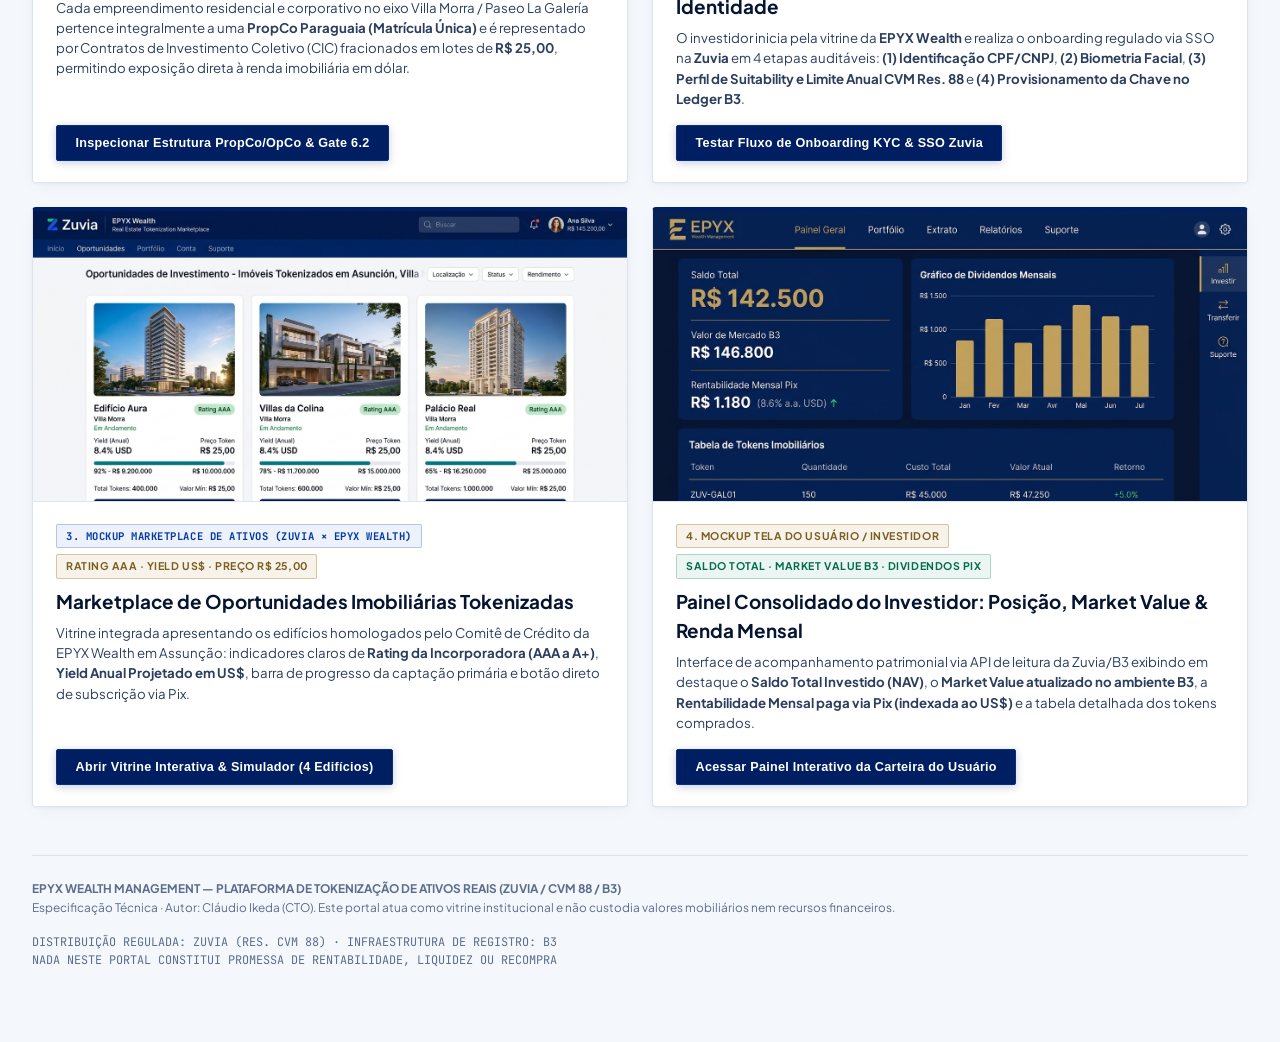
==== commit b820c439: "feat(epyx-wealth): focar 100% em tokenizacao RWA e adicionar mockups KYC, Marketplace Zuvia e Cartei" ====
--- a/epyx-wealth/index.html
+++ b/epyx-wealth/index.html
@@ -3,34 +3,29 @@
 <head>
   <meta charset="UTF-8" />
   <meta name="viewport" content="width=device-width, initial-scale=1.0" />
-  <title>EPYX Wealth Management | Tokenização de Ativos (B3/Zuvia) &amp; Pick &amp; Go Cross-Border</title>
+  <title>EPYX Wealth Management | Plataforma Institucional de Tokenização de Ativos Reais (Zuvia &amp; B3)</title>
   <link rel="stylesheet" href="styles.css" />
 </head>
 <body>
   <!-- 1. Barra Superior Private Client (Padrão BTG Wealth Management) -->
   <div class="institutional-topbar" role="region" aria-label="Governança EPYX Wealth, Conta Única IAM e Idioma">
     <div class="topbar-left">
-      <span class="compliance-pill">EPYX WEALTH MANAGEMENT · DESK BINACIONAL</span>
+      <span class="compliance-pill">EPYX WEALTH MANAGEMENT · PRIVATE REAL ESTATE DESK</span>
       <span id="i18nTopRule">
-        Arquitetura Fiduciária: <strong>Sem custódia própria de valores mobiliários ou moeda</strong>. Produto A escriturado na <strong>Zuvia/B3 (CVM 88)</strong>; Produto B liquidado via <strong>Cambio Real (Split Pix)</strong>.
+        Arquitetura Fiduciária: <strong>Sem custódia própria de valores mobiliários ou moeda</strong>. Oferta pública, KYC/Suitability e escrituração operados no ambiente regulado da <strong>Zuvia (Res. CVM 88) &amp; Infraestrutura B3</strong>.
       </span>
     </div>
 
     <div class="topbar-right">
-      <!-- Seletor Interativo de Papel RBAC (Seção 6) -->
       <div class="iam-control">
-        <label for="iamRoleSelect">Perfil IAM (Seção 6):</label>
+        <label for="iamRoleSelect">Perfil IAM:</label>
         <select id="iamRoleSelect" class="iam-select" aria-label="Selecionar perfil de acesso RBAC">
-          <option value="INVESTIDOR">Investidor BR/PY (MFA Ativo)</option>
-          <option value="TURISTA">Turista Comprador (Pick &amp; Go)</option>
-          <option value="LOJISTA">Lojista (Portal Paraguai)</option>
-          <option value="OPERADOR">Operador / Picker (CDE 8h–18h)</option>
-          <option value="COMPLIANCE">Compliance / Admin EPYX</option>
-          <option value="VISITANTE">Visitante Público</option>
+          <option value="INVESTIDOR">Investidor Qualificado / Varejo (MFA Ativo)</option>
+          <option value="COMPLIANCE">Compliance Jurídico &amp; Comitê EPYX</option>
+          <option value="VISITANTE">Visitante Institucional</option>
         </select>
       </div>
 
-      <!-- Seletor de Idioma PT/ES (Seção 2.2 e 9) -->
       <div class="iam-control">
         <label for="iamLangSelect">Idioma:</label>
         <select id="iamLangSelect" class="iam-select" aria-label="Selecionar idioma PT ou ES">
@@ -41,7 +36,7 @@
 
       <span class="status-indicator">
         <span class="led-dot" aria-hidden="true"></span>
-        ZUVIA/B3 &amp; CAMBIO REAL: ONLINE
+        API ZUVIA &amp; LEDGER B3: SINCRONIZADOS
       </span>
 
       <button type="button" class="theme-toggle-btn" id="btnToggleTheme" aria-label="Alternar tema visual">
@@ -53,7 +48,7 @@
   <!-- 2. Hero Institucional Navy Padrão BTG Capital / Wealth Management -->
   <header class="btg-hero-wrapper">
     <div class="container">
-      <div class="header-top">
+      <div class="hero-split-grid">
         <div class="brand-group">
           <div class="btg-brand-lockup" aria-label="EPYX Wealth Management">
             <div class="btg-logo-mark">
@@ -62,189 +57,231 @@
             <div class="btg-logo-divider" aria-hidden="true"></div>
             <div class="btg-logo-division">
               <span class="wealth-word">wealth management</span>
-              <span class="desk-word">BRASIL · PARAGUAI · INFRAESTRUTURA B3</span>
+              <span class="desk-word">REAL WORLD ASSETS · ZUVIA CVM 88 · TECNOLOGIA B3</span>
             </div>
           </div>
 
           <div class="brand-title">
             <div class="brand-eyebrow">
-              <span>ESTRUTURAÇÃO DE ATIVOS REAIS (ZUVIA / CVM 88 / B3)</span>
+              <span>TOKENIZAÇÃO DE ATIVOS FÍSICOS (RWA)</span>
               <span>•</span>
-              <span>OPERAÇÃO CROSS-BORDER PICK &amp; GO (PORTAL PARAGUAI / CAMBIO REAL)</span>
-            </div>
-            <h1 id="i18nHeroTitle">Plataforma Institucional de Ativos Reais Tokenizados &amp; Liquidação Cross-Border</h1>
+              <span>PARAGUAI GRAU DE INVESTIMENTO (Baa3 MOODY'S)</span>
+              <span>•</span>
+              <span>RENDA EM DÓLAR &amp; LIQUIDAÇÃO PIX</span>
+            </div>
+            <h1 id="i18nHeroTitle">Estruturação e Tokenização Institucional de Ativos Imobiliários Prime</h1>
             <p class="brand-subtitle" id="i18nHeroSubtitle">
-              A <strong>EPYX Wealth Management</strong> consolida sob uma única governança tecnológica a vitrine de ativos imobiliários corporativos e residenciais em Assunção distribuídos pela <strong>Zuvia (Res. CVM 88 / B3)</strong> e o ecossistema <strong>Pick &amp; Go Paraguai</strong> em Ciudad del Este operado com o <strong>Portal Paraguai</strong>, <strong>Cambio Real</strong> e <strong>Correios (Remessa Conforme)</strong>.
+              A <strong>EPYX Wealth Management</strong> estrutura e origina ativos imobiliários reais de alta liquidez em Assunção (eixo corporativo <strong>Villa Morra &amp; Shopping Paseo La Galería</strong>), conectando investidores brasileiros à renda de locação em dólar (US$) por meio de Contratos de Investimento Coletivo (CIC) distribuídos pela <strong>Zuvia (Res. CVM 88)</strong> e registrados na infraestrutura <strong>B3</strong>.
             </p>
           </div>
-        </div>
-
-        <div class="header-tickers" aria-label="Cotações Oficiais e Parâmetros Operacionais">
-          <div class="ticker-pill">
-            <span class="label">Soberano Paraguai</span>
-            <span class="val">Baa3 (Moody’s)</span>
-            <span class="sub-val">Grau de Investimento</span>
-          </div>
-          <div class="ticker-pill">
-            <span class="label">Câmbio Pix / Cambio Real</span>
-            <span class="val" id="headerCambioBrl">R$ 5,6500</span>
-            <span class="sub-val">US$ 1,00 · Taxa Exibida</span>
-          </div>
-          <div class="ticker-pill">
-            <span class="label">Guarani Referencial</span>
-            <span class="val">G$ 7.820</span>
-            <span class="sub-val">US$ 1,00 · Assunção / CDE</span>
-          </div>
-          <div class="ticker-pill">
-            <span class="label">SLA Operacional (Seção 9)</span>
-            <span class="val">99,5% Uptime</span>
-            <span class="sub-val">Confirmação Pix &lt; 10 s</span>
-          </div>
-        </div>
-      </div>
-
-      <!-- 3. AS DUAS PORTAS DO PORTAL EPYX WEALTH (Seção 0 e 2.2) -->
-      <div class="dual-doors-grid" aria-label="As Duas Portas do Portal EPYX Wealth">
-        <!-- PORTA A: INVESTIR -->
-        <div class="door-card door-invest active-door" id="doorCardA">
-          <div>
-            <div class="badge-row">
-              <span class="badge badge-ticker">PORTA A · PRODUTO A (REAL ESTATE TOKENIZADO)</span>
-              <span class="badge badge-rating">ZUVIA (CVM RES. 88) + TECNOLOGIA B3</span>
-            </div>
-            <h2 id="i18nDoorATitle">Investir em Ativos Reais (Assunção)</h2>
-            <p id="i18nDoorADesc">
-              Vitrine de ofertas reguladas de prédios inteiros (Matrícula Única) no eixo Villa Morra e Paseo La Galería. A EPYX Wealth apresenta a diligência técnica e encaminha via SSO ao ambiente regulado da <strong>Zuvia/B3</strong> (sem coleta de KYC nem custódia de valores pelo portal).
-            </p>
-            <ul class="door-meta-list">
-              <li>
-                <span>Primeiro Caso</span>
-                <strong>Villa Morra &amp; Paseo Galería</strong>
-              </li>
-              <li>
-                <span>Subscrição &amp; Custódia</span>
-                <strong>Ambiente Zuvia / Ledger B3</strong>
-              </li>
-              <li>
-                <span>Renda de Locação (Caixa)</span>
-                <strong>7,9% a 9,1% a.a. US$ (Pix R$)</strong>
-              </li>
-              <li>
-                <span>Leitura de Posição</span>
-                <strong>API Zuvia (Cache Auditado)</strong>
-              </li>
-            </ul>
-          </div>
-          <div style="display: flex; flex-wrap: wrap; gap: 0.6rem;">
-            <button type="button" class="btn btn-primary" data-jump-tab="tab-marketplace">
-              Explorar Vitrine no Portal (Produto A)
+
+          <div style="display: flex; flex-wrap: wrap; gap: 0.75rem; margin-top: 0.35rem;">
+            <button type="button" class="btn btn-gold" data-jump-tab="tab-showcase">
+              Ver Mockups de Telas (KYC, Marketplace Zuvia &amp; Portfólio)
             </button>
-            <a href="https://tokenparaguai.vercel.app" target="_blank" rel="noopener" class="btn btn-secondary" style="text-decoration: none;">
-              Abrir Plataforma Dedicada Token Paraguai ↗
+            <button type="button" class="btn btn-secondary" data-jump-tab="tab-marketplace" style="background: rgba(255,255,255,0.1); color: #fff; border-color: rgba(255,255,255,0.3);">
+              Simular Investimento &amp; Ver Emissões
+            </button>
+            <a href="https://tokenparaguai.vercel.app" target="_blank" rel="noopener" class="btn btn-secondary" style="text-decoration: none; background: transparent; color: #e5c888; border-color: rgba(229,200,136,0.5);">
+              Acessar Terminal Token Paraguai ↗
             </a>
           </div>
         </div>
 
-        <!-- PORTA B: COMPRAR NO PARAGUAI (PICK & GO) -->
-        <div class="door-card door-pickgo" id="doorCardB">
-          <div>
-            <div class="badge-row">
-              <span class="badge badge-gold">PORTA B · PRODUTO B (PICK &amp; GO CROSS-BORDER)</span>
-              <span class="badge badge-ticker">PORTAL PARAGUAI + CAMBIO REAL + CORREIOS</span>
-            </div>
-            <h2 id="i18nDoorBTitle">Comprar no Paraguai · Pick &amp; Go</h2>
-            <p id="i18nDoorBDesc">
-              Compre nas lojas homologadas do <strong>Portal Paraguai</strong> em Ciudad del Este, pague por <strong>Pix via Cambio Real</strong> (com split automático sem retenção pela EPYX) e retire o pedido pronto via QR Code sem fila de caixa — ou solicite envio ao Brasil pelos <strong>Correios (Remessa Conforme)</strong>.
-            </p>
-            <ul class="door-meta-list">
-              <li>
-                <span>Operação Piloto CDE</span>
-                <strong>5 Lojas · 10 Pickers (8h–18h)</strong>
-              </li>
-              <li>
-                <span>Liquidação &amp; Câmbio</span>
-                <strong>Cambio Real (Split Automático)</strong>
-              </li>
-              <li>
-                <span>Retirada Física</span>
-                <strong>Fast-Exit QR Code na Loja/Anexo</strong>
-              </li>
-              <li>
-                <span>Envio Opcional Brasil</span>
-                <strong>Correios · Remessa Conforme</strong>
-              </li>
-            </ul>
-          </div>
-          <div style="display: flex; flex-wrap: wrap; gap: 0.6rem;">
-            <button type="button" class="btn btn-cyan" data-jump-tab="tab-pickgo-loja">
-              Acessar Lojas &amp; Carrinho Pix (Produto B)
-            </button>
-            <button type="button" class="btn btn-secondary" data-jump-tab="tab-pickgo-operacao">
-              Painel Picker &amp; Faturas Lojista (CDE)
-            </button>
-          </div>
+        <!-- Card Visual Hero: Tokenização de Ativos Físicos (RWA) -->
+        <div class="hero-rwa-visual-card">
+          <img src="assets/rwa-tokenization-hero.jpg" alt="Tokenização de Ativos Imobiliários Físicos em Assunção conectados ao Ledger B3" />
+          <div class="hero-rwa-caption">
+            <div>
+              <strong style="color: #e5c888; display: block;">LASTRO FÍSICO REAL → TOKEN CIC (B3/ZUVIA)</strong>
+              <span>Edifícios inteiros com Matrícula Única na PropCo PY fracionados a R$ 25,00 por token</span>
+            </div>
+            <span class="badge badge-rating">RWA VERIFIED</span>
+          </div>
+        </div>
+      </div>
+
+      <!-- Tickers Macroeconômicos e da Carteira -->
+      <div class="header-tickers" aria-label="Indicadores Institucionais">
+        <div class="ticker-pill">
+          <span class="label">Rating Soberano Paraguai</span>
+          <span class="val">Baa3 (Moody’s)</span>
+          <span class="sub-val">Investment Grade · 10-10-10 Tax</span>
+        </div>
+        <div class="ticker-pill">
+          <span class="label">Volume Sob Estruturação</span>
+          <span class="val">R$ 51.250.000</span>
+          <span class="sub-val">2.050.000 Tokens CIC (R$ 25,00)</span>
+        </div>
+        <div class="ticker-pill">
+          <span class="label">Yield Alvo Locação (Caixa US$)</span>
+          <span class="val">7,90% – 9,10% a.a.</span>
+          <span class="sub-val">Piso Contratual OpCo: 6,5%–7,0% US$</span>
+        </div>
+        <div class="ticker-pill">
+          <span class="label">Câmbio Referencial PTAX</span>
+          <span class="val" id="headerCambioBrl">R$ 5,6500</span>
+          <span class="sub-val">Dividendos Mensais via Pix</span>
         </div>
       </div>
     </div>
   </header>
 
   <div class="main-content-container">
-    <!-- Banner Dinâmico de Segregação de Acesso RBAC (Seção 6) -->
+    <!-- Banner Dinâmico de Segregação de Acesso RBAC -->
     <div class="rbac-banner" id="rbacActiveBanner" aria-live="polite"></div>
 
-    <!-- 4. Navegação Completa dos Módulos (Produto A + Produto B + Governança Compartilhada) -->
-    <nav class="nav-tabs" aria-label="Navegação de Módulos EPYX Wealth">
-      <button type="button" class="tab-btn active" data-tab="tab-marketplace">
-        <span class="tab-num">A1</span> Investir: Ofertas Assunção &amp; Simulador
+    <!-- 3. Navegação Executiva Focada 100% em Tokenização de Ativos e Wealth Management -->
+    <nav class="nav-tabs" aria-label="Módulos do Portal EPYX Wealth Management">
+      <button type="button" class="tab-btn active" data-tab="tab-showcase">
+        <span class="tab-num">01</span> Jornada Digital: RWA, Onboarding KYC, Marketplace Zuvia &amp; Tela do Investidor
+      </button>
+      <button type="button" class="tab-btn" data-tab="tab-marketplace">
+        <span class="tab-num">02</span> Vitrine de Emissões (Villa Morra &amp; Galería) + Simulador
+      </button>
+      <button type="button" class="tab-btn" data-tab="tab-carteira-b3">
+        <span class="tab-num">03</span> Tela do Usuário: Tokens Comprados, Rentabilidade Mensal, Market Value &amp; Saldo
       </button>
       <button type="button" class="tab-btn" data-tab="tab-construtoras">
-        <span class="tab-num">A2</span> Investir: Incorporadoras &amp; Pipeline (4.3)
+        <span class="tab-num">04</span> Incorporadoras (Rating AAA–A+) &amp; Pipeline de Ativos
       </button>
       <button type="button" class="tab-btn" data-tab="tab-propco-opco">
-        <span class="tab-num">A3</span> Investir: PropCo/OpCo &amp; Gates 6.2 / 6.3
-      </button>
-      <button type="button" class="tab-btn" data-tab="tab-carteira-b3">
-        <span class="tab-num">A4</span> Investir: Minha Posição (API Zuvia) &amp; B3
-      </button>
-      <button type="button" class="tab-btn" data-tab="tab-pickgo-loja">
-        <span class="tab-num">B1</span> Pick &amp; Go: Lojas CDE, Pix Split &amp; QR Retirada
-      </button>
-      <button type="button" class="tab-btn" data-tab="tab-pickgo-operacao">
-        <span class="tab-num">B2</span> Pick &amp; Go: Fila de Picking (8h–18h) &amp; Repasses
-      </button>
-      <button type="button" class="tab-btn" data-tab="tab-governanca">
-        <span class="tab-num">G1</span> Canal Portal Paraguai (CMS), RBAC &amp; Compliance
+        <span class="tab-num">05</span> Governança PropCo/OpCo (Gate 6.2 &amp; Pix 6.3) &amp; Compliance CVM 88
       </button>
     </nav>
 
     <!-- =========================================================================
-         MÓDULO A1: PRODUTO A — VITRINE DE OFERTAS ASSUNÇÃO & SIMULADOR
+         MÓDULO 01: JORNADA DIGITAL DE TOKENIZAÇÃO & MOCKUPS DE TELAS
          ========================================================================= -->
-    <section id="tab-marketplace" class="tab-panel active" aria-label="Produto A: Vitrine de Ofertas de Tokens Imobiliários">
+    <section id="tab-showcase" class="tab-panel active" aria-label="Mockups de Telas e Arquitetura de Tokenização de Ativos Físicos">
+      <!-- Resumo Executivo da Posição do Usuário (Saldo Total, Market Value B3, Rentabilidade Mensal, Tokens Comprados) -->
       <div class="kpi-grid">
         <div class="kpi-card">
-          <div class="kpi-label">Prédios Inteiros em Assunção (Matrícula Única)</div>
-          <div class="kpi-value">4 Empreendimentos</div>
-          <div class="kpi-sub">Villa Morra, Paseo La Galería &amp; WTC (14.950 m²)</div>
+          <div class="kpi-label">Saldo Total Investido / Patrimônio NAV</div>
+          <div class="kpi-value" id="dashTopSaldoNav">R$ 52.220,00</div>
+          <div class="kpi-sub">Valor Patrimonial atestado por Laudo Anual Independente</div>
         </div>
         <div class="kpi-card">
-          <div class="kpi-label">Renda Projetada de Locação (Caixa US$)</div>
-          <div class="kpi-value" style="color: var(--emerald-light);">7,90% – 9,10% a.a.</div>
-          <div class="kpi-sub">Piso contratual OpCo: 6,50% a 7,00% a.a. em US$</div>
+          <div class="kpi-label">Market Value (Marcação Ambiente B3/Zuvia)</div>
+          <div class="kpi-value" style="color: var(--navy-b3);" id="dashTopMarketValue">R$ 53.080,00</div>
+          <div class="kpi-sub">+5,44% sobre o custo de aquisição (R$ 50.000,00)</div>
         </div>
         <div class="kpi-card">
-          <div class="kpi-label">Papel EPYX Wealth × Zuvia (Seção 4.1)</div>
-          <div class="kpi-value" style="color: var(--gold-light);">SSO Regulado</div>
-          <div class="kpi-sub">KYC, subscrição e custódia 100% no ambiente Zuvia/B3</div>
+          <div class="kpi-label">Rentabilidade Mensal de Aluguel (Pix R$)</div>
+          <div class="kpi-value" style="color: var(--emerald-light);" id="dashTopRendaMensal">R$ 349,52 / mês</div>
+          <div class="kpi-sub">Equivalente a 8,62% a.a. líquido em US$ (Caixa OpCo → PropCo)</div>
         </div>
         <div class="kpi-card">
-          <div class="kpi-label">Opções de Recebimento de Renda (Seção 4.1)</div>
-          <div class="kpi-value">Pix R$ / G$ PY</div>
-          <div class="kpi-sub">Agente pagador regulado (Reais via Pix ou Guaranis)</div>
-        </div>
-      </div>
-
-      <!-- Filtros Institucionais Produto A -->
+          <div class="kpi-label">Tokens Comprados sob Custódia (Ledger B3)</div>
+          <div class="kpi-value" style="color: var(--gold-primary);" id="dashTopTotalTokens">2.000 CIC</div>
+          <div class="kpi-sub">Séries ZUV-WTC03 (1.200 CIC) + ZUV-GAL01 (800 CIC)</div>
+        </div>
+      </div>
+
+      <!-- Galeria dos 4 Mockups Solicitados -->
+      <div class="mockup-showcase-grid">
+        <!-- Mockup 1: Tokenização de Ativos Físicos (RWA) -->
+        <article class="mockup-card">
+          <div class="mockup-img-wrap">
+            <img src="assets/rwa-tokenization-hero.jpg" alt="Arquitetura de Tokenização de Ativos Físicos Imobiliários em Assunção" />
+          </div>
+          <div class="mockup-body">
+            <div>
+              <div class="badge-row">
+                <span class="badge badge-gold">1. TOKENIZAÇÃO DE ATIVOS FÍSICOS (RWA)</span>
+                <span class="badge badge-rating">MATRÍCULA ÚNICA DGRP ASSUNÇÃO</span>
+              </div>
+              <h3>Transformação do Edifício Físico em Tokens Escriturados na B3</h3>
+              <p>
+                Cada empreendimento residencial e corporativo no eixo Villa Morra / Paseo La Galería pertence integralmente a uma <strong>PropCo Paraguaia (Matrícula Única)</strong> e é representado por Contratos de Investimento Coletivo (CIC) fracionados em lotes de <strong>R$ 25,00</strong>, permitindo exposição direta à renda imobiliária em dólar.
+              </p>
+            </div>
+            <div class="asset-actions">
+              <button type="button" class="btn btn-primary" data-jump-tab="tab-propco-opco">
+                Inspecionar Estrutura PropCo/OpCo &amp; Gate 6.2
+              </button>
+            </div>
+          </div>
+        </article>
+
+        <!-- Mockup 2: Tela de Onboarding & KYC (Zuvia CVM 88) -->
+        <article class="mockup-card">
+          <div class="mockup-img-wrap">
+            <img src="assets/kyc-onboarding-mockup.jpg" alt="Mockup de Tela de Onboarding e KYC do Investidor na Zuvia CVM 88" />
+          </div>
+          <div class="mockup-body">
+            <div>
+              <div class="badge-row">
+                <span class="badge badge-ticker">2. MOCKUP TELA DE ONBOARDING &amp; KYC (ZUVIA CVM 88)</span>
+                <span class="badge badge-rating">BIOMETRIA + SUITABILITY + B3 LEDGER</span>
+              </div>
+              <h3>Jornada de Onboarding Regulado e Validação de Identidade</h3>
+              <p>
+                O investidor inicia pela vitrine da <strong>EPYX Wealth</strong> e realiza o onboarding regulado via SSO na <strong>Zuvia</strong> em 4 etapas auditáveis: <strong>(1) Identificação CPF/CNPJ</strong>, <strong>(2) Biometria Facial</strong>, <strong>(3) Perfil de Suitability e Limite Anual CVM Res. 88</strong> e <strong>(4) Provisionamento da Chave no Ledger B3</strong>.
+              </p>
+            </div>
+            <div class="asset-actions">
+              <button type="button" class="btn btn-primary" id="btnOpenKycSimulator">
+                Testar Fluxo de Onboarding KYC &amp; SSO Zuvia
+              </button>
+            </div>
+          </div>
+        </article>
+
+        <!-- Mockup 3: Marketplace de Ativos para Tokenização (Zuvia) -->
+        <article class="mockup-card">
+          <div class="mockup-img-wrap">
+            <img src="assets/zuvia-marketplace-mockup.jpg" alt="Mockup de Tela do Marketplace de Ativos para Tokenização Zuvia e EPYX Wealth" />
+          </div>
+          <div class="mockup-body">
+            <div>
+              <div class="badge-row">
+                <span class="badge badge-ticker">3. MOCKUP MARKETPLACE DE ATIVOS (ZUVIA × EPYX WEALTH)</span>
+                <span class="badge badge-gold">RATING AAA · YIELD US$ · PREÇO R$ 25,00</span>
+              </div>
+              <h3>Marketplace de Oportunidades Imobiliárias Tokenizadas</h3>
+              <p>
+                Vitrine integrada apresentando os edifícios homologados pelo Comitê de Crédito da EPYX Wealth em Assunção: indicadores claros de <strong>Rating da Incorporadora (AAA a A+)</strong>, <strong>Yield Anual Projetado em US$</strong>, barra de progresso da captação primária e botão direto de subscrição via Pix.
+              </p>
+            </div>
+            <div class="asset-actions">
+              <button type="button" class="btn btn-primary" data-jump-tab="tab-marketplace">
+                Abrir Vitrine Interativa &amp; Simulador (4 Edifícios)
+              </button>
+            </div>
+          </div>
+        </article>
+
+        <!-- Mockup 4: Tela de Usuário com Tokens Comprados, Rentabilidade Mensal, Market Value e Saldo Total -->
+        <article class="mockup-card">
+          <div class="mockup-img-wrap">
+            <img src="assets/investor-portfolio-mockup.jpg" alt="Mockup da Tela do Investidor com Saldo Total, Market Value B3, Rentabilidade Mensal e Tokens Comprados" />
+          </div>
+          <div class="mockup-body">
+            <div>
+              <div class="badge-row">
+                <span class="badge badge-gold">4. MOCKUP TELA DO USUÁRIO / INVESTIDOR</span>
+                <span class="badge badge-rating">SALDO TOTAL · MARKET VALUE B3 · DIVIDENDOS PIX</span>
+              </div>
+              <h3>Painel Consolidado do Investidor: Posição, Market Value &amp; Renda Mensal</h3>
+              <p>
+                Interface de acompanhamento patrimonial via API de leitura da Zuvia/B3 exibindo em destaque o <strong>Saldo Total Investido (NAV)</strong>, o <strong>Market Value atualizado no ambiente B3</strong>, a <strong>Rentabilidade Mensal paga via Pix (indexada ao US$)</strong> e a tabela detalhada dos tokens comprados.
+              </p>
+            </div>
+            <div class="asset-actions">
+              <button type="button" class="btn btn-primary" data-jump-tab="tab-carteira-b3">
+                Acessar Painel Interativo da Carteira do Usuário
+              </button>
+            </div>
+          </div>
+        </article>
+      </div>
+    </section>
+
+    <!-- =========================================================================
+         MÓDULO 02: VITRINE DE OFERTAS ASSUNÇÃO & SIMULADOR DETERMINÍSTICO
+         ========================================================================= -->
+    <section id="tab-marketplace" class="tab-panel" aria-label="Vitrine de Ofertas de Tokens Imobiliários e Simulador">
       <div class="filter-bar">
         <div class="filter-group">
           <label for="filterZona">Eixo Imobiliário (Assunção)</label>
@@ -280,9 +317,9 @@
       <div class="marketplace-layout">
         <div id="assetCardsContainer" class="cards-grid"></div>
 
-        <!-- Simulador Determinístico (Seções 0, 2, 4.2 e 8) -->
+        <!-- Simulador Determinístico -->
         <aside class="simulator-panel" aria-label="Simulador de Renda e Cenário Ilustrativo">
-          <span class="badge badge-gold">REGRAS DE DIVULGAÇÃO · SEÇÃO 4.3.1</span>
+          <span class="badge badge-gold">MODELAGEM PATRIMONIAL · SEÇÕES 0, 2 E 8</span>
           <h3>Simulador de Renda Caixa &amp; Cenário Ilustrativo</h3>
           <p style="font-size: 0.79rem; color: var(--text-secondary);">
             Separação obrigatória entre <strong>(A) Renda Distribuível de Locação</strong> e <strong>(B) Variação Patrimonial Ilustrativa</strong>.
@@ -317,7 +354,7 @@
             </div>
 
             <div class="filter-group">
-              <label for="simMoedaRecebimento">Moeda de Recebimento de Renda (Seção 2.1 e 4.1)</label>
+              <label for="simMoedaRecebimento">Moeda de Recebimento de Renda (Seção 4.1)</label>
               <select id="simMoedaRecebimento">
                 <option value="BRL">Receber em Reais no Brasil via Pix (R$)</option>
                 <option value="PYG">Receber em Guaranis no Paraguai (G$ · Residente PY)</option>
@@ -377,13 +414,105 @@
     </section>
 
     <!-- =========================================================================
-         MÓDULO A2: INCORPORADORAS & PIPELINE DE ADMISSÃO DE ATIVOS (SEÇÃO 4.3)
+         MÓDULO 03: TELA DO USUÁRIO (TOKENS COMPRADOS, RENTABILIDADE, MARKET VALUE E SALDO)
+         ========================================================================= -->
+    <section id="tab-carteira-b3" class="tab-panel" aria-label="Tela do Usuário: Tokens Comprados, Rentabilidade Mensal, Market Value e Saldo Total">
+      <!-- KPIs Consolidados da Carteira do Usuário -->
+      <div class="kpi-grid">
+        <div class="kpi-card">
+          <div class="kpi-label">Saldo Total Patrimonial (Laudo NAV)</div>
+          <div class="kpi-value" id="userKpiSaldoNav">R$ 52.220,00</div>
+          <div class="kpi-sub">Custo de Aquisição: <strong id="userKpiCustoTotal">R$ 50.000,00</strong></div>
+        </div>
+        <div class="kpi-card">
+          <div class="kpi-label">Market Value (Cotação Ambiente B3/Zuvia)</div>
+          <div class="kpi-value" style="color: var(--navy-b3);" id="userKpiMarketValue">R$ 53.080,00</div>
+          <div class="kpi-sub">Ágio de Mercado sobre Aquisição: <strong style="color: var(--emerald-light);" id="userKpiAgioPct">+6,16%</strong></div>
+        </div>
+        <div class="kpi-card">
+          <div class="kpi-label">Rentabilidade Mensal de Locação (Pix R$)</div>
+          <div class="kpi-value" style="color: var(--emerald-light);" id="userKpiRendaMensal">R$ 349,52 / mês</div>
+          <div class="kpi-sub">Dividend Yield Anualizado em Caixa: <strong>8,39% a.a. (US$)</strong></div>
+        </div>
+        <div class="kpi-card">
+          <div class="kpi-label">Total de Tokens Comprados (Ledger B3)</div>
+          <div class="kpi-value" style="color: var(--gold-primary);" id="userKpiQtdTokens">2.000 CIC</div>
+          <div class="kpi-sub">100% Conciliado com a Infraestrutura B3</div>
+        </div>
+      </div>
+
+      <div class="section-card">
+        <div style="display: flex; flex-wrap: wrap; justify-content: space-between; align-items: flex-start; gap: 1rem; margin-bottom: 1.1rem;">
+          <div>
+            <span class="badge badge-ticker">INTEGRAÇÃO SEÇÃO 4.4 · GET /investidores/{id}/posicao</span>
+            <h2 style="margin-top: 0.35rem;">Meus Tokens Comprados — Rentabilidade Mensal, Valor Patrimonial (NAV) &amp; Market Value (B3)</h2>
+            <p class="section-desc" style="margin-bottom: 0;">
+              Em conformidade com a Seção 6.4 da especificação: o sistema exibe de forma segregada o <strong>Valor Patrimonial por Token (Laudo NAV Independente)</strong> e o <strong>Market Value (Último Preço Negociado no Ambiente B3/Zuvia)</strong>.
+            </p>
+          </div>
+          <span class="badge badge-warning">AVISO REGULATÓRIO: LIQUIDEZ SECUNDÁRIA NUNCA É GARANTIDA</span>
+        </div>
+
+        <div class="table-wrap">
+          <table>
+            <thead>
+              <tr>
+                <th>Código CIC</th>
+                <th>Empreendimento Lastreado (Assunção)</th>
+                <th>Tokens Comprados</th>
+                <th>Custo Total</th>
+                <th>Saldo Patrimonial (Laudo NAV)</th>
+                <th>Market Value (Ambiente B3/Zuvia)</th>
+                <th>Rentabilidade Mensal (Pix)</th>
+                <th>Chave de Custódia Ledger B3</th>
+              </tr>
+            </thead>
+            <tbody id="portfolioTableBody"></tbody>
+          </table>
+        </div>
+      </div>
+
+      <div class="gate-grid">
+        <div class="section-card">
+          <span class="badge badge-ticker">GET /ativos/{id}/livro · ZUVIA / B3</span>
+          <h2 style="margin-top: 0.35rem;">Livro de Ofertas — Mercado Subsequente Integrado B3 / Zuvia</h2>
+          <p class="section-desc">
+            Ambiente de negociação secundária entre investidores com KYC ativo na Zuvia e liquidação instantânea via Pix.
+          </p>
+          <div class="table-wrap">
+            <table>
+              <thead>
+                <tr>
+                  <th>Natureza</th>
+                  <th>Série CIC</th>
+                  <th>Quantidade</th>
+                  <th>Cotação (R$)</th>
+                  <th>Ambiente de Liquidação</th>
+                </tr>
+              </thead>
+              <tbody id="orderBookTableBody"></tbody>
+            </table>
+          </div>
+        </div>
+
+        <div class="section-card">
+          <h2>Laudos Anuais de Avaliação Independente &amp; Hash SHA-256 (Seção 6.5)</h2>
+          <p class="section-desc">
+            Avaliações anuais de valor justo elaboradas por consultorias internacionais independentes.
+          </p>
+          <div id="laudosContainer" style="display: flex; flex-direction: column; gap: 0.75rem;"></div>
+        </div>
+      </div>
+    </section>
+
+    <!-- =========================================================================
+         MÓDULO 04: INCORPORADORAS & PIPELINE DE ADMISSÃO DE ATIVOS (SEÇÃO 4.3)
          ========================================================================= -->
     <section id="tab-construtoras" class="tab-panel" aria-label="Incorporadoras Homologadas e Pipeline de Ativos">
       <div class="section-card">
         <h2>Pipeline de Admissão de Novos Ativos no Portal EPYX Wealth (Seção 4.3)</h2>
         <p class="section-desc">
-          Cada empreendimento cumpre 7 etapas auditáveis no backoffice antes de receber o status <strong>"Aprovado para Divulgação"</strong> pelo Compliance da EPYX Wealth e pela Zuvia.
+          Cada empreendimento cumpre 7 etapas auditáveis antes de receber o status <strong>"Aprovado para Divulgação"</strong> pelo Comitê EPYX Wealth e pela Zuvia.
         </p>
         <div class="table-wrap" style="margin-bottom: 1.5rem;">
           <table>
@@ -407,9 +536,9 @@
     </section>
 
     <!-- =========================================================================
-         MÓDULO A3: ESTRUTURA PROPCO/OPCO, GATE 6.2 & DISTRIBUIÇÃO 6.3
+         MÓDULO 05: ESTRUTURA PROPCO/OPCO, GATES 6.2/6.3 E COMPLIANCE CVM 88
          ========================================================================= -->
-    <section id="tab-propco-opco" class="tab-panel" aria-label="Governança Fiduciária PropCo OpCo e Gates Operacionais">
+    <section id="tab-propco-opco" class="tab-panel" aria-label="Governança Fiduciária PropCo OpCo e Compliance CVM 88">
       <div class="gate-grid">
         <div class="section-card">
           <span class="badge badge-gold">ESPECIFICAÇÃO TOKEN ASSUNÇÃO · SEÇÃO 6.2</span>
@@ -438,7 +567,7 @@
 
         <div class="section-card">
           <span class="badge badge-rating">ESPECIFICAÇÃO TOKEN ASSUNÇÃO · SEÇÃO 6.3</span>
-          <h2 style="margin-top: 0.4rem;">Fluxo 6.3 — Fechamento OpCo &amp; Liquidação de Proventos</h2>
+          <h2 style="margin-top: 0.4rem;">Fluxo 6.3 — Fechamento OpCo &amp; Liquidação de Proventos Pix</h2>
           <p class="section-desc">
             Conciliação do aluguel mínimo fixo + variável pago pela OpCo PY à PropCo PY e dupla assinatura eletrônica (Diretoria Financeira + Compliance) antes da instrução ao agente pagador.
           </p>
@@ -481,310 +610,10 @@
           </table>
         </div>
       </div>
-    </section>
-
-    <!-- =========================================================================
-         MÓDULO A4: MINHA POSIÇÃO (LEITURA API ZUVIA), LAUDOS & SECUNDÁRIO B3
-         ========================================================================= -->
-    <section id="tab-carteira-b3" class="tab-panel" aria-label="Minha Posição via API de Leitura Zuvia e Mercado B3">
+
       <div class="section-card">
-        <div style="display: flex; flex-wrap: wrap; justify-content: space-between; align-items: flex-start; gap: 1rem; margin-bottom: 1.1rem;">
-          <div>
-            <span class="badge badge-ticker">INTEGRAÇÃO SEÇÃO 4.4 · GET /investidores/{id}/posicao</span>
-            <h2 style="margin-top: 0.35rem;">Minha Posição (Leitura via API Zuvia · Cache Sem Dados de KYC no Portal)</h2>
-            <p class="section-desc" style="margin-bottom: 0;">
-              Conforme Seções 4.1 e 7: o Portal EPYX Wealth <strong>não armazena dados de KYC/suitability</strong>; guarda apenas o vínculo (`VinculoInvestidor`) e exibe a posição lida da Zuvia/B3, separando <strong>Laudo NAV</strong> de <strong>Último Negócio B3</strong>.
-            </p>
-          </div>
-          <span class="badge badge-warning">AVISO REGULATÓRIO: LIQUIDEZ SECUNDÁRIA NUNCA É GARANTIDA</span>
-        </div>
-
-        <div class="table-wrap">
-          <table>
-            <thead>
-              <tr>
-                <th>Código CIC</th>
-                <th>Ativo Lastreado (Assunção)</th>
-                <th>Posição Lida (API Zuvia)</th>
-                <th>Preço Médio</th>
-                <th>Valor Patrimonial (Laudo NAV)</th>
-                <th>Último Negócio (Ambiente B3/Zuvia)</th>
-                <th>Renda Mensal Estimada</th>
-                <th>Vínculo Ledger B3</th>
-              </tr>
-            </thead>
-            <tbody id="portfolioTableBody"></tbody>
-          </table>
-        </div>
-      </div>
-
-      <div class="gate-grid">
-        <div class="section-card">
-          <span class="badge badge-ticker">GET /ativos/{id}/livro · ZUVIA / B3</span>
-          <h2 style="margin-top: 0.35rem;">Livro de Ofertas — Ambiente Subsequente Integrado B3 / Zuvia</h2>
-          <p class="section-desc">
-            O portal exibe o livro de ofertas para consulta e encaminha o investidor apto ao ambiente regulado da Zuvia/B3.
-          </p>
-          <div class="table-wrap">
-            <table>
-              <thead>
-                <tr>
-                  <th>Natureza</th>
-                  <th>Série CIC</th>
-                  <th>Quantidade</th>
-                  <th>Cotação (R$)</th>
-                  <th>Ambiente de Liquidação</th>
-                </tr>
-              </thead>
-              <tbody id="orderBookTableBody"></tbody>
-            </table>
-          </div>
-        </div>
-
-        <div class="section-card">
-          <h2>Laudos Anuais de Avaliação Independente &amp; Hash SHA-256</h2>
-          <p class="section-desc">
-            Avaliações anuais elaboradas por empresas independentes e publicadas pela Zuvia/emissor.
-          </p>
-          <div id="laudosContainer" style="display: flex; flex-direction: column; gap: 0.75rem;"></div>
-        </div>
-      </div>
-    </section>
-
-    <!-- =========================================================================
-         MÓDULO B1: PRODUTO B — PICK & GO CROSS-BORDER (LOJAS CDE, PIX SPLIT & QR)
-         ========================================================================= -->
-    <section id="tab-pickgo-loja" class="tab-panel" aria-label="Produto B: Pick and Go Cross-Border Ciudad del Este">
-      <div class="kpi-grid">
-        <div class="kpi-card">
-          <div class="kpi-label">Escopo do Piloto Ciudad del Este (Seção 5.4)</div>
-          <div class="kpi-value">5 Lojas Âncora</div>
-          <div class="kpi-sub">10 Operadores (Pickers) · Turno Único 08h00 às 18h00</div>
-        </div>
-        <div class="kpi-card">
-          <div class="kpi-label">Liquidação &amp; Split Automático (Seção 5.6)</div>
-          <div class="kpi-value" style="color: var(--navy-b3);">Cambio Real</div>
-          <div class="kpi-sub">Pix R$ → Split Loja + Portal Paraguai + EPYX (Sem Custódia)</div>
-        </div>
-        <div class="kpi-card">
-          <div class="kpi-label">Retirada Sem Fila de Caixa (Seção 5.2)</div>
-          <div class="kpi-value" style="color: var(--emerald-light);">Fast-Exit QR</div>
-          <div class="kpi-sub">Ponto exclusivo na própria loja ou anexo · Conferência dupla</div>
-        </div>
-        <div class="kpi-card">
-          <div class="kpi-label">Envio Opcional ao Brasil (Seção 5.7)</div>
-          <div class="kpi-value" style="color: var(--gold-light);">Correios Packet</div>
-          <div class="kpi-sub">Remessa Conforme · Frete + Tributos explícitos antes do Pix</div>
-        </div>
-      </div>
-
-      <!-- Filtro de Lojas do Piloto CDE -->
-      <div class="filter-bar">
-        <div class="filter-group">
-          <label for="filterLojaPickGo">Lojas Homologadas do Piloto (Portal Paraguai · Ciudad del Este)</label>
-          <select id="filterLojaPickGo">
-            <option value="TODAS">Todas as 5 Lojas do Piloto (Carrinho Multi-Loja)</option>
-            <option value="LOJA-NISSIN">Nissei Casa Matriz CDE (Lounge Fast-Exit Av. Adrián Jara)</option>
-            <option value="LOJA-CELLSHOP">Cellshop Importados Paraguay (Balcão Anexo Térreo)</option>
-            <option value="LOJA-MONALISA">Monalisa Paraguay Luxury Store (Concierge Piso Boulevard)</option>
-            <option value="LOJA-MEGA">Mega Eletrônicos (Locker &amp; Balcão Piso 1)</option>
-            <option value="LOJA-MADRID">Madrid Center Importados (Ponto Express Galeria San Blas)</option>
-          </select>
-        </div>
-
-        <div class="filter-group">
-          <label for="filterEntregaPickGo">Modalidade de Recebimento (Seções 5.2 e 5.7)</label>
-          <select id="filterEntregaPickGo">
-            <option value="RETIRADA_LOJA">1. Retirada Expressa na Loja / Anexo em CDE (Sem Fila de Caixa)</option>
-            <option value="CORREIOS_REMESSA">2. Envio ao Brasil via Correios (Remessa Conforme · Com Tributos)</option>
-          </select>
-        </div>
-      </div>
-
-      <div class="marketplace-layout">
-        <!-- Catálogo de Produtos das 5 Lojas -->
-        <div>
-          <div id="pickGoCatalogContainer" class="products-grid"></div>
-        </div>
-
-        <!-- Carrinho Multi-Loja + Motor de Split Cambio Real + Voucher QR Code -->
-        <aside class="simulator-panel" style="border-color: var(--navy-b3-border);" aria-label="Carrinho Pick and Go e Split Cambio Real">
-          <span class="badge badge-ticker">PRODUTO B · CHECKOUT PIX &amp; SPLIT CAMBIO REAL</span>
-          <h3>Carrinho Multi-Loja &amp; Liquidação Pix</h3>
-          <p style="font-size: 0.78rem; color: var(--text-secondary);">
-            A EPYX Wealth e o Portal Paraguai <strong>não retêm dinheiro</strong>: o pagamento Pix vai direto ao <strong>Cambio Real</strong>, que executa o split imediato por pedido.
-          </p>
-
-          <div id="cartItemsContainer" style="margin-top: 0.9rem; display: flex; flex-direction: column; gap: 0.45rem;"></div>
-
-          <div class="sim-form" style="margin-top: 0.85rem;">
-            <div class="filter-group">
-              <label for="pickGoBuyerName">Nome &amp; Documento do Comprador (Turista BR)</label>
-              <input type="text" id="pickGoBuyerName" value="Henrique M. · CPF ***.742.190-**" />
-            </div>
-            <div class="filter-group">
-              <label for="pickGoVisitDate">Data/Janela Prevista de Retirada (Turno 08h–18h)</label>
-              <input type="text" id="pickGoVisitDate" value="Hoje · 14h30 (Ponto Fast-Exit CDE)" />
-            </div>
-          </div>
-
-          <!-- Resumo de Custo Total (Produto + Frete + Tributos se Correios) -->
-          <div class="sim-box-cash" style="margin-top: 0.95rem;">
-            <div class="badge badge-rating" style="margin-bottom: 0.45rem;">
-              DEMONSTRATIVO TRANSPARENTE ANTES DO PIX (SEÇÃO 5.7)
-            </div>
-            <div class="sim-row">
-              <span>Subtotal Produtos (US$):</span>
-              <strong id="pgSubtotalUsd">US$ 0,00</strong>
-            </div>
-            <div class="sim-row">
-              <span>Frete Internacional Correios Packet:</span>
-              <strong id="pgFreteUsd">US$ 0,00 (Retirada em Loja)</strong>
-            </div>
-            <div class="sim-row">
-              <span>Tributos Remessa Conforme (II + ICMS):</span>
-              <strong id="pgTributosUsd">US$ 0,00 (Bagagem Acompanhada)</strong>
-            </div>
-            <div class="sim-row">
-              <span>Total a Pagar no Pix (Câmbio R$ 5,65):</span>
-              <strong id="pgTotalPixBrl" style="color: var(--emerald-light); font-size: 1rem;">R$ 0,00</strong>
-            </div>
-          </div>
-
-          <!-- Split Automático Cambio Real (Seção 5.6) -->
-          <div class="sim-box-split">
-            <div class="badge badge-ticker" style="margin-bottom: 0.45rem;">
-              SPLIT AUTOMÁTICO CAMBIO REAL (SEM CUSTÓDIA EPYX)
-            </div>
-            <div class="sim-row">
-              <span>1. Repasse Líquido Lojista(s) (94,3%):</span>
-              <strong id="pgSplitLojaBrl">R$ 0,00</strong>
-            </div>
-            <div class="sim-row">
-              <span>2. Comissão Portal Paraguai + Picking (4,5%):</span>
-              <strong id="pgSplitPortalBrl">R$ 0,00</strong>
-            </div>
-            <div class="sim-row">
-              <span>3. Fee Tecnológico EPYX Wealth (1,2%):</span>
-              <strong id="pgSplitEpyxBrl">R$ 0,00</strong>
-            </div>
-          </div>
-
-          <div style="margin-top: 1rem; display: flex; gap: 0.6rem;">
-            <button type="button" class="btn btn-cyan" id="btnPagarPixPickGo" style="flex: 1;">
-              Gerar Pix Dinâmico (Cambio Real) &amp; QR de Retirada
-            </button>
-          </div>
-
-          <div id="pickGoVoucherOutput"></div>
-        </aside>
-      </div>
-    </section>
-
-    <!-- =========================================================================
-         MÓDULO B2: OPERAÇÃO DO PILOTO PICK & GO (10 PICKERS · 8H-18H) & FATURAS
-         ========================================================================= -->
-    <section id="tab-pickgo-operacao" class="tab-panel" aria-label="Operação do Piloto Pick and Go e Faturas de Lojistas">
-      <div class="kpi-grid" id="pilotKpisGrid"></div>
-
-      <div class="section-card">
-        <div style="display: flex; flex-wrap: wrap; justify-content: space-between; align-items: center; gap: 1rem; margin-bottom: 1rem;">
-          <div>
-            <span class="badge badge-ticker">PAINEL DO OPERADOR / PICKER · TURNO ÚNICO 08H ÀS 18H (TOLERÂNCIA OFFLINE)</span>
-            <h2 style="margin-top: 0.35rem;">Fila de Separação (Picking), Conferência &amp; Máquina de Estados (Seção 5.5)</h2>
-            <p class="section-desc" style="margin-bottom: 0;">
-              Fluxo operacional: <code>Criado → Pago → Em separação → Separado → Pronto para retirada → Retirado</code> (ou <code>Exceção → Resolvido</code>). Após a saída do cliente, defeito e reclamação são de responsabilidade exclusiva da loja (Seção 5.4).
-            </p>
-          </div>
-        </div>
-
-        <div class="table-wrap">
-          <table>
-            <thead>
-              <tr>
-                <th>Pedido</th>
-                <th>Turista Comprador</th>
-                <th>Loja(s) do Piloto</th>
-                <th>Itens</th>
-                <th>Valor Pix (Cambio Real)</th>
-                <th>Picker Responsável</th>
-                <th>Estado Atual (Seção 5.5)</th>
-                <th>Ação do Operador</th>
-              </tr>
-            </thead>
-            <tbody id="pickerOrdersTableBody"></tbody>
-          </table>
-        </div>
-      </div>
-
-      <div class="section-card">
-        <h2>Faturas Periódicas de Repasse aos Lojistas &amp; Ajustes de Divergência (Seções 5.3, 5.4 e 7)</h2>
-        <p class="section-desc">
-          A taxa de serviço da operação Pick &amp; Go está embutida na comissão do Portal Paraguai. Eventual item faltante ou a mais apurado no picking é acertado diretamente na fatura da loja (`FaturaLoja`).
-        </p>
-        <div class="table-wrap">
-          <table>
-            <thead>
-              <tr>
-                <th>ID Fatura</th>
-                <th>Loja Homologada (CDE)</th>
-                <th>Vendas Brutas (US$)</th>
-                <th>Comissão Portal + Serviço</th>
-                <th>Ajuste de Divergência (Seção 5.4)</th>
-                <th>Líquido Repassado (Cambio Real)</th>
-                <th>Status de Conciliação</th>
-              </tr>
-            </thead>
-            <tbody id="merchantInvoicesTableBody"></tbody>
-          </table>
-        </div>
-      </div>
-    </section>
-
-    <!-- =========================================================================
-         MÓDULO G1: CANAL PORTAL PARAGUAI (CMS), RBAC (SEÇÃO 6) E GOVERNANÇA P1-P6
-         ========================================================================= -->
-    <section id="tab-governanca" class="tab-panel" aria-label="Governança Transversal, CMS Portal Paraguai e RBAC">
-      <!-- CMS Canal Portal Paraguai com Trava de Compliance (Seções 3.2 e 4.3.1) -->
-      <div class="section-card">
-        <span class="badge badge-gold">SEÇÃO 3.2 &amp; SEÇÃO 4.3.1 · CMS COM FLUXO DE APROVAÇÃO DE COMPLIANCE</span>
-        <h2 style="margin-top: 0.35rem;">Canal Editorial Portal Paraguai — Controle de Divulgação &amp; Compliance</h2>
-        <p class="section-desc">
-          A equipe de marketing do Portal Paraguai produz conteúdo e links rastreáveis, mas <strong>não tem permissão para alterar ofertas nem publicar sem aprovação do Compliance</strong>. Peças com promessas proibidas ("renda garantida", "lucro certo") são bloqueadas automaticamente.
-        </p>
-        <div id="cmsArticlesContainer" class="builders-grid"></div>
-      </div>
-
-      <!-- Matriz de Papéis e Permissões RBAC (Seção 6) -->
-      <div class="section-card">
-        <h2>Matriz de Papéis, Permissões e Isolamento de Dados (RBAC · Seção 6 e 8.3)</h2>
-        <p class="section-desc">
-          Bases de dados e logs dos Produtos A e B são logicamente segregados: dados de investidores regulados não são acessíveis a Operadores/Lojistas, e dados de compras de turistas não são acessíveis ao Marketing além de métricas agregadas.
-        </p>
-        <div class="table-wrap">
-          <table>
-            <thead>
-              <tr>
-                <th>Papel (Seção 6)</th>
-                <th>Permissões no Produto A (Tokenização Zuvia/B3)</th>
-                <th>Permissões no Produto B (Pick &amp; Go CDE)</th>
-                <th>Barreira de Segurança &amp; Privacidade (LGPD)</th>
-              </tr>
-            </thead>
-            <tbody id="rbacMatrixTableBody"></tbody>
-          </table>
-        </div>
-      </div>
-
-      <!-- Condições Precedentes P1 a P6 e Conciliação + Trilha de Auditoria -->
-      <div class="section-card">
-        <h2>Pendências Regulatórias e Estruturais P1 a P6 &amp; Documentação Técnica</h2>
-        <p class="section-desc">
-          Documentos de engenharia vinculados:
-          <a href="ESPECIFICACAO_PORTAL_EPYX_WEALTH.md" style="color: var(--gold-light); font-weight: 600;">ESPECIFICACAO_PORTAL_EPYX_WEALTH.md (v0.2)</a> e
-          <a href="ESPECIFICACAO_IMOBILIARIO_ZUVIA.md" style="color: var(--navy-b3); font-weight: 600;">ESPECIFICACAO_IMOBILIARIO_ZUVIA.md (v0.1)</a>.
-        </p>
-        <div class="table-wrap">
+        <h2>Pendências Regulatórias e Estruturais P1 a P6 &amp; Conciliação Diária B3</h2>
+        <div class="table-wrap" style="margin-bottom: 1.5rem;">
           <table>
             <thead>
               <tr>
@@ -798,73 +627,85 @@
             <tbody id="p1p6TableBody"></tbody>
           </table>
         </div>
-      </div>
-
-      <div class="gate-grid">
-        <div class="section-card">
-          <div style="display: flex; justify-content: space-between; align-items: center; gap: 0.75rem; margin-bottom: 0.75rem;">
-            <h2>Conciliação Diária: Cache Posição × Ledger B3</h2>
-            <button type="button" class="btn btn-secondary" id="btnRodarConciliacaoB3">
-              Sincronizar API Zuvia/B3
-            </button>
-          </div>
-          <div class="table-wrap">
-            <table>
-              <thead>
-                <tr>
-                  <th>Série CIC</th>
-                  <th>Cache Portal</th>
-                  <th>Ledger B3</th>
-                  <th>Delta</th>
-                  <th>Status</th>
-                </tr>
-              </thead>
-              <tbody id="reconciliationTableBody"></tbody>
-            </table>
-          </div>
-        </div>
-
-        <div class="section-card">
-          <h2>Trilha de Auditoria Imutável Transversal (<code>AuditoriaEvento</code> · Seção 7 e 9)</h2>
-          <div id="auditLogContainer" style="display: flex; flex-direction: column; gap: 0.65rem;"></div>
+
+        <div class="gate-grid">
+          <div>
+            <div style="display: flex; justify-content: space-between; align-items: center; gap: 0.75rem; margin-bottom: 0.75rem;">
+              <h3>Conciliação Diária: Cache Posição × Ledger B3</h3>
+              <button type="button" class="btn btn-secondary" id="btnRodarConciliacaoB3">
+                Sincronizar API Zuvia/B3
+              </button>
+            </div>
+            <div class="table-wrap">
+              <table>
+                <thead>
+                  <tr>
+                    <th>Série CIC</th>
+                    <th>Cache Portal</th>
+                    <th>Ledger B3</th>
+                    <th>Delta</th>
+                    <th>Status</th>
+                  </tr>
+                </thead>
+                <tbody id="reconciliationTableBody"></tbody>
+              </table>
+            </div>
+          </div>
+
+          <div>
+            <h3 style="margin-bottom: 0.75rem;">Trilha de Auditoria Imutável (<code>AuditoriaEvento</code>)</h3>
+            <div id="auditLogContainer" style="display: flex; flex-direction: column; gap: 0.65rem;"></div>
+          </div>
         </div>
       </div>
     </section>
 
     <footer class="institutional-footer">
       <div>
-        <strong>EPYX WEALTH — PLATAFORMA DE TOKENIZAÇÃO DE ATIVOS (B3/ZUVIA) &amp; PICK &amp; GO CROSS-BORDER</strong><br />
-        Especificação v0.2 · 17/out/2026 · Autor: Cláudio Ikeda (CTO). Este portal não distribui valores mobiliários por conta própria nem retém recursos de clientes.
+        <strong>EPYX WEALTH MANAGEMENT — PLATAFORMA DE TOKENIZAÇÃO DE ATIVOS REAIS (ZUVIA / CVM 88 / B3)</strong><br />
+        Especificação Técnica · Autor: Cláudio Ikeda (CTO). Este portal atua como vitrine institucional e não custodia valores mobiliários nem recursos financeiros.
       </div>
       <div class="mono" style="text-align: right;">
-        PRODUTO A: ZUVIA (RES. CVM 88) &amp; INFRAESTRUTURA B3 · PRODUTO B: PORTAL PARAGUAI, CAMBIO REAL &amp; CORREIOS<br />
-        NADA NESTE PORTAL CONSTITUI PROMESSA DE RENTABILIDADE, LIQUIDEZ, RECOMPRA OU CONSULTORIA FISCAL
+        DISTRIBUIÇÃO REGULADA: ZUVIA (RES. CVM 88) · INFRAESTRUTURA DE REGISTRO: B3<br />
+        NADA NESTE PORTAL CONSTITUI PROMESSA DE RENTABILIDADE, LIQUIDEZ OU RECOMPRA
       </div>
     </footer>
   </div>
 
-  <!-- MODAL NATIVO DE ENCAMINHAMENTO SSO PARA O AMBIENTE REGULADO ZUVIA (<dialog closedby="any">) -->
+  <!-- MODAL NATIVO DE ONBOARDING KYC & SUBSCRIÇÃO SSO NA ZUVIA (<dialog closedby="any">) -->
   <dialog id="subscribeDialog" closedby="any" aria-labelledby="dialogSubscribeTitle">
     <div class="dialog-inner">
       <div class="dialog-header">
         <div>
           <span class="badge badge-gold" id="modalAssetTicker">ZUV-GAL01</span>
-          <h3 id="dialogSubscribeTitle" style="font-family: var(--font-serif); font-size: 1.4rem; margin-top: 0.35rem;">
-            Encaminhamento Autenticado (SSO) ao Ambiente Regulado Zuvia
+          <h3 id="dialogSubscribeTitle" style="font-family: var(--font-sans); font-size: 1.25rem; margin-top: 0.35rem;">
+            Onboarding KYC &amp; Subscrição Regulada via SSO Zuvia (CVM 88)
           </h3>
         </div>
         <button type="button" class="close-btn" id="btnCloseDialog" aria-label="Fechar janela">ESC ✕</button>
       </div>
 
-      <p id="modalAssetSubtitle" style="font-size: 0.81rem; color: var(--text-secondary); margin-bottom: 0.9rem;"></p>
-
-      <div style="padding: 0.7rem 0.9rem; background: var(--bg-surface); border-left: 3px solid var(--gold-primary); font-size: 0.77rem; color: var(--text-secondary); margin-bottom: 0.95rem;">
-        <strong>Fronteira Regulatória (Seção 4.1):</strong> A EPYX Wealth não coleta dados de KYC/suitability nem recebe valores de subscrição. Você será redirecionado com token OAuth2/OIDC assinado para concluir a reserva e o Pix diretamente na plataforma <strong>Zuvia (CVM Res. 88 / B3)</strong>.
+      <p id="modalAssetSubtitle" style="font-size: 0.81rem; color: var(--text-secondary); margin-bottom: 0.85rem;"></p>
+
+      <!-- Etapas de Onboarding KYC verificadas na Zuvia -->
+      <div style="display: grid; grid-template-columns: repeat(4, 1fr); gap: 0.4rem; margin-bottom: 0.95rem; font-size: 0.68rem; text-align: center;">
+        <div style="padding: 0.4rem; background: var(--emerald-bg); border: 1px solid var(--emerald-border); color: var(--emerald-light); font-weight: 700; border-radius: 3px;">
+          1. CPF Verificado ✓
+        </div>
+        <div style="padding: 0.4rem; background: var(--emerald-bg); border: 1px solid var(--emerald-border); color: var(--emerald-light); font-weight: 700; border-radius: 3px;">
+          2. Biometria Facial ✓
+        </div>
+        <div style="padding: 0.4rem; background: var(--emerald-bg); border: 1px solid var(--emerald-border); color: var(--emerald-light); font-weight: 700; border-radius: 3px;">
+          3. Suitability OK ✓
+        </div>
+        <div style="padding: 0.4rem; background: var(--navy-b3-bg); border: 1px solid var(--navy-b3-border); color: var(--navy-b3); font-weight: 700; border-radius: 3px;">
+          4. Ledger B3 Ativo
+        </div>
       </div>
 
       <form id="subscribeForm" method="dialog" style="display: flex; flex-direction: column; gap: 0.9rem;">
         <div class="filter-group">
-          <label for="modalQtdTokens">Simular Quantidade de Tokens CIC para Pré-Preenchimento SSO (R$ 25,00 / CIC)</label>
+          <label for="modalQtdTokens">Quantidade de Tokens CIC a Subscrever na Zuvia (R$ 25,00 / CIC)</label>
           <input type="number" id="modalQtdTokens" value="400" min="1" max="50000" step="10" class="mono" required />
         </div>
 
@@ -878,32 +719,31 @@
             <strong id="modalTotalUsd">US$ 1.769,91</strong>
           </div>
           <div class="sim-row">
-            <span>Renda Mensal Projetada (Caixa US$ → Pix R$):</span>
+            <span>Rentabilidade Mensal Projetada (Caixa US$ → Pix R$):</span>
             <strong id="modalRendaMensalBrl" style="color: var(--emerald-light);">R$ 70,00 / mês</strong>
           </div>
           <div class="sim-row">
             <span>Piso Contratual Mínimo OpCo PY:</span>
-            <strong id="modalPisoOpCo">6,8% a.a. em US$</strong>
+            <strong id="modalPisoOpCo">6,80% a.a. em US$</strong>
           </div>
         </div>
 
         <label style="display: flex; align-items: flex-start; gap: 0.6rem; font-size: 0.76rem; color: var(--text-secondary); cursor: pointer; line-height: 1.45;">
           <input type="checkbox" id="modalTermoRisco" required style="margin-top: 0.2rem;" />
           <span>
-            <strong>Declaração de Ciência (Seção 8.1):</strong> Compreendo que a oferta pública ocorre exclusivamente no ambiente regulado da Zuvia sob a Resolução CVM 88, sem promessa de retorno, sem garantia de liquidez secundária e sem custódia pela EPYX Wealth.
+            <strong>Termo de Ciência (CVM Res. 88):</strong> Declaro ciência de que a subscrição e o KYC ocorrem no ambiente regulado da Zuvia com registro no Ledger B3, sem garantia de recompra por construtora e com separação estrita entre renda de aluguel e cenários ilustrativos de valorização.
           </span>
         </label>
 
         <div style="display: flex; justify-content: flex-end; gap: 0.65rem; margin-top: 0.35rem;">
-          <button type="button" class="btn btn-secondary" id="btnCancelModal">Voltar ao Portal</button>
-          <button type="submit" class="btn btn-primary">Prosseguir via SSO para Zuvia / B3 →</button>
+          <button type="button" class="btn btn-secondary" id="btnCancelModal">Cancelar</button>
+          <button type="submit" class="btn btn-primary">Confirmar Subscrição via SSO Zuvia / Pix →</button>
         </div>
       </form>
     </div>
   </dialog>
 
   <script src="real-estate.js"></script>
-  <script src="pick-and-go.js"></script>
   <script src="app.js"></script>
 </body>
 </html>
--- a/epyx-wealth/styles.css
+++ b/epyx-wealth/styles.css
@@ -239,10 +239,9 @@
   color: #e5c888;
 }
 
-/* 2. Hero Institucional Padrão BTG Wealth Management (#001E62 -> #051431) */
+/* 2. Hero Institucional Padrão BTG Wealth Management (#001E62 -> #030e26) */
 .btg-hero-wrapper {
-  background:
-    linear-gradient(125deg, #030e26 0%, #001e62 52%, #082d78 100%);
+  background: linear-gradient(125deg, #030e26 0%, #001e62 52%, #082d78 100%);
   border-bottom: 3px solid #c5a059;
   color: #ffffff;
   padding: 2.2rem 0 2.4rem;
@@ -250,7 +249,6 @@
   overflow: hidden;
 }
 
-/* Linhas arquitetônicas diagonais características de bancos de investimento */
 .btg-hero-wrapper::after {
   content: "";
   position: absolute;
@@ -275,20 +273,23 @@
   padding: 1.75rem 2rem 4.5rem;
 }
 
-.header-top {
-  display: flex;
-  flex-wrap: wrap;
-  justify-content: space-between;
-  align-items: flex-end;
-  gap: 1.75rem;
-}
-
-/* Lockup Tipográfico estilo "BTG Pactual | wealth management" */
+.hero-split-grid {
+  display: grid;
+  grid-template-columns: 1.25fr 1fr;
+  gap: 2rem;
+  align-items: center;
+}
+
+@media (max-width: 1024px) {
+  .hero-split-grid {
+    grid-template-columns: 1fr;
+  }
+}
+
 .brand-group {
   display: flex;
   flex-direction: column;
   gap: 0.9rem;
-  max-width: 820px;
 }
 
 .btg-brand-lockup {
@@ -305,7 +306,7 @@
 
 .btg-logo-mark .epyx-word {
   font-family: var(--font-sans);
-  font-size: 1.95rem;
+  font-size: 2.05rem;
   font-weight: 800;
   letter-spacing: 0.14em;
   color: #ffffff;
@@ -313,7 +314,7 @@
 
 .btg-logo-divider {
   width: 1px;
-  height: 34px;
+  height: 36px;
   background: rgba(255, 255, 255, 0.35);
 }
 
@@ -325,7 +326,7 @@
 .btg-logo-division .wealth-word {
   font-family: var(--font-serif);
   font-style: italic;
-  font-size: 1.35rem;
+  font-size: 1.4rem;
   font-weight: 600;
   color: #e5c888;
   letter-spacing: 0.02em;
@@ -355,46 +356,70 @@
 
 .brand-title h1 {
   font-family: var(--font-sans);
-  font-size: 1.9rem;
+  font-size: 2rem;
   font-weight: 700;
   letter-spacing: -0.02em;
-  line-height: 1.2;
+  line-height: 1.18;
   color: #ffffff;
 }
 
 .brand-subtitle {
   color: #cbd5e1;
-  font-size: 0.88rem;
-  margin-top: 0.45rem;
-  line-height: 1.55;
-  max-width: 760px;
+  font-size: 0.9rem;
+  margin-top: 0.5rem;
+  line-height: 1.58;
 }
 
 .brand-subtitle strong {
   color: #ffffff;
+}
+
+.hero-rwa-visual-card {
+  background: rgba(3, 13, 34, 0.65);
+  border: 1px solid rgba(201, 164, 92, 0.45);
+  border-radius: var(--radius-md);
+  overflow: hidden;
+  box-shadow: 0 22px 44px rgba(0, 0, 0, 0.55);
+}
+
+.hero-rwa-visual-card img {
+  width: 100%;
+  height: 250px;
+  object-fit: cover;
+  display: block;
+}
+
+.hero-rwa-caption {
+  padding: 0.85rem 1.1rem;
+  display: flex;
+  justify-content: space-between;
+  align-items: center;
+  gap: 0.75rem;
+  font-size: 0.76rem;
+  color: #e2e8f0;
+  border-top: 1px solid rgba(255, 255, 255, 0.12);
 }
 
 /* Tickers no Hero Navy */
 .header-tickers {
   display: grid;
-  grid-template-columns: repeat(4, auto);
-  gap: 0.65rem;
+  grid-template-columns: repeat(4, 1fr);
+  gap: 0.75rem;
+  margin-top: 1.5rem;
 }
 
 @media (max-width: 920px) {
   .header-tickers {
     grid-template-columns: repeat(2, 1fr);
-    width: 100%;
   }
 }
 
 .ticker-pill {
-  background: rgba(3, 13, 34, 0.55);
+  background: rgba(3, 13, 34, 0.58);
   border: 1px solid rgba(255, 255, 255, 0.15);
   border-top: 2px solid #c5a059;
   border-radius: var(--radius-xs);
-  padding: 0.6rem 0.95rem;
-  min-width: 142px;
+  padding: 0.65rem 1rem;
   backdrop-filter: blur(6px);
 }
 
@@ -412,98 +437,89 @@
   font-family: var(--font-mono);
   font-variant-numeric: tabular-nums;
   font-weight: 700;
-  font-size: 0.94rem;
+  font-size: 0.98rem;
   color: #ffffff;
 }
 
 .ticker-pill .sub-val {
-  font-size: 0.66rem;
+  font-size: 0.67rem;
   color: #6ee7b7;
   display: block;
   margin-top: 2px;
 }
 
-/* 3. AS DUAS PORTAS INSTITUCIONAIS EPYX WEALTH (Seção 0 e 2.2) */
-.dual-doors-grid {
+/* 3. Galeria de Mockups de Produto (Onboarding KYC, Marketplace Zuvia, Dashboard do Investidor) */
+.mockup-showcase-grid {
   display: grid;
-  grid-template-columns: 1fr 1fr;
-  gap: 1.35rem;
-  margin-top: 1.75rem;
+  grid-template-columns: repeat(2, 1fr);
+  gap: 1.5rem;
+  margin-bottom: 1.75rem;
 }
 
 @media (max-width: 980px) {
-  .dual-doors-grid {
+  .mockup-showcase-grid {
     grid-template-columns: 1fr;
   }
 }
 
-.door-card {
+.mockup-card {
   background: var(--bg-card);
-  color: var(--text-primary);
   border: 1px solid var(--border-hairline);
+  border-top: 4px solid var(--btg-navy-primary);
   border-radius: var(--radius-sm);
-  padding: 1.55rem 1.65rem;
+  overflow: hidden;
+  box-shadow: var(--shadow-card);
+  display: flex;
+  flex-direction: column;
+  transition: transform 0.2s ease, box-shadow 0.2s ease;
+}
+
+.mockup-card:hover {
+  transform: translateY(-2px);
   box-shadow: var(--shadow-elevated);
+}
+
+.mockup-img-wrap {
+  position: relative;
+  background: #051431;
+  border-bottom: 1px solid var(--border-hairline);
+  overflow: hidden;
+}
+
+.mockup-img-wrap img {
+  width: 100%;
+  height: 290px;
+  object-fit: cover;
+  object-position: top center;
+  display: block;
+  transition: transform 0.3s ease;
+}
+
+.mockup-card:hover .mockup-img-wrap img {
+  transform: scale(1.02);
+}
+
+.mockup-body {
+  padding: 1.35rem 1.45rem;
   display: flex;
   flex-direction: column;
   justify-content: space-between;
-  position: relative;
-  transition: border-color 0.2s ease, transform 0.2s ease;
-}
-
-.door-card.door-invest {
-  border-top: 4px solid var(--btg-navy-primary);
-}
-
-.door-card.door-pickgo {
-  border-top: 4px solid #c5a059;
-}
-
-.door-card.active-door {
-  outline: 2px solid #c5a059;
-}
-
-.door-card h2 {
+  flex: 1;
+}
+
+.mockup-body h3 {
   font-family: var(--font-sans);
-  font-size: 1.35rem;
-  font-weight: 700;
-  letter-spacing: -0.015em;
-  margin: 0.5rem 0 0.4rem;
+  font-size: 1.18rem;
+  font-weight: 700;
   color: var(--text-primary);
-}
-
-.door-card p {
+  margin: 0.4rem 0 0.45rem;
+}
+
+.mockup-body p {
   font-size: 0.83rem;
   color: var(--text-secondary);
+  line-height: 1.52;
   margin-bottom: 1rem;
-  line-height: 1.5;
-}
-
-.door-meta-list {
-  list-style: none;
-  display: grid;
-  grid-template-columns: 1fr 1fr;
-  gap: 0.55rem;
-  margin-bottom: 1.15rem;
-  padding: 0.85rem;
-  background: var(--bg-surface);
-  border: 1px solid var(--border-hairline);
-  border-radius: var(--radius-xs);
-  font-size: 0.76rem;
-}
-
-.door-meta-list li span {
-  display: block;
-  font-size: 0.64rem;
-  text-transform: uppercase;
-  letter-spacing: 0.06em;
-  color: var(--text-muted);
-  font-weight: 600;
-}
-
-.door-meta-list li strong {
-  color: var(--text-primary);
-  font-family: var(--font-mono);
 }
 
 /* 4. Banner de RBAC / Papel Ativo (Seção 6) */
@@ -539,8 +555,8 @@
   border: 1px solid transparent;
   border-bottom: 3px solid transparent;
   border-radius: var(--radius-xs) var(--radius-xs) 0 0;
-  padding: 0.8rem 1.1rem;
-  font-size: 0.79rem;
+  padding: 0.8rem 1.15rem;
+  font-size: 0.8rem;
   font-weight: 700;
   letter-spacing: 0.01em;
   cursor: pointer;
@@ -712,13 +728,7 @@
   gap: 1.25rem;
 }
 
-.products-grid {
-  display: grid;
-  grid-template-columns: repeat(auto-fit, minmax(290px, 1fr));
-  gap: 1.15rem;
-}
-
-/* 9. Dossiê de Ativo / Card BTG Private Wealth */
+/* 9. Dossiê de Ativo BTG Private Wealth */
 .asset-card {
   background: var(--bg-card);
   border: 1px solid var(--border-hairline);
@@ -1025,14 +1035,14 @@
   transform: translateY(-1px);
 }
 
-.btn-cyan {
-  background: linear-gradient(180deg, #b89146 0%, #9a742c 100%);
-  color: #ffffff;
-  border-color: #c5a059;
-  font-weight: 700;
-}
-
-.btn-cyan:hover {
+.btn-gold {
+  background: linear-gradient(180deg, #c5a059 0%, #9e7a32 100%);
+  color: #030d22;
+  border-color: #e5c888;
+  font-weight: 800;
+}
+
+.btn-gold:hover {
   filter: brightness(1.06);
   transform: translateY(-1px);
 }
@@ -1048,7 +1058,7 @@
   background: var(--bg-surface);
 }
 
-/* 10. Simulador & Checkout Pick & Go Sticky Panels */
+/* 10. Simulador Sticky Panel */
 .simulator-panel {
   background: var(--bg-card);
   border: 1px solid var(--border-strong);
@@ -1121,15 +1131,6 @@
   border-radius: var(--radius-xs);
 }
 
-.sim-box-split {
-  margin-top: 0.85rem;
-  padding: 0.95rem;
-  background: var(--navy-b3-bg);
-  border: 1px solid var(--navy-b3-border);
-  border-left: 3px solid var(--navy-b3);
-  border-radius: var(--radius-xs);
-}
-
 .sim-row {
   display: flex;
   justify-content: space-between;
@@ -1146,30 +1147,6 @@
 .sim-row strong {
   font-family: var(--font-mono);
   font-variant-numeric: tabular-nums;
-}
-
-/* QR Code Pass Voucher */
-.qr-voucher-box {
-  margin-top: 1rem;
-  padding: 1.1rem;
-  background: var(--bg-surface);
-  border: 1px solid var(--border-strong);
-  border-top: 3px solid var(--btg-navy-primary);
-  border-radius: var(--radius-xs);
-  text-align: center;
-}
-
-.qr-code-visual {
-  width: 124px;
-  height: 124px;
-  margin: 0.65rem auto;
-  padding: 8px;
-  background: #ffffff;
-  border: 1px solid var(--border-hairline);
-  border-radius: 4px;
-  display: flex;
-  align-items: center;
-  justify-content: center;
 }
 
 /* Tabelas e Relatórios Institucionais */
